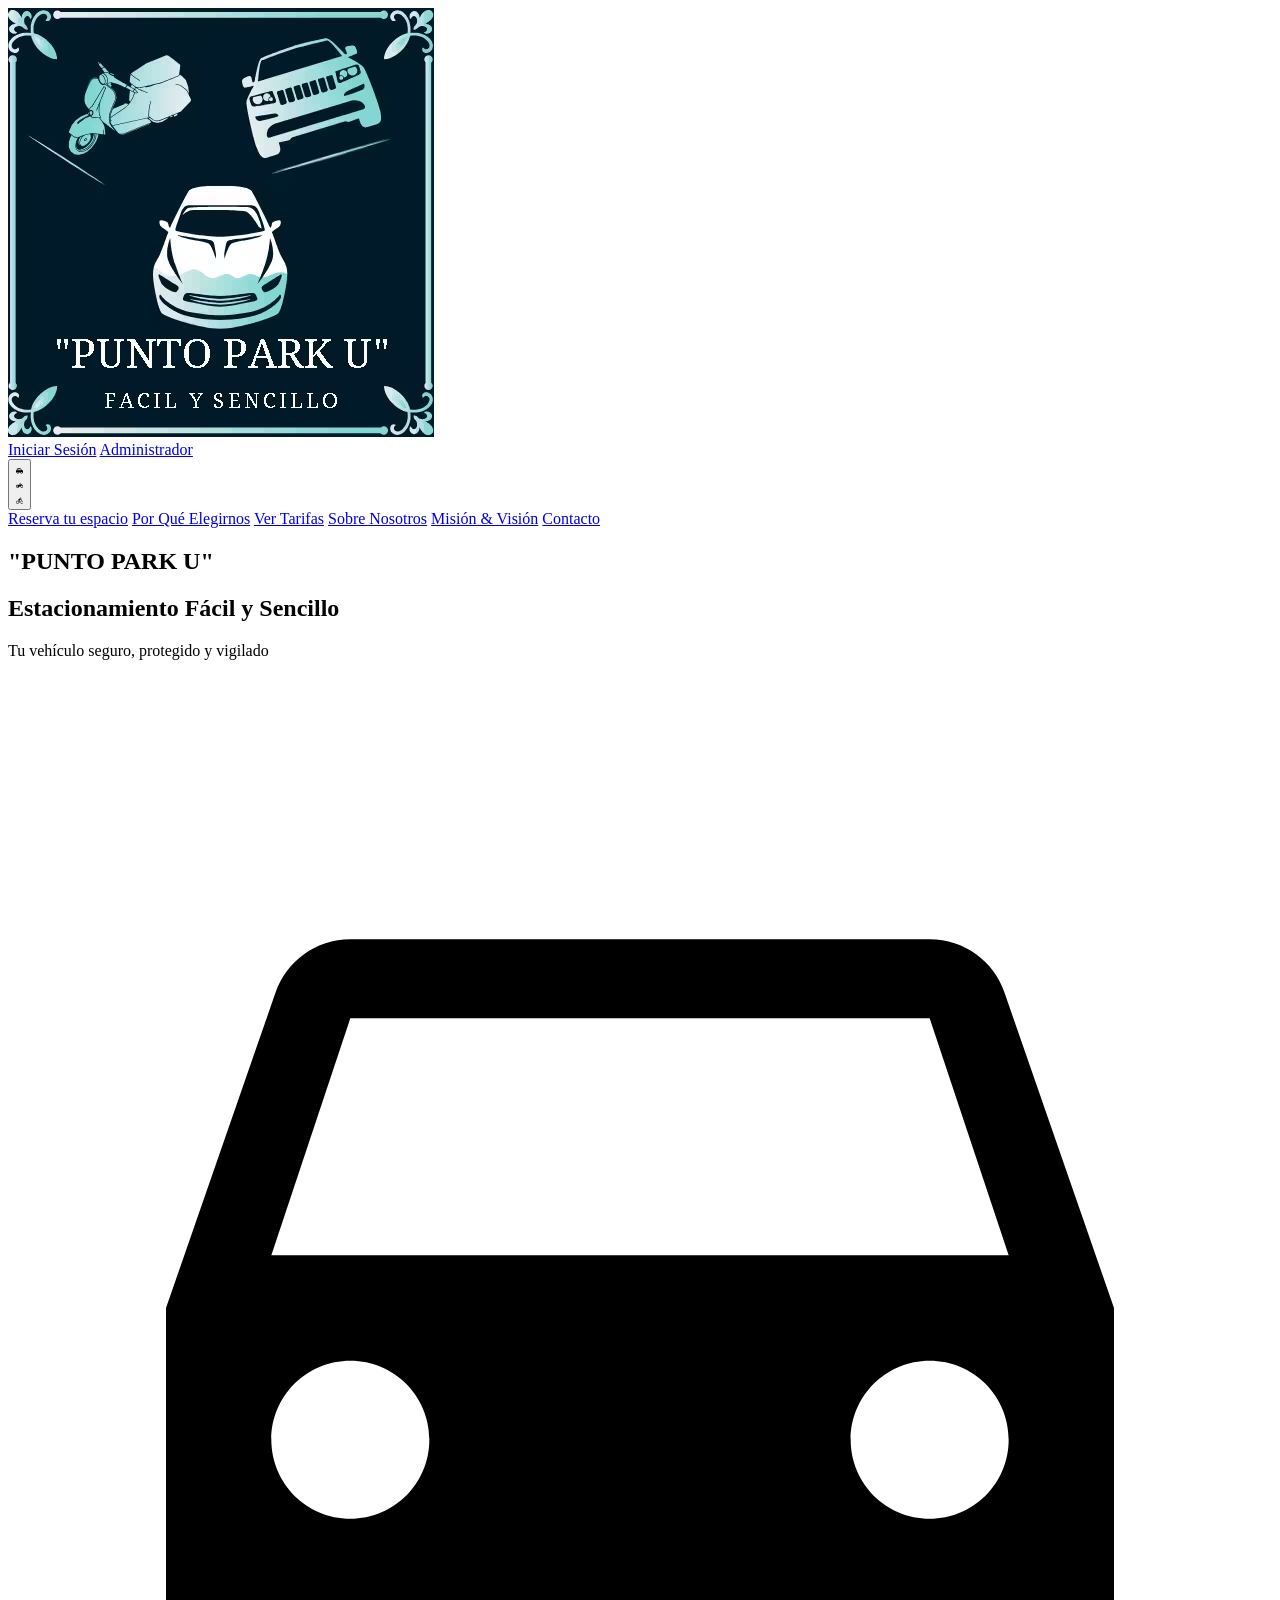
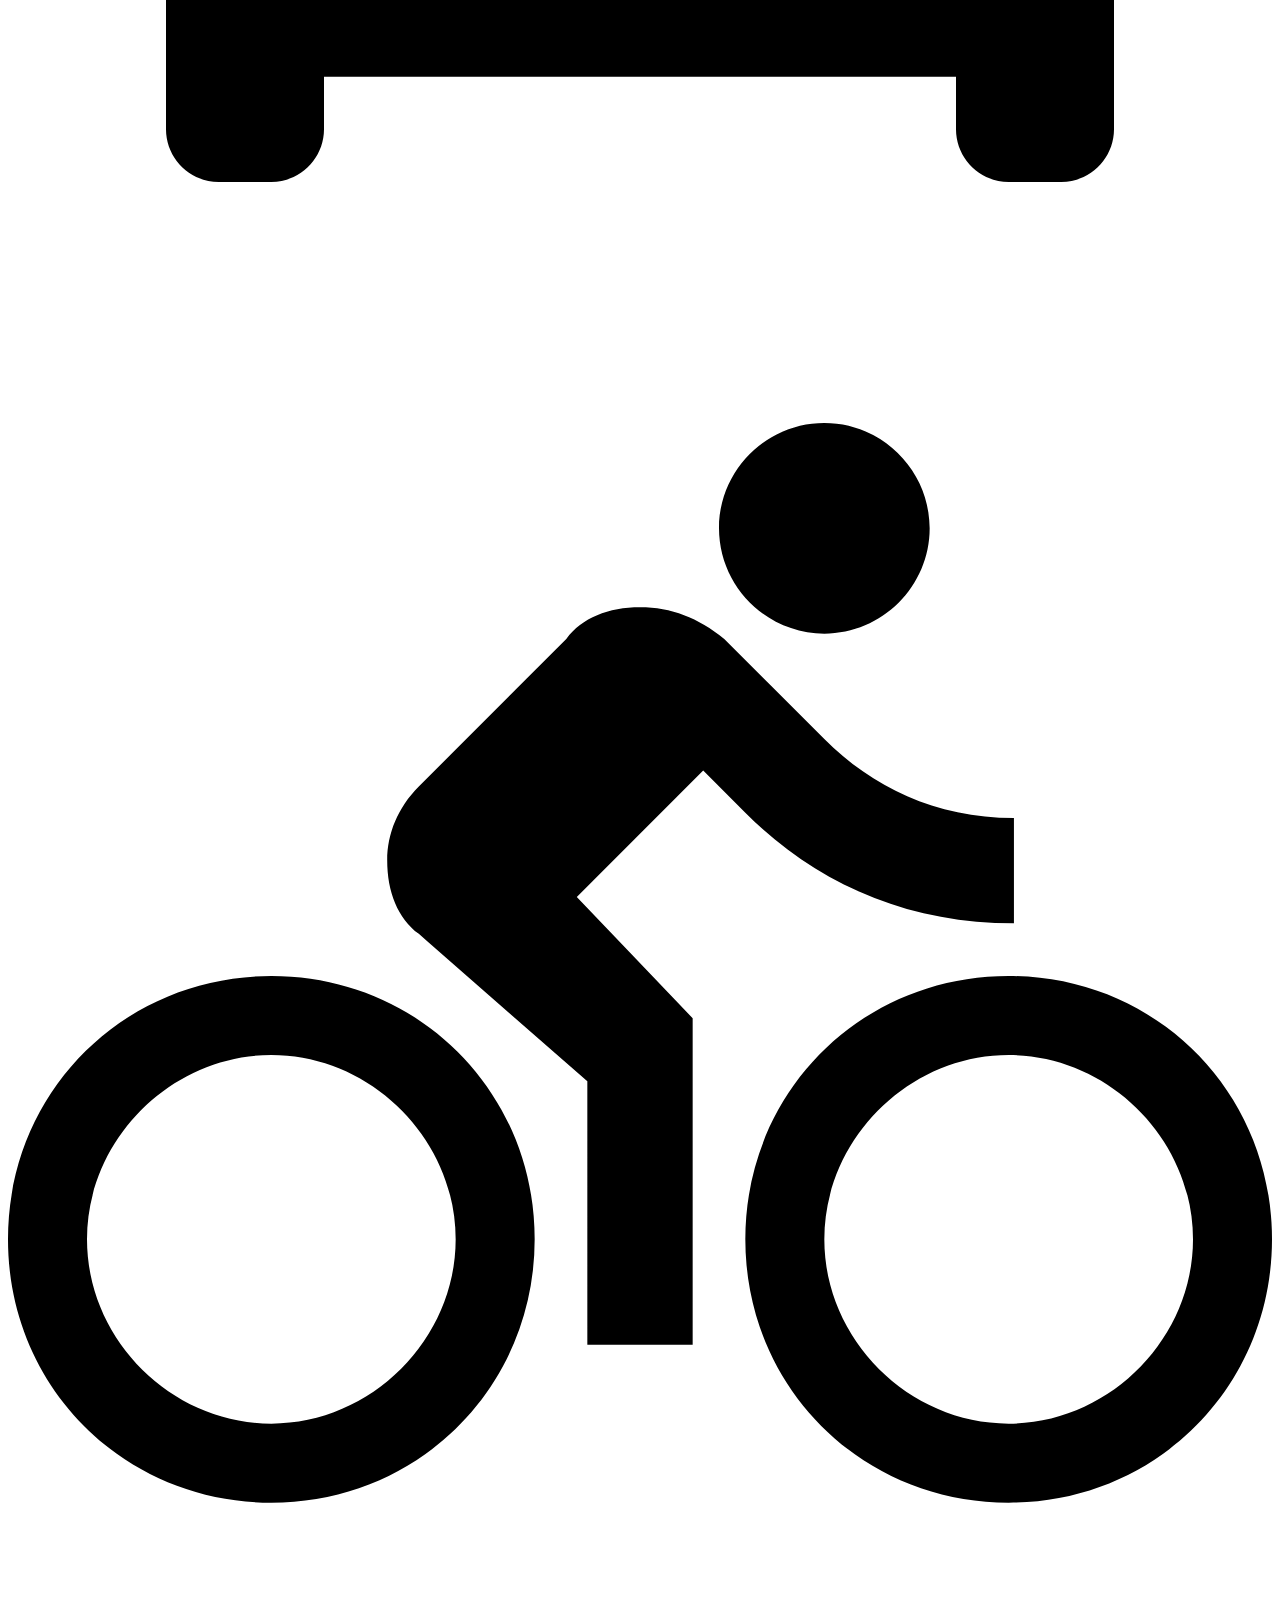
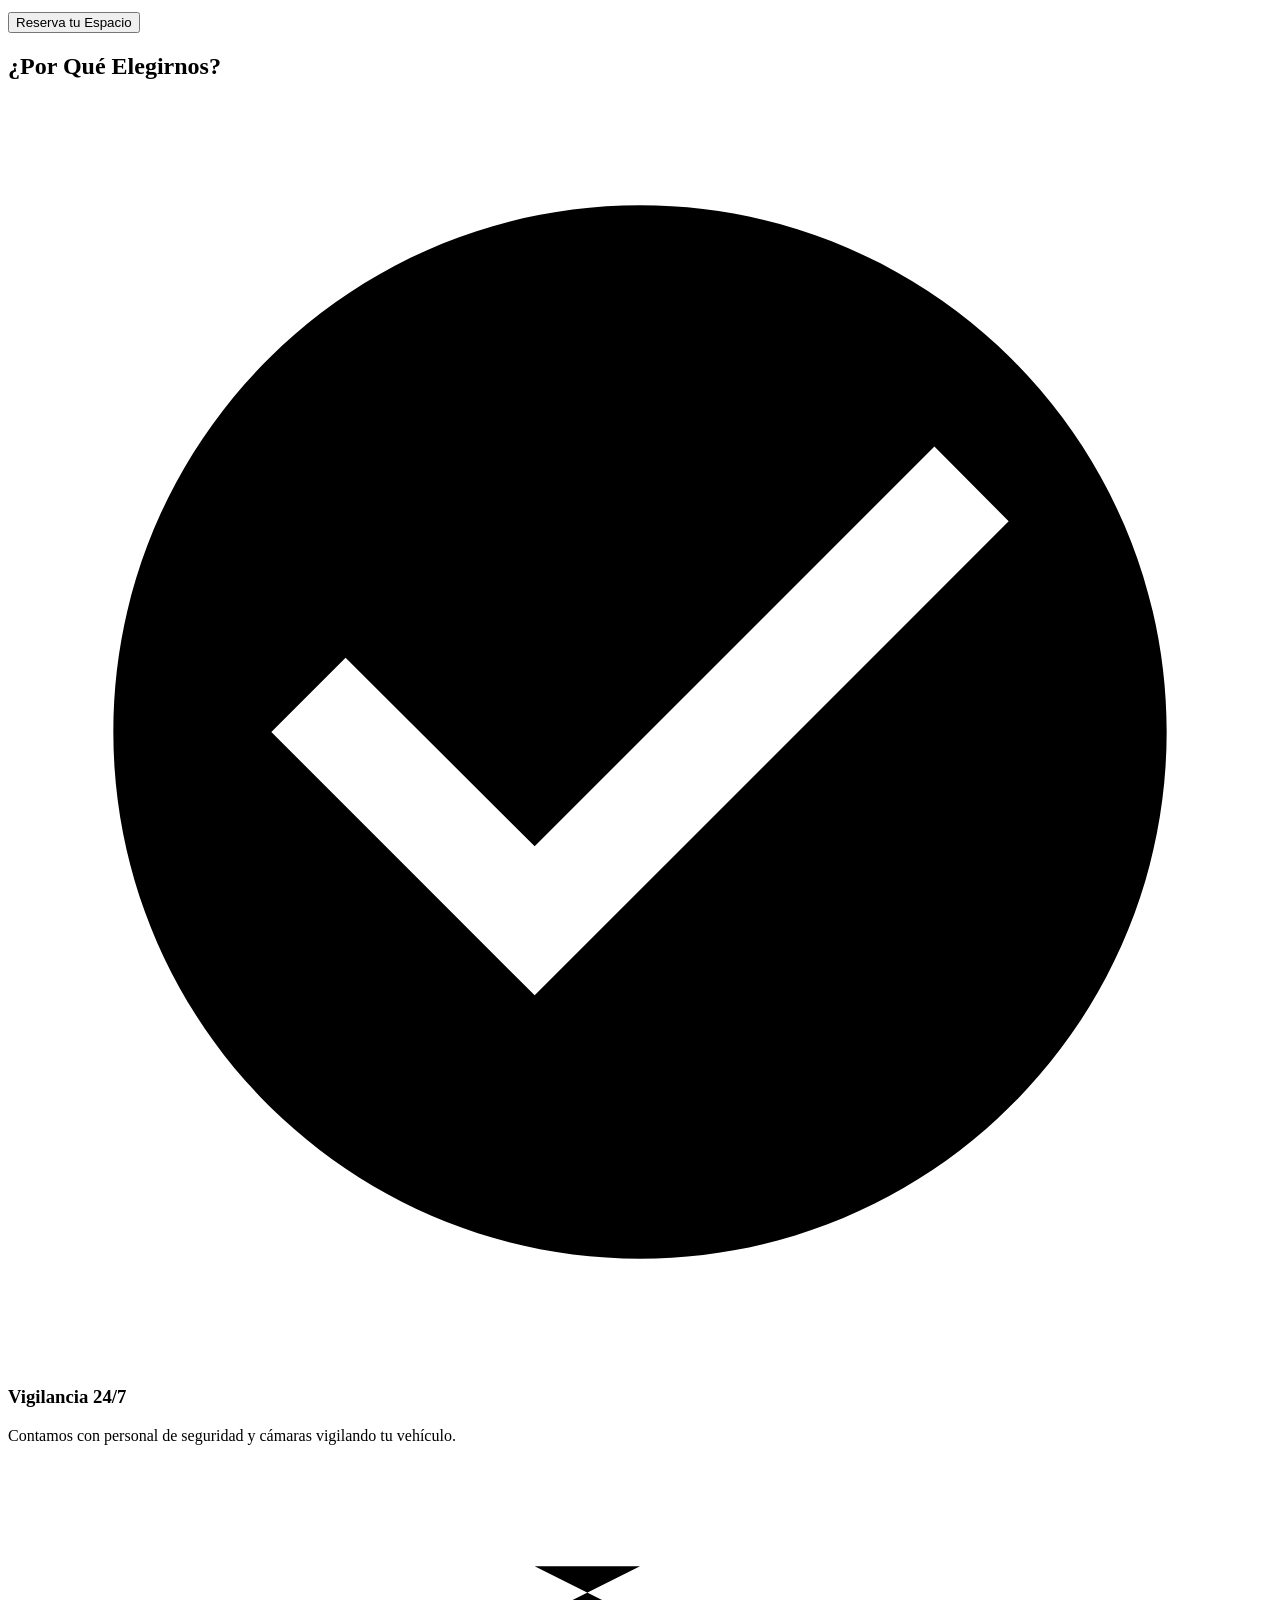
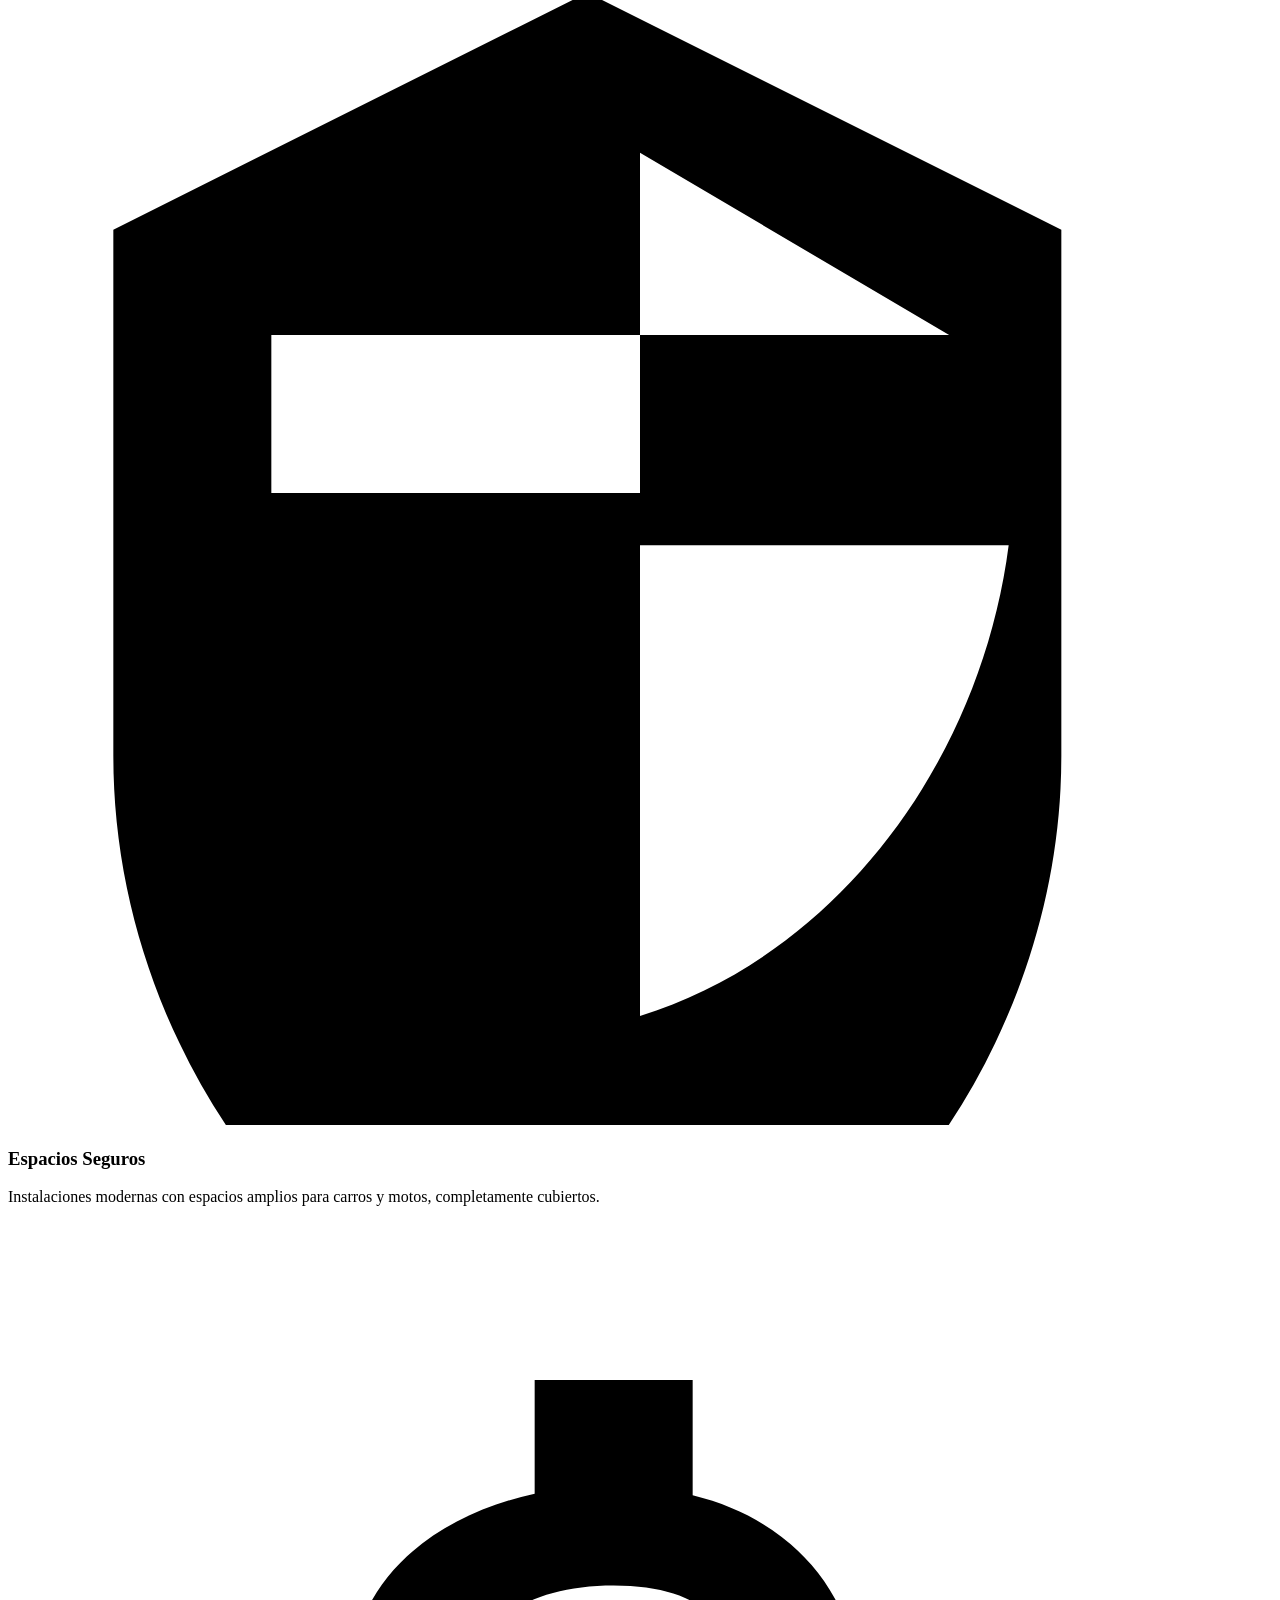
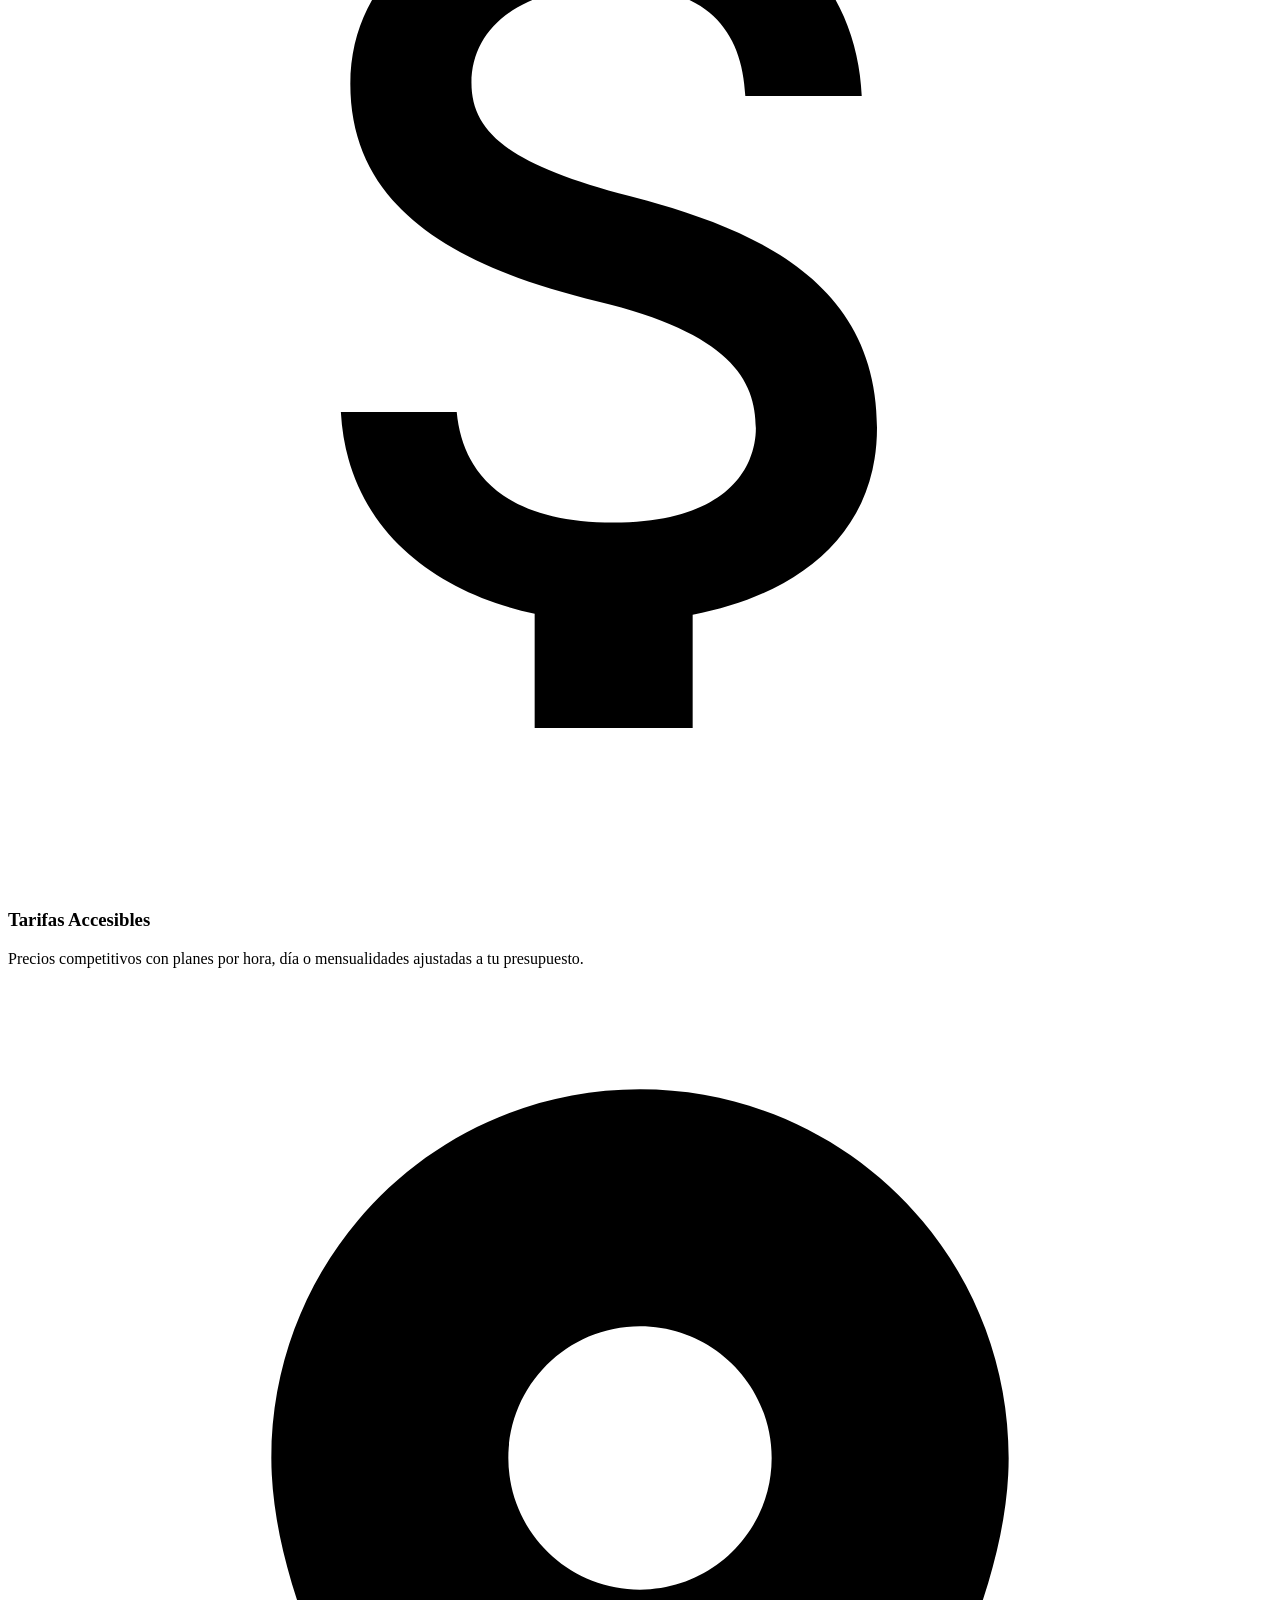
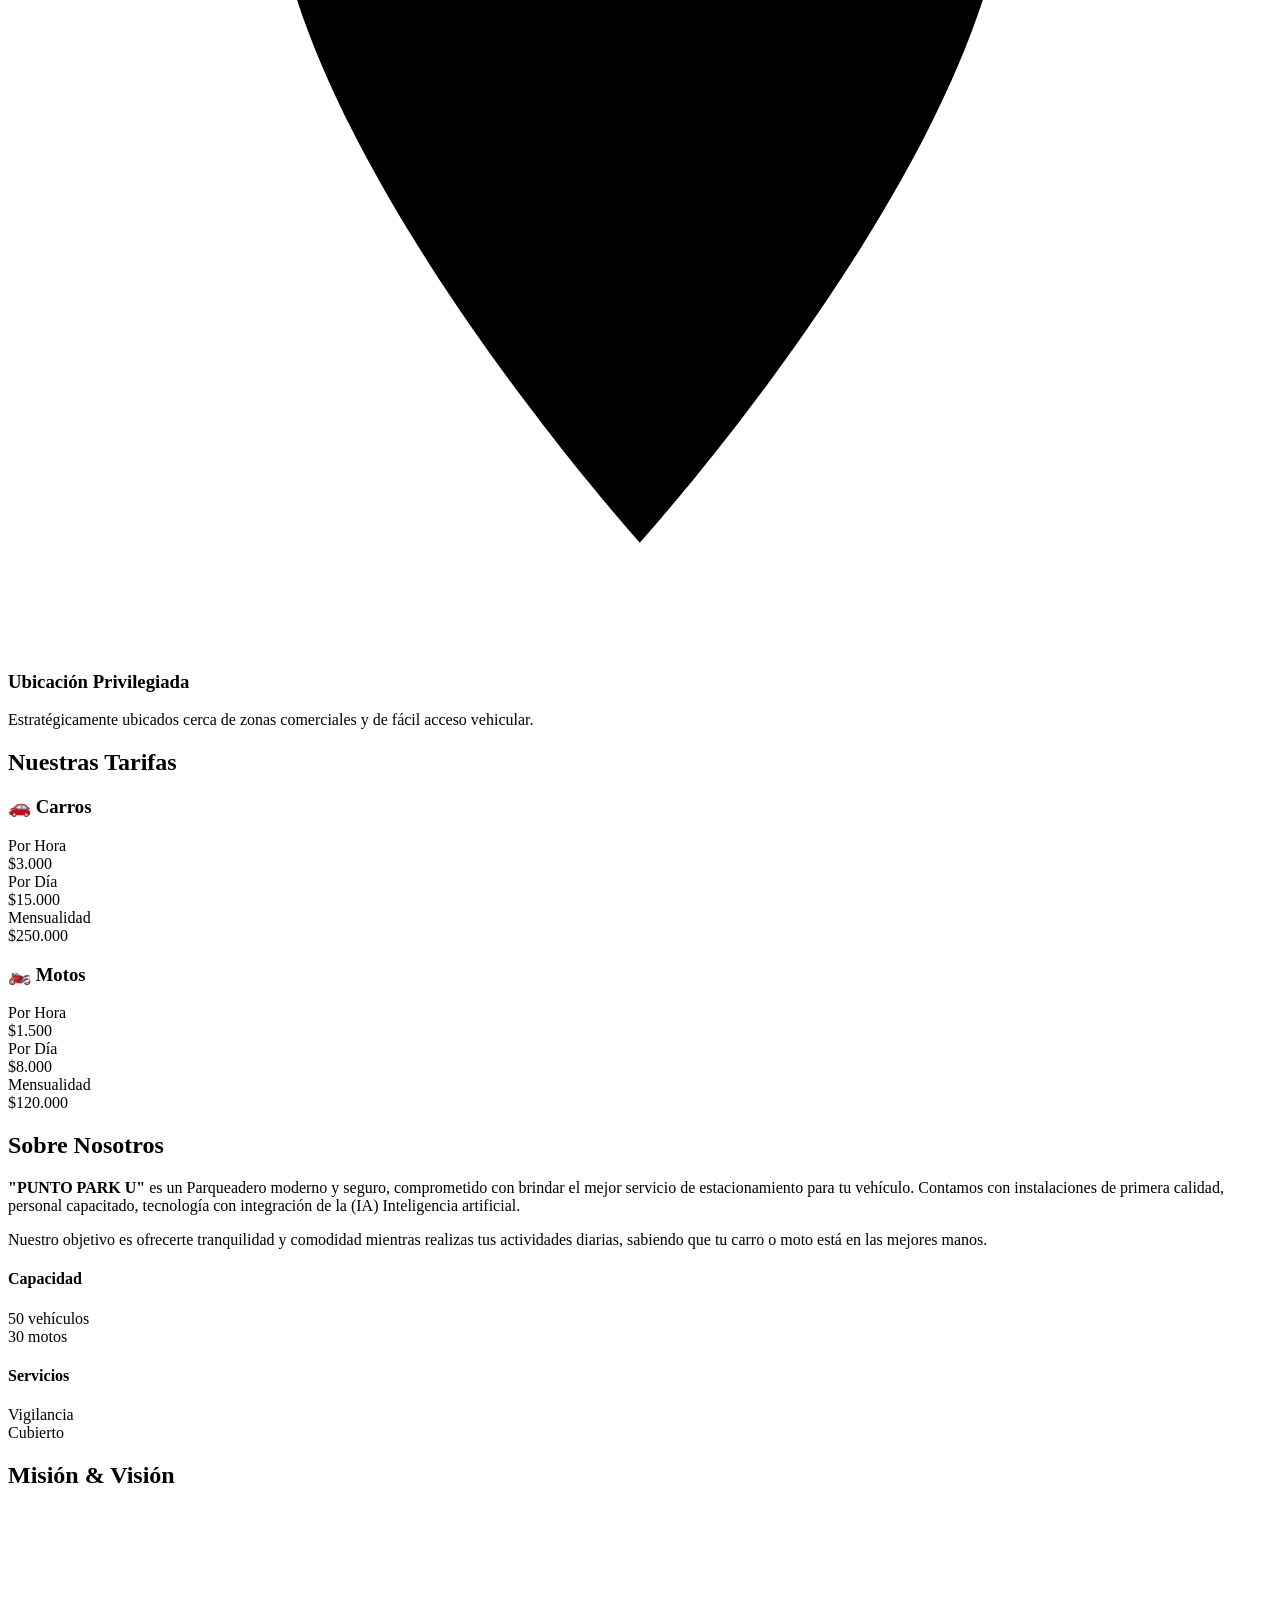
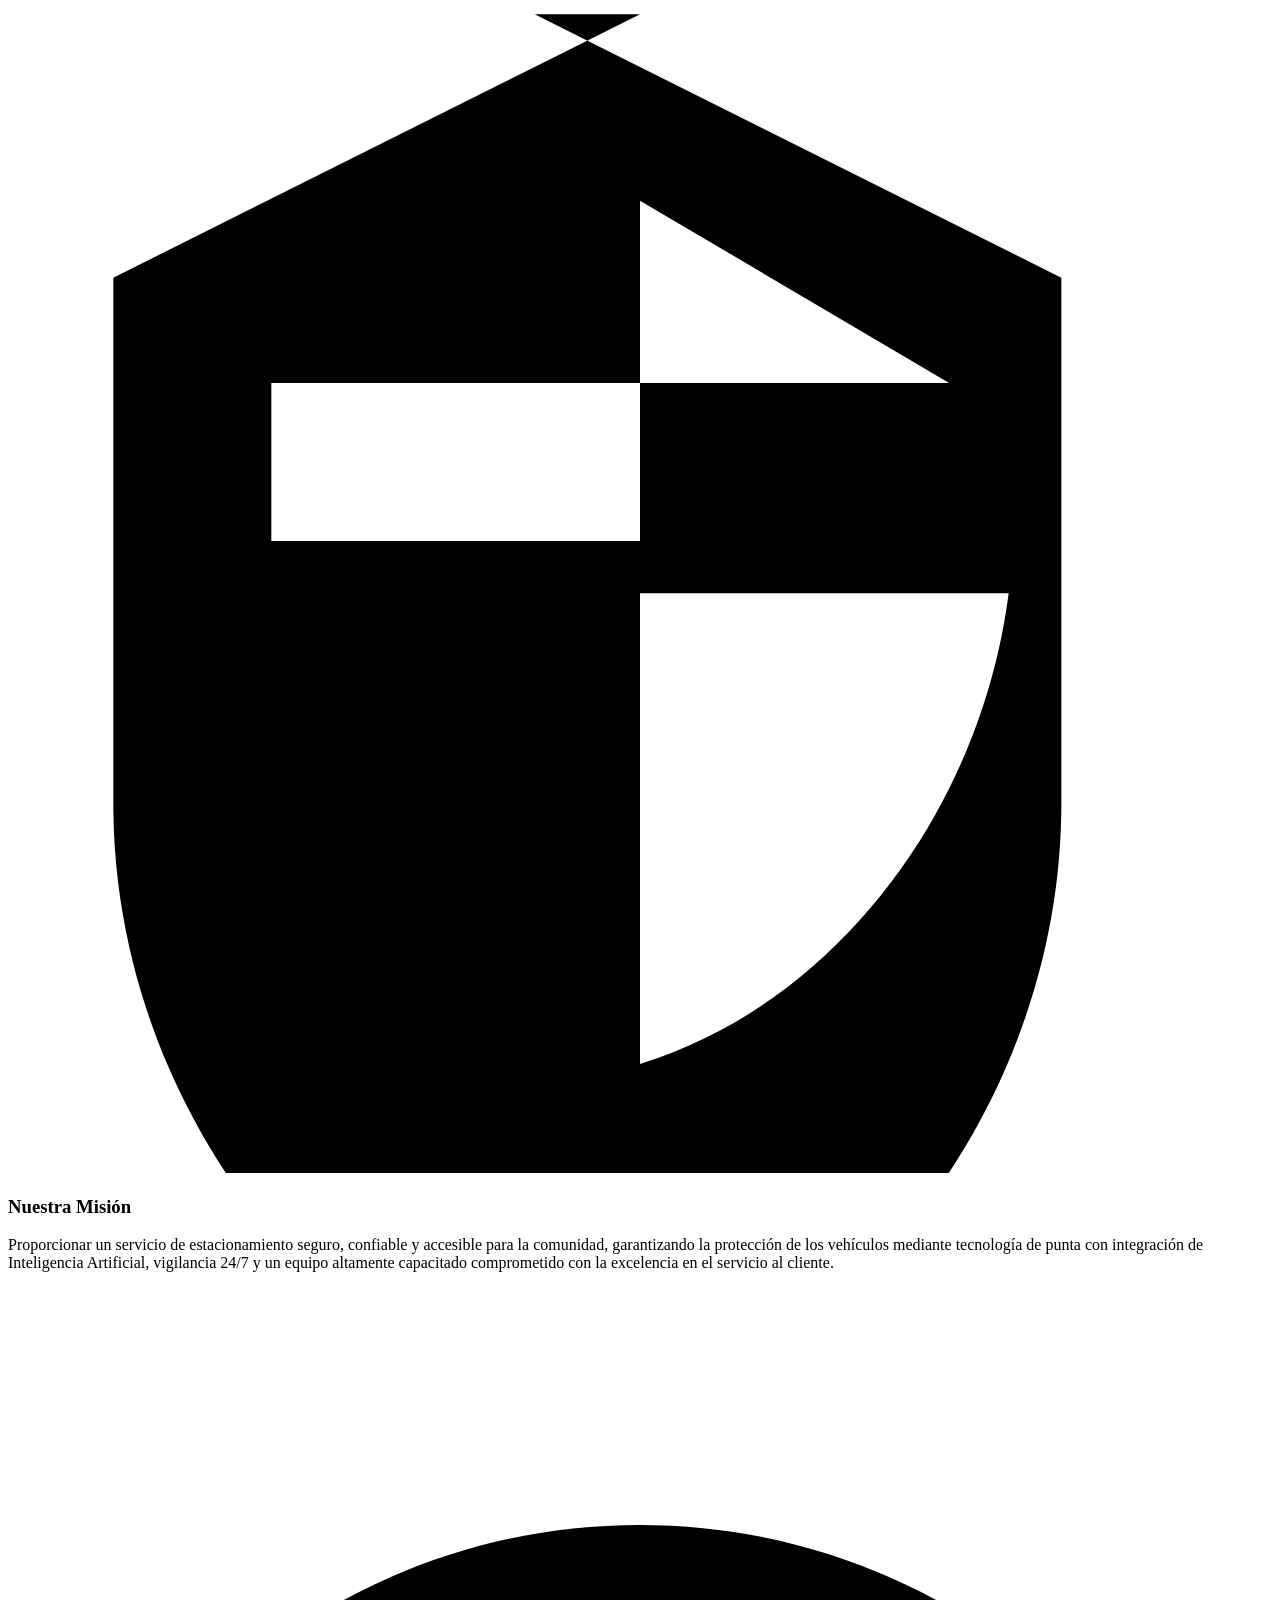
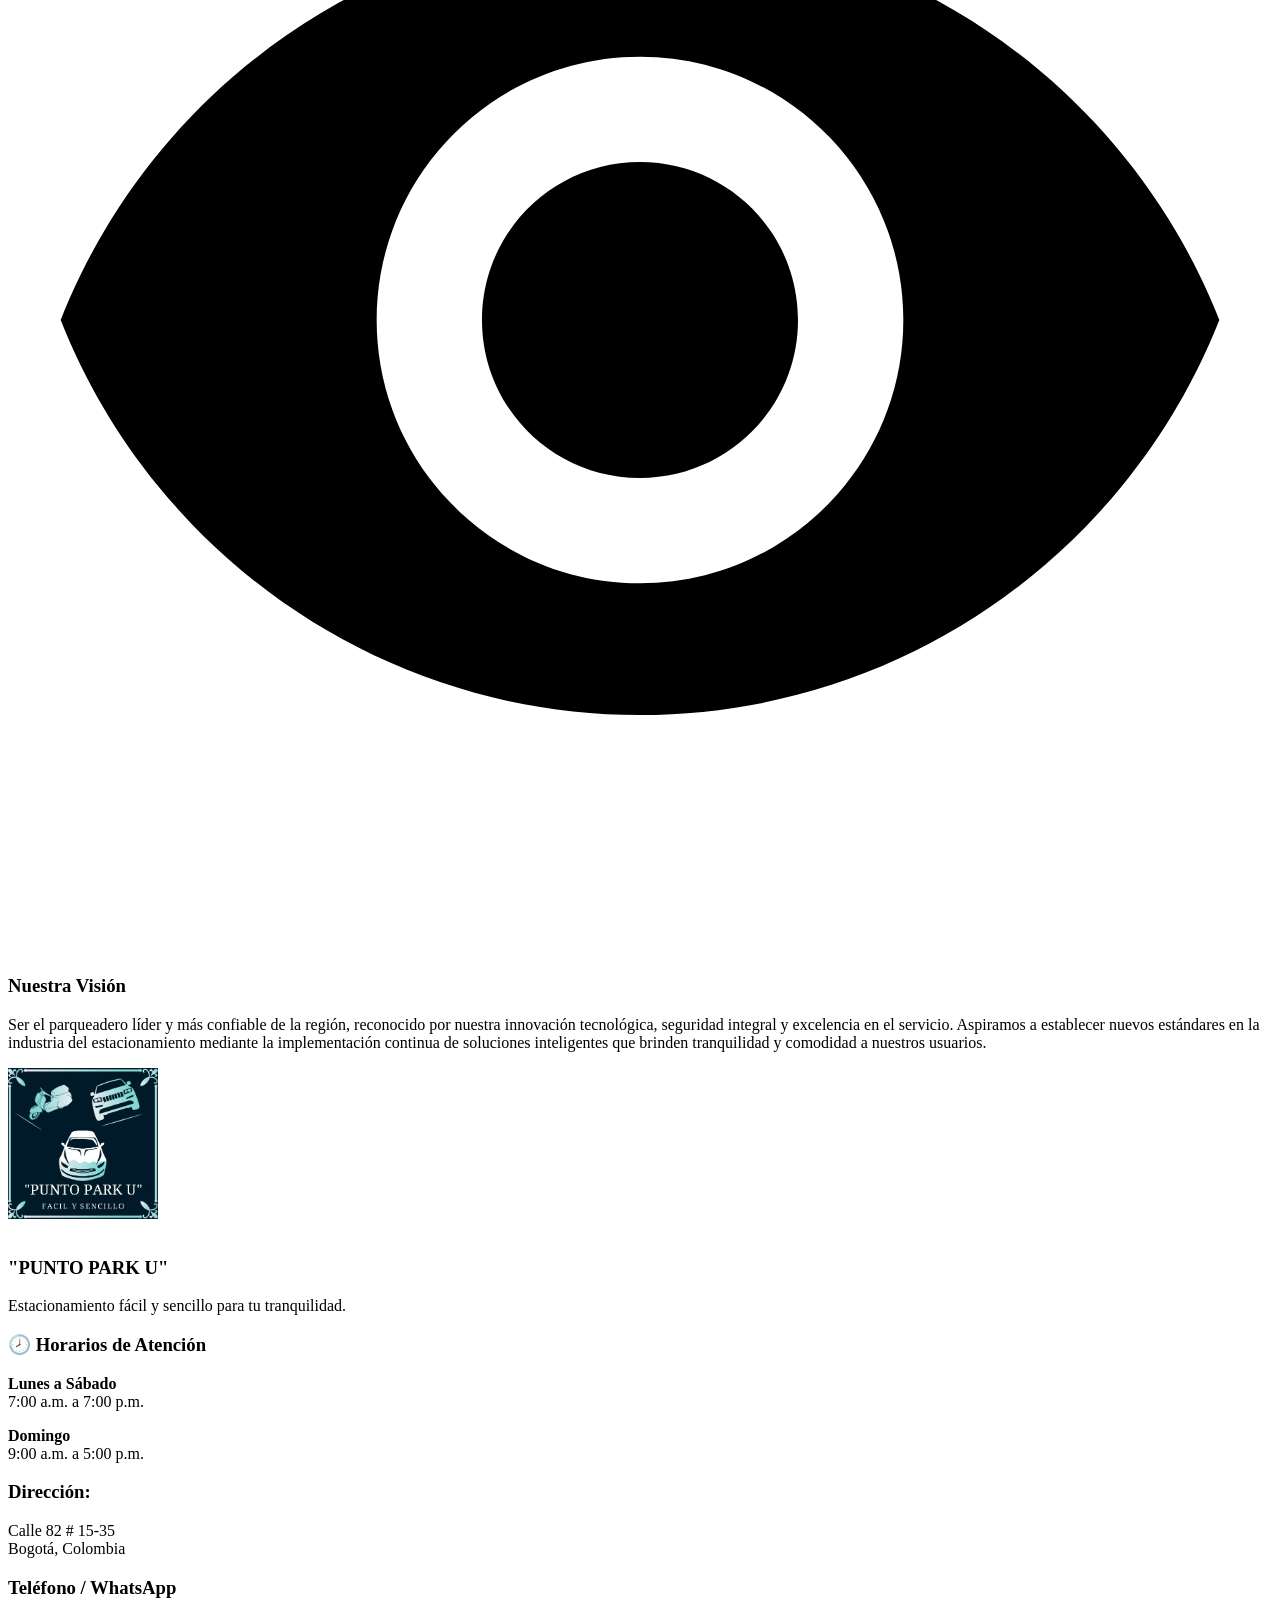
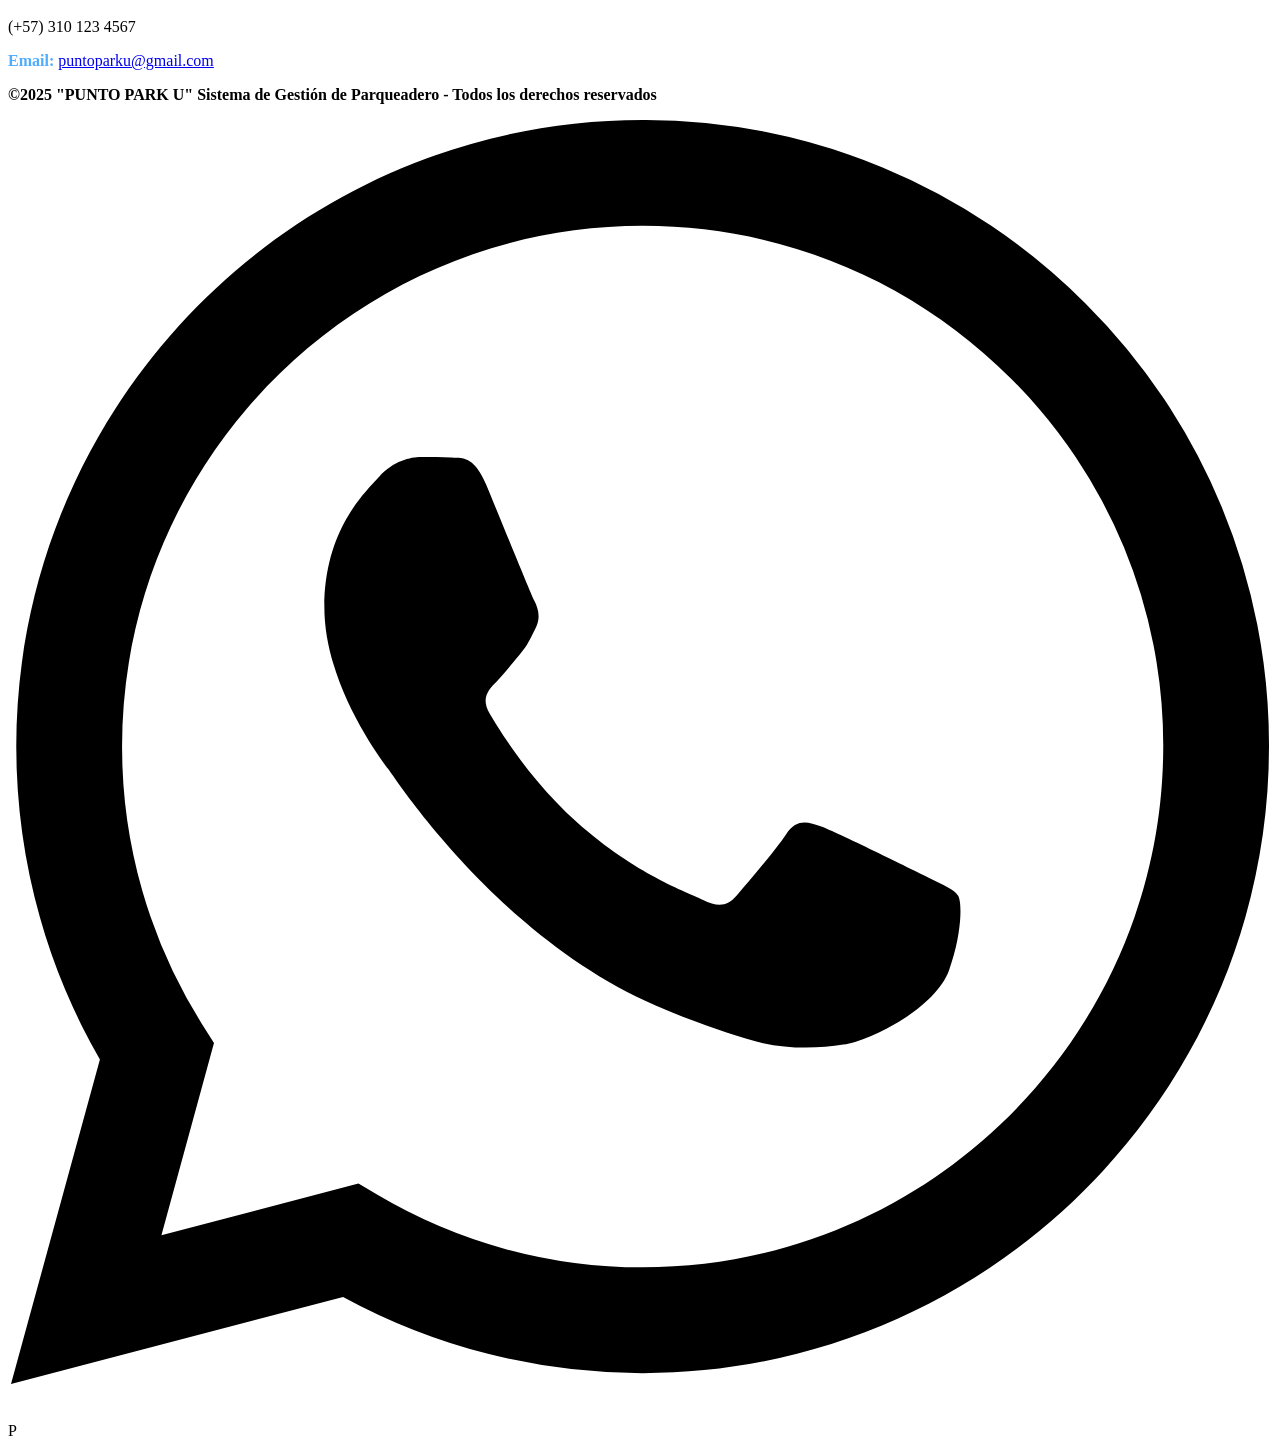
==== index.html @ 43e0ed11 "Commit inicial: Estructura del proyecto Punto Park U" ====
<!doctype html>
<html lang="es">
<head>
  <!--Meta Información General-->
  <meta charset="UTF-8" />
  <meta name="viewport" content="width=device-width, initial-scale=1.0" />

  <!--Titulo de pagina-->
  <title>"Punto Park U" - Parqueadero Fácil y Sencillo </title>

  <!--Descripción de la pagina-->
  <meta name="author" content="Alexander Medina & Miguel Palacio" />
  <meta name="description" content="Aplicativo Web creado para la visualización de Información
   de los usuarios de Punto Park U" />
  <meta name="keywords" content="">
      
  <!-- Meta para SEO -->
  <meta name="robots" content="follow, index" />
  <link rel="canonical" href="https://.vercel.app/" />

  <!-- Seguridad -->
  <meta http-equiv="X-Content-Type-Options" content="nosniff" />

  <!-- Favicon -->
  <link rel="apple-touch-icon" sizes="180x180" href="images/apple-touch-icon.png" />
  <link rel="icon" type="image/png" sizes="32x32" href="images/favicon-32x32.png" />
  <link rel="icon" type="image/png" sizes="16x16" href="images/favicon-16x16.png" />
  <link rel="shortcut icon" href="images/favicon.ico" />

  <!-- Open Graph -->
  <meta property="og:locale" content="es_CO" />
  <meta property="og:type" content="website" />
  <meta property="og:title" content="Punto Park U - Parqueadero Fácil y Sencillo" />
  <meta property="og:description"
   content="Aplicativo Web creado para la visualización de Información de los usuarios
    de Punto Park U"/>
  <meta property="og:image" content="" />
  <meta property="og:url" content="https://.vercel.app/" />

  <!-- Twitter Card -->
  <meta name="twitter:url" content="https://.vercel.app/" />
  <meta name="twitter:card" content="summary_large_image" />
  <meta name="twitter:title" content=" "Punto Park U" - Parqueadero Fácil y Sencillo" />
  <meta name="twitter:description"
    content="Aplicativo Web creado para la visualización de Información
   de los usuarios de Punto Park U" />
  <meta name="twitter:image" content="" />
 
  <!--Enlaces y estilos-->
  <link rel="stylesheet" href="styles.css" />
  <link rel="stylesheet" href="Responsive.css">
  <script src="Java.js" defer></script>
</head>

<body>
  <header>
    <div class="header-container">
      <div class="logo-header">
        <picture>
          <source srcset="Images/Logo.avif" type="image/avif" />
          <source srcset="Images/Logo.webp" type="image/webp" />
          <img src="Images/Logo.png" alt="Logo Punto Park U" onerror="this.style.display = 'none'" />
        </picture>
      </div>
      <nav class="nav-buttons">
        <a href="/Login/Login.html" class="btn-nav btn-login">Iniciar Sesión</a>
        <a href="/Administrador/Admi.html" class="btn-nav btn-register">Administrador</a>
      </nav>
    </div>
  </header>

  <nav class="main-nav">
    <button class="menu-toggle" id="menuToggle" aria-label="Abrir menú">
      <!-- CARRO -->
      <svg class="vehicle-animation vehicle-car" viewBox="0 0 640 512" xmlns="http://www.w3.org/2000/svg">
        <path
          d="M544 192h-16L419.21 56.02A63.99 63.99 0 0 0 369.24 32H155.33c-26.17 0-49.7 15.93-59.42 40.23L48 194.26C20.44 201.4 0 226.21 0 256v112c0 8.84 7.16 16 16 16h48c0 53.02 42.98 96 96 96s96-42.98 96-96h128c0 53.02 42.98 96 96 96s96-42.98 96-96h48c8.84 0 16-7.16 16-16v-80c0-53.02-42.98-96-96-96zM160 432c-26.47 0-48-21.53-48-48s21.53-48 48-48 48 21.53 48 48-21.53 48-48 48zm72-240H116.93l38.4-96H232v96zm48 0V96h89.24l76.8 96H280zm200 240c-26.47 0-48-21.53-48-48s21.53-48 48-48 48 21.53 48 48-21.53 48-48 48z" />
      </svg>
      <!-- MOTO -->
      <svg class="vehicle-animation vehicle-moto" viewBox="0 0 24 24" xmlns="http://www.w3.org/2000/svg">
        <path
          d="M19.44 9.03L15.41 5H11v2h3.59l2 2H5c-2.8 0-5 2.2-5 5s2.2 5 5 5c2.46 0 4.45-1.69 4.9-4h1.65l2.77-2.77c-.21.54-.32 1.14-.32 1.77 0 2.8 2.2 5 5 5s5-2.2 5-5c0-2.65-1.97-4.77-4.56-4.97zM7.82 15C7.4 16.15 6.28 17 5 17c-1.63 0-3-1.37-3-3s1.37-3 3-3c1.28 0 2.4.85 2.82 2H5v2h2.82zM19 17c-1.66 0-3-1.34-3-3s1.34-3 3-3 3 1.34 3 3-1.34 3-3 3z" />
      </svg>

      <!-- BICICLETA -->
      <svg class="vehicle-animation vehicle-bike" viewBox="0 0 24 24" xmlns="http://www.w3.org/2000/svg">
        <path
          d="M15.5 5.5c1.1 0 2-.9 2-2s-.9-2-2-2-2 .9-2 2 .9 2 2 2zM5 12c-2.8 0-5 2.2-5 5s2.2 5 5 5 5-2.2 5-5-2.2-5-5-5zm0 8.5c-1.9 0-3.5-1.6-3.5-3.5s1.6-3.5 3.5-3.5 3.5 1.6 3.5 3.5-1.6 3.5-3.5 3.5zm5.8-10l2.4-2.4.8.8c1.3 1.3 3 2.1 5.1 2.1V9c-1.5 0-2.7-.6-3.6-1.5l-1.9-1.9c-.5-.4-1-.6-1.6-.6s-1.1.2-1.4.6L7.8 8.4c-.4.4-.6.9-.6 1.4 0 .6.2 1.1.6 1.4L11 14v5h2v-6.2l-2.2-2.3zM19 12c-2.8 0-5 2.2-5 5s2.2 5 5 5 5-2.2 5-5-2.2-5-5-5zm0 8.5c-1.9 0-3.5-1.6-3.5-3.5s1.6-3.5 3.5-3.5 3.5 1.6 3.5 3.5-1.6 3.5-3.5 3.5z" />
      </svg>
    </button>
    <div class="nav-container" id="navContainer">
      <a href="#hero" class="nav-link">Reserva tu espacio</a>
      <a href="#features" class="nav-link">Por Qué Elegirnos</a>
      <a href="#pricing" class="nav-link">Ver Tarifas</a>
      <a href="#about" class="nav-link">Sobre Nosotros</a>
      <a href="#mission-vision" class="nav-link">Misión & Visión</a>
      <a href="#contact" class="nav-link">Contacto</a>
    </div>
  </nav>

  <section class="hero" id="hero">
    <div class="hero-content">
      <h1>"PUNTO PARK U"</h1>
      <h2>Estacionamiento Fácil y Sencillo</h2>
      <p>Tu vehículo seguro, protegido y vigilado</p>

      <div class="hero-icons">
        <div class="vehicle-icon">
          <svg viewBox="0 0 24 24" xmlns="http://www.w3.org/2000/svg">
            <path
              d="M18.92 6.01C18.72 5.42 18.16 5 17.5 5h-11c-.66 0-1.21.42-1.42 1.01L3 12v8c0 .55.45 1 1 1h1c.55 0 1-.45 1-1v-1h12v1c0 .55.45 1 1 1h1c.55 0 1-.45 1-1v-8l-2.08-5.99zM6.5 16c-.83 0-1.5-.67-1.5-1.5S5.67 13 6.5 13s1.5.67 1.5 1.5S7.33 16 6.5 16zm11 0c-.83 0-1.5-.67-1.5-1.5s.67-1.5 1.5-1.5 1.5.67 1.5 1.5-.67 1.5-1.5 1.5zM5 11l1.5-4.5h11L19 11H5z" />
          </svg>
        </div>
        <div class="vehicle-icon">
          <svg viewBox="0 0 24 24" xmlns="http://www.w3.org/2000/svg">
            <path
              d="M15.5 5.5c1.1 0 2-.9 2-2s-.9-2-2-2-2 .9-2 2 .9 2 2 2zM5 12c-2.8 0-5 2.2-5 5s2.2 5 5 5 5-2.2 5-5-2.2-5-5-5zm0 8.5c-1.9 0-3.5-1.6-3.5-3.5s1.6-3.5 3.5-3.5 3.5 1.6 3.5 3.5-1.6 3.5-3.5 3.5zm5.8-10l2.4-2.4.8.8c1.3 1.3 3 2.1 5.1 2.1V9c-1.5 0-2.7-.6-3.6-1.5l-1.9-1.9c-.5-.4-1-.6-1.6-.6s-1.1.2-1.4.6L7.8 8.4c-.4.4-.6.9-.6 1.4 0 .6.2 1.1.6 1.4L11 14v5h2v-6.2l-2.2-2.3zM19 12c-2.8 0-5 2.2-5 5s2.2 5 5 5 5-2.2 5-5-2.2-5-5-5zm0 8.5c-1.9 0-3.5-1.6-3.5-3.5s1.6-3.5 3.5-3.5 3.5 1.6 3.5 3.5-1.6 3.5-3.5 3.5z" />
          </svg>
        </div>
      </div>
      <button class="btn-cta" onclick="window.location.href = 'registro.html'">
        Reserva tu Espacio
      </button>
    </div>
  </section>

  <section class="features" id="features">
    <div class="container">
      <h2 class="section-title">¿Por Qué Elegirnos?</h2>
      <div class="features-grid">
        <div class="feature-card">
          <div class="feature-icon">
            <svg viewBox="0 0 24 24" xmlns="http://www.w3.org/2000/svg">
              <path
                d="M12 2C6.48 2 2 6.48 2 12s4.48 10 10 10 10-4.48 10-10S17.52 2 12 2zm-2 15l-5-5 1.41-1.41L10 14.17l7.59-7.59L19 8l-9 9z" />
            </svg>
          </div>
          <h3>Vigilancia 24/7</h3>
          <p>
            Contamos con personal de seguridad y cámaras vigilando tu
            vehículo.
          </p>
        </div>

        <div class="feature-card">
          <div class="feature-icon">
            <svg viewBox="0 0 24 24" xmlns="http://www.w3.org/2000/svg">
              <path
                d="M12 2L2 7v10c0 5.55 3.84 10.74 9 12 5.16-1.26 9-6.45 9-12V7l-10-5zm0 10.99h7c-.53 4.12-3.28 7.79-7 8.94V12H5V9h7V5.54L17.87 9H12v3.99z" />
            </svg>
          </div>
          <h3>Espacios Seguros</h3>
          <p>
            Instalaciones modernas con espacios amplios para carros y motos,
            completamente cubiertos.
          </p>
        </div>

        <div class="feature-card">
          <div class="feature-icon">
            <svg viewBox="0 0 24 24" xmlns="http://www.w3.org/2000/svg">
              <path
                d="M11.8 10.9c-2.27-.59-3-1.2-3-2.15 0-1.09 1.01-1.85 2.7-1.85 1.78 0 2.44.85 2.5 2.1h2.21c-.07-1.72-1.12-3.3-3.21-3.81V3h-3v2.16c-1.94.42-3.5 1.68-3.5 3.61 0 2.31 1.91 3.46 4.7 4.13 2.5.6 3 1.48 3 2.41 0 .69-.49 1.79-2.7 1.79-2.06 0-2.87-.92-2.98-2.1h-2.2c.12 2.19 1.76 3.42 3.68 3.83V21h3v-2.15c1.95-.37 3.5-1.5 3.5-3.55 0-2.84-2.43-3.81-4.7-4.4z" />
            </svg>
          </div>
          <h3>Tarifas Accesibles</h3>
          <p>
            Precios competitivos con planes por hora, día o mensualidades
            ajustadas a tu presupuesto.
          </p>
        </div>

        <div class="feature-card">
          <div class="feature-icon">
            <svg viewBox="0 0 24 24" xmlns="http://www.w3.org/2000/svg">
              <path
                d="M12 2C8.13 2 5 5.13 5 9c0 5.25 7 13 7 13s7-7.75 7-13c0-3.87-3.13-7-7-7zm0 9.5c-1.38 0-2.5-1.12-2.5-2.5s1.12-2.5 2.5-2.5 2.5 1.12 2.5 2.5-1.12 2.5-2.5 2.5z" />
            </svg>
          </div>
          <h3>Ubicación Privilegiada</h3>
          <p>
            Estratégicamente ubicados cerca de zonas comerciales y de fácil
            acceso vehicular.
          </p>
        </div>
      </div>
    </div>
  </section>

  <section class="pricing" id="pricing">
    <div class="container">
      <h2 class="section-title">Nuestras Tarifas</h2>
      <div class="pricing-grid">
        <div class="pricing-card">
          <h3>🚗 Carros</h3>
          <div class="price-item">
            <div class="price-label">Por Hora</div>
            <div class="price-value">$3.000</div>
          </div>
          <div class="price-item">
            <div class="price-label">Por Día</div>
            <div class="price-value">$15.000</div>
          </div>
          <div class="price-item">
            <div class="price-label">Mensualidad</div>
            <div class="price-value">$250.000</div>
          </div>
        </div>

        <div class="pricing-card">
          <h3>🏍️ Motos</h3>
          <div class="price-item">
            <div class="price-label">Por Hora</div>
            <div class="price-value">$1.500</div>
          </div>
          <div class="price-item">
            <div class="price-label">Por Día</div>
            <div class="price-value">$8.000</div>
          </div>
          <div class="price-item">
            <div class="price-label">Mensualidad</div>
            <div class="price-value">$120.000</div>
          </div>
        </div>
      </div>
    </div>
  </section>

  <section class="about" id="about">
    <div class="container">
      <h2 class="section-title">Sobre Nosotros</h2>
      <div class="about-content">
        <p>
          <strong>"PUNTO PARK U"</strong> es un Parqueadero moderno y seguro,
          comprometido con brindar el mejor servicio de estacionamiento para
          tu vehículo. Contamos con instalaciones de primera calidad, personal
          capacitado, tecnología con integración de la (IA) Inteligencia
          artificial.
        </p>
        <p>
          Nuestro objetivo es ofrecerte tranquilidad y comodidad mientras
          realizas tus actividades diarias, sabiendo que tu carro o moto está
          en las mejores manos.
        </p>

        <div class="info-boxes">
          <div class="info-box">
            <h4>Capacidad</h4>
            <p>50 vehículos<br />30 motos</p>
          </div>

          <div class="info-box">
            <h4>Servicios</h4>
            <p>Vigilancia<br />Cubierto</p>
          </div>
        </div>
      </div>
    </div>
  </section>

  <section class="mission-vision" id="mission-vision">
    <div class="container">
      <h2 class="section-title">Misión & Visión</h2>
      <div class="mission-vision-grid">
        <div class="mission-card">
          <div class="mv-icon">
            <svg viewBox="0 0 24 24" xmlns="http://www.w3.org/2000/svg">
              <path
                d="M12 2L2 7v10c0 5.55 3.84 10.74 9 12 5.16-1.26 9-6.45 9-12V7l-10-5zm0 10.99h7c-.53 4.12-3.28 7.79-7 8.94V12H5V9h7V5.54L17.87 9H12v3.99z" />
            </svg>
          </div>
          <h3>Nuestra Misión</h3>
          <p>
            Proporcionar un servicio de estacionamiento seguro, confiable y
            accesible para la comunidad, garantizando la protección de los
            vehículos mediante tecnología de punta con integración de
            Inteligencia Artificial, vigilancia 24/7 y un equipo altamente
            capacitado comprometido con la excelencia en el servicio al
            cliente.
          </p>
        </div>

        <div class="vision-card">
          <div class="mv-icon">
            <svg viewBox="0 0 24 24" xmlns="http://www.w3.org/2000/svg">
              <path
                d="M12 4.5C7 4.5 2.73 7.61 1 12c1.73 4.39 6 7.5 11 7.5s9.27-3.11 11-7.5c-1.73-4.39-6-7.5-11-7.5zM12 17c-2.76 0-5-2.24-5-5s2.24-5 5-5 5 2.24 5 5-2.24 5-5 5zm0-8c-1.66 0-3 1.34-3 3s1.34 3 3 3 3-1.34 3-3-1.34-3-3-3z" />
            </svg>
          </div>
          <h3>Nuestra Visión</h3>
          <p>
            Ser el parqueadero líder y más confiable de la región, reconocido
            por nuestra innovación tecnológica, seguridad integral y
            excelencia en el servicio. Aspiramos a establecer nuevos
            estándares en la industria del estacionamiento mediante la
            implementación continua de soluciones inteligentes que brinden
            tranquilidad y comodidad a nuestros usuarios.
          </p>
        </div>
      </div>
    </div>
  </section>

  <footer id="contact">
    <div class="footer-content">
      <div class="footer-section">
        <picture>
          <source srcset="Images/Logo.avif" type="image/avif" />
          <source srcset="Images/Logo.webp" type="image/webp" />
          <img src="Images/Logo.png" alt="Logo Punto Park U" style="width: 150px; margin-bottom: 15px" loading="lazy"
            decoding="async" onerror="this.style.display = 'none'" />
        </picture>
        <h3>"PUNTO PARK U"</h3>
        <p>Estacionamiento fácil y sencillo para tu tranquilidad.</p>
      </div>

      <div class="footer-section">
        <h3>🕗 Horarios de Atención</h3>
        <p><strong>Lunes a Sábado</strong><br />7:00 a.m. a 7:00 p.m.</p>
        <p style="margin-top: 15px">
          <strong>Domingo</strong><br />9:00 a.m. a 5:00 p.m.
        </p>
      </div>

      <div class="footer-section">
        <div class="footer-contact-item">
          <div>
            <h3>Dirección:</h3>
            <p>Calle 82 # 15-35<br />Bogotá, Colombia</p>
          </div>
        </div>

        <div class="footer-contact-item">
          <div>
            <h3>Teléfono / WhatsApp</h3>
            <p>(+57) 310 123 4567</p>
          </div>
        </div>

        <div class="footer-contact-item">
          <div>
            <strong style="color: #4facfe"> Email:</strong>
            <a href="puntoparku@gmail.com">puntoparku@gmail.com</a>
          </div>
        </div>
      </div>
    </div>

    <div class="copyright">
      <p>
        <strong>©2025 "PUNTO PARK U" Sistema de Gestión de Parqueadero - Todos los
          derechos reservados</strong>
      </p>
    </div>
  </footer>

  <a href="https://wa.me/573101234567?text=Hola,%20necesito%20información%20sobre%20el%20parqueadero"
    class="whatsapp-float" target="_blank" title="Contáctenos por WhatsApp">
    <svg viewBox="0 0 24 24" xmlns="http://www.w3.org/2000/svg">
      <path
        d="M17.472 14.382c-.297-.149-1.758-.867-2.03-.967-.273-.099-.471-.148-.67.15-.197.297-.767.966-.94 1.164-.173.199-.347.223-.644.075-.297-.15-1.255-.463-2.39-1.475-.883-.788-1.48-1.761-1.653-2.059-.173-.297-.018-.458.13-.606.134-.133.298-.347.446-.52.149-.174.198-.298.298-.497.099-.198.05-.371-.025-.52-.075-.149-.669-1.612-.916-2.207-.242-.579-.487-.5-.669-.51-.173-.008-.371-.01-.57-.01-.198 0-.52.074-.792.372-.272.297-1.04 1.016-1.04 2.479 0 1.462 1.065 2.875 1.213 3.074.149.198 2.096 3.2 5.077 4.487.709.306 1.262.489 1.694.625.712.227 1.36.195 1.871.118.571-.085 1.758-.719 2.006-1.413.248-.694.248-1.289.173-1.413-.074-.124-.272-.198-.57-.347m-5.421 7.403h-.004a9.87 9.87 0 01-5.031-1.378l-.361-.214-3.741.982.998-3.648-.235-.374a9.86 9.86 0 01-1.51-5.26c.001-5.45 4.436-9.884 9.888-9.884 2.64 0 5.122 1.03 6.988 2.898a9.825 9.825 0 012.893 6.994c-.003 5.45-4.437 9.884-9.885 9.884m8.413-18.297A11.815 11.815 0 0012.05 0C5.495 0 .16 5.335.157 11.892c0 2.096.547 4.142 1.588 5.945L.057 24l6.305-1.654a11.882 11.882 0 005.683 1.448h.005c6.554 0 11.89-5.335 11.893-11.893a11.821 11.821 0 00-3.48-8.413Z" />
    </svg>
  </a>

  <div class="scroll-top" id="scrollTop" title="Volver arriba">
    <div class="parking-arrow-icon">
      <svg class="arrow-up" xmlns="http://www.w3.org/2000/svg" viewBox="0 0 24 24" width="30px" height="30px">
        <path d="M7.41 15.41L12 10.83l4.59 4.58L18 14l-6-6-6 6 1.41 1.41z" fill="white" />
      </svg>
      <div class="parking-sign">P</div>
    </div>
  </div>
</body>
</html>
---- Responsive.css ----
/* ============================================
   RESPONSIVE - ADAPTACIÓN DEL MENÚ ANIMADO
   ============================================ */

@media (max-width: 768px) {
    .logo-header img {
        width: 86px;
        height: 80px;
    }
    
    .logo-header {
        gap: 25px;
    }
    
    .btn-nav {
        font-size: 10px;
    }
    
    .nav-buttons {
        gap: 10px;
    }

    /* MENÚ ANIMADO MÓVIL */
    .menu-toggle {
        display: block;
        position: relative;
        width: 90%;
        height: 70px;
        background: white;
        border: 2px solid #4facfe;
        border-radius: 15px;
        cursor: pointer;
        overflow: hidden;
        transition: all 0.3s ease;
    }
    
    .menu-toggle:hover {
        box-shadow: 0 5px 15px rgba(30, 60, 114, 0.3);
    }

    .nav-link.active {
        background: linear-gradient(135deg, #4facfe 0%, #00f2fe 100%);
        color: white;
    }
    
    /* Icono del garaje */
    .menu-toggle::before {
        content: '';
        position: absolute;
        left: 10px;
        top: 50%;
        transform: translateY(-50%);
        width: 14%;
        height: 55px;
        background-image: url("Garaje.png");
        background-size: contain;
        background-repeat: no-repeat;
        background-position: center;
        transition: all 0.3s ease;
    }
    
    /* Animación de los vehículos entrando al garaje */
    .vehicle-car {
        top: 25px;
    }
    
    .vehicle-bike {
        bottom: 5px;
    }
    
    .vehicle-animation {
        width: 35px;
        height: 35px;
    }
    
    @keyframes driveToLeft {
        0% {
            right: -50px;
            opacity: 0;
        }
        5% {
            opacity: 1;
        }
        45% {
            right: calc(100% - 140px);
            opacity: 1;
        }
        50% {
            right: calc(100% - 135px);
            opacity: 0;
        }
        100% {
            right: -50px;
            opacity: 0;
        }
    }
    
    /* Cuando el menú está activo */
    .menu-toggle.active {
        height: auto;
        min-height: 70px;
        outline: none;
    }
    
    .menu-toggle.active::before {
        display: none;
    }
    
    .menu-toggle.active .vehicle-animation {
        animation: none;
        opacity: 0;
    }
    
    .menu-toggle.active::after {
        content: '✕ CERRAR';
        position: absolute;
        left: 50%;
        transform: translateX(-50%);
        top: 15px;
        font-size: 16px;
        font-weight: 700;
        color: #e74c3c;
        text-transform: uppercase;
        display: flex;
        align-items: center;
        justify-content: center;
        gap: 10px;
        padding: 12px 0;
        width: calc(100% - 40px);
        border-radius: 10px;
        background: white;
    }

    .nav-container {
        display: none;
        flex-direction: column;
        width: 100%;
        gap: 0;
        padding: 0;
    }

    .nav-container.active {
        display: flex;
    }

    .nav-link {
        width: 100%;
        text-align: center;
        padding: 15px;
        border-radius: 0;
        border-bottom: 1px solid #e0e0e0;
    }

    .nav-link:hover {
        transform: none;
    }

    .hero h1, h2 {
        font-size: 32px;
    }

    .hero p {
        font-size: 18px;
    }

    .hero-icons {
        gap: 20px;
    }

    .vehicle-icon {
        width: 90px;
        height: 90px;
    }

    .vehicle-icon svg {
        width: 50px;
        height: 50px;
    }

    .section-title {
        font-size: 28px;
    }

    .mission-vision {
        padding: 60px 20px;
    }

    .mission-vision-grid {
        gap: 30px;
    }

    .mission-card,
    .vision-card {
        padding: 35px 30px;
    }

    .mv-icon {
        width: 80px;
        height: 80px;
    }

    .mv-icon svg {
        width: 45px;
        height: 45px;
    }

    .mission-card h3,
    .vision-card h3 {
        font-size: 26px;
    }

    .mission-card p,
    .vision-card p {
        font-size: 15px;
    }
    
    .whatsapp-float {
        bottom: 170px;
    }

    .scroll-top {
        bottom: 100px;
    }
}

@media (max-width: 480px) {
    .logo-header {
        gap: 8px;
    }
    
    .btn-nav {
        font-size: 9px;
    }
    
    .nav-buttons {
        flex-direction: column;
        gap: 5px;
    }

    .menu-toggle {
        height: 60px;
    }

    .vehicle-animation {
        width: 28px;
        height: 28px;
    }
    
    .menu-toggle::before {
        width: 90px;
        height: 80px;
        left: 8px;
    }

    .hero {
        padding: 50px 20px;
    }

    .hero h1, h2 {
        font-size: 34px;
    }

    .btn-cta {
        padding: 15px 30px;
        font-size: 16px;
    }

    .features, .pricing, .about {
        padding: 50px 20px;
    }

    .mission-vision {
        padding: 50px 20px;
    }

    .mission-vision-grid {
        grid-template-columns: 1fr;
        gap: 25px;
    }

    .mission-card,
    .vision-card {
        padding: 30px 25px;
    }

    .mv-icon {
        width: 70px;
        height: 70px;
    }

    .mv-icon svg {
        width: 40px;
        height: 40px;
    }

    .mission-card h3,
    .vision-card h3 {
        font-size: 24px;
        margin-bottom: 15px;
    }

    .mission-card p,
    .vision-card p {
        font-size: 15px;
        line-height: 1.7;
    }

    .whatsapp-float {
        width: 50px;
        height: 50px;
        bottom: 160px;
        right: 20px;
    }

    .whatsapp-float svg {
        width: 28px;
        height: 28px;
    }

    .scroll-top {
        width: 50px;
        height: 50px;
        bottom: 100px;
        right: 20px;
    }
}
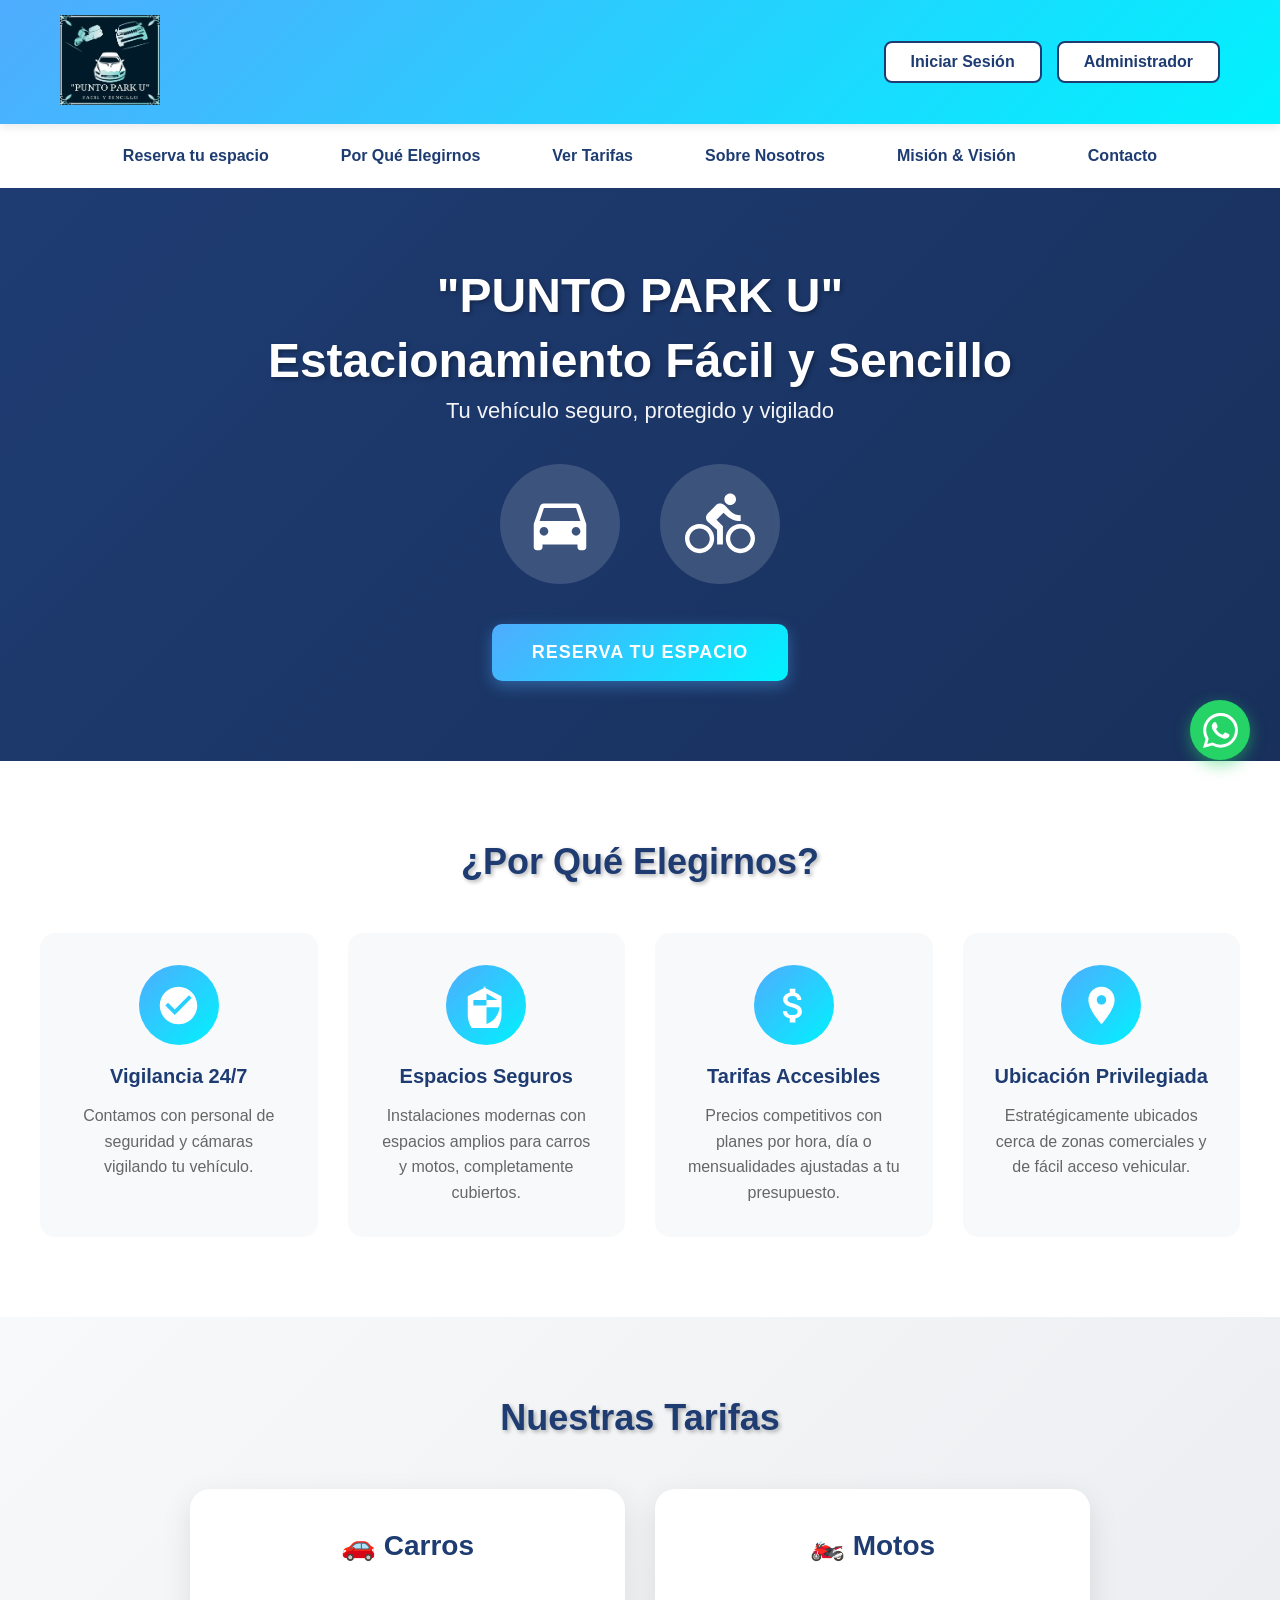
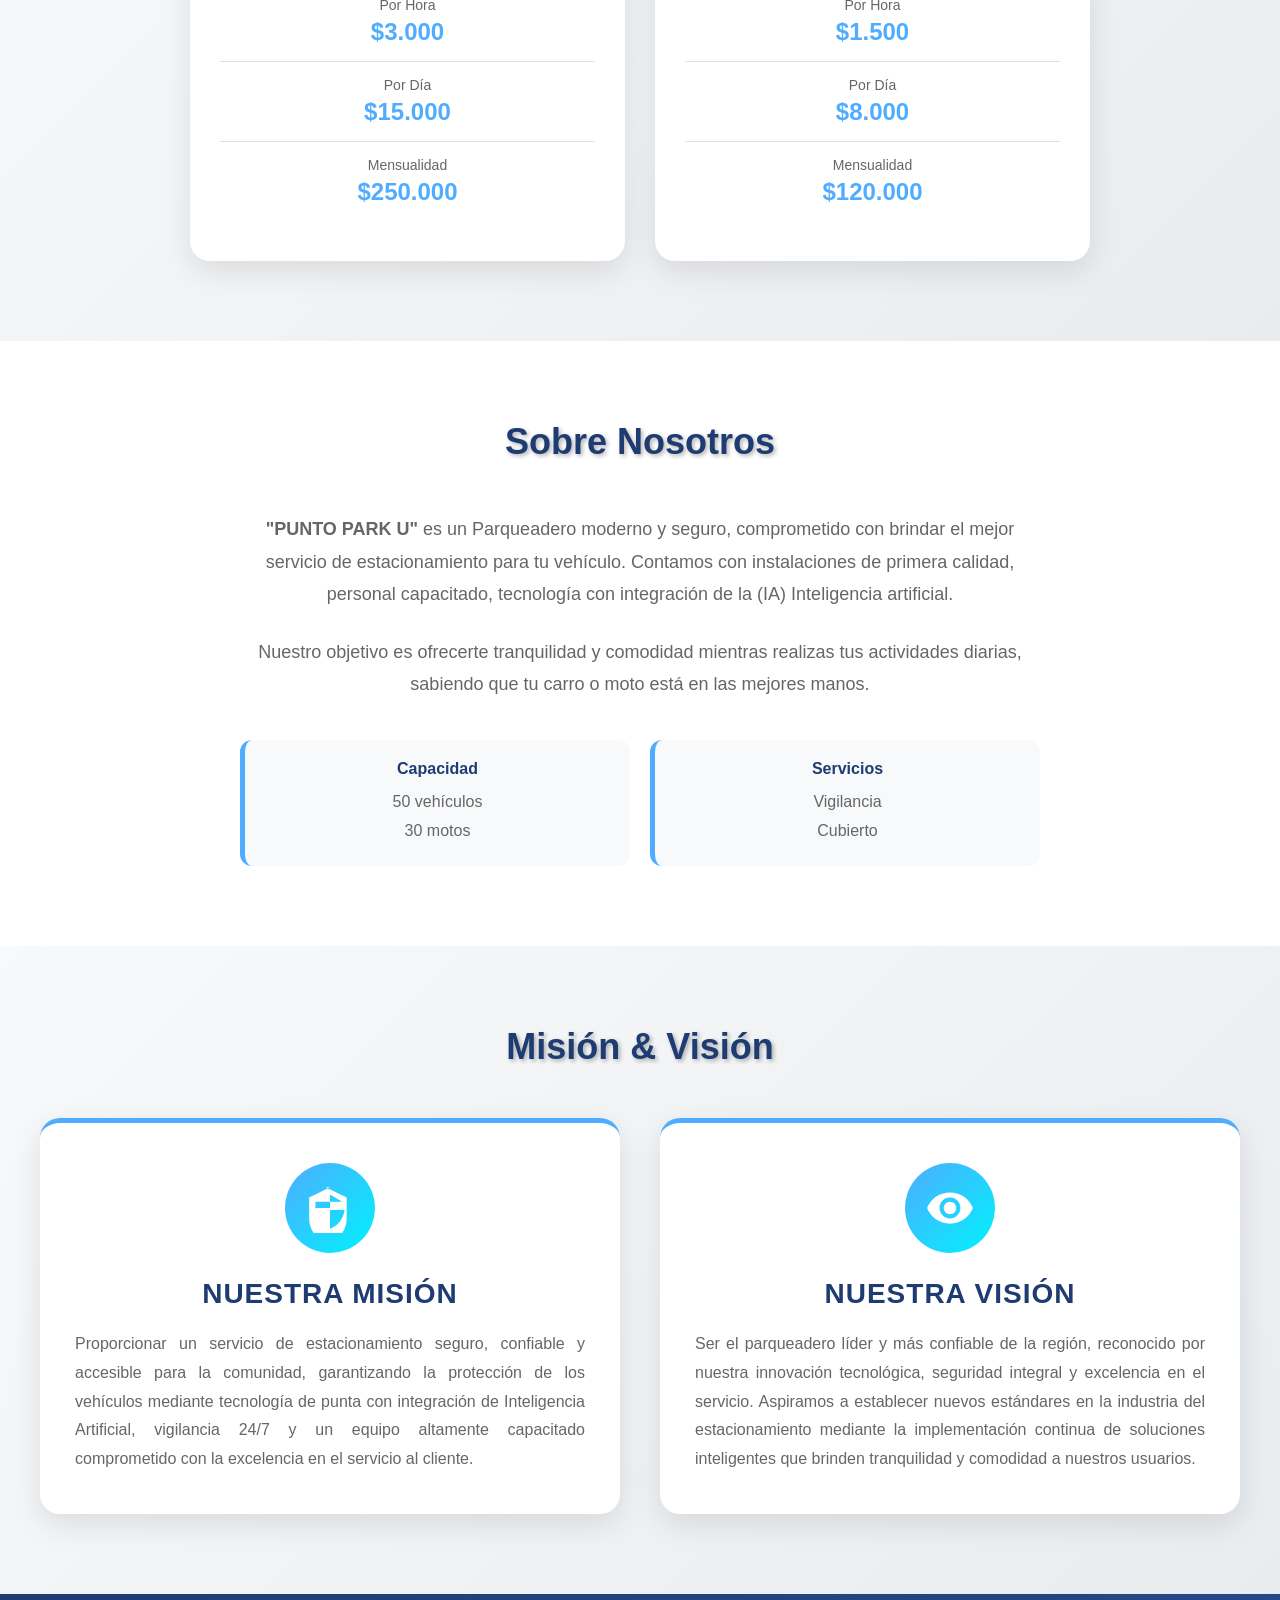
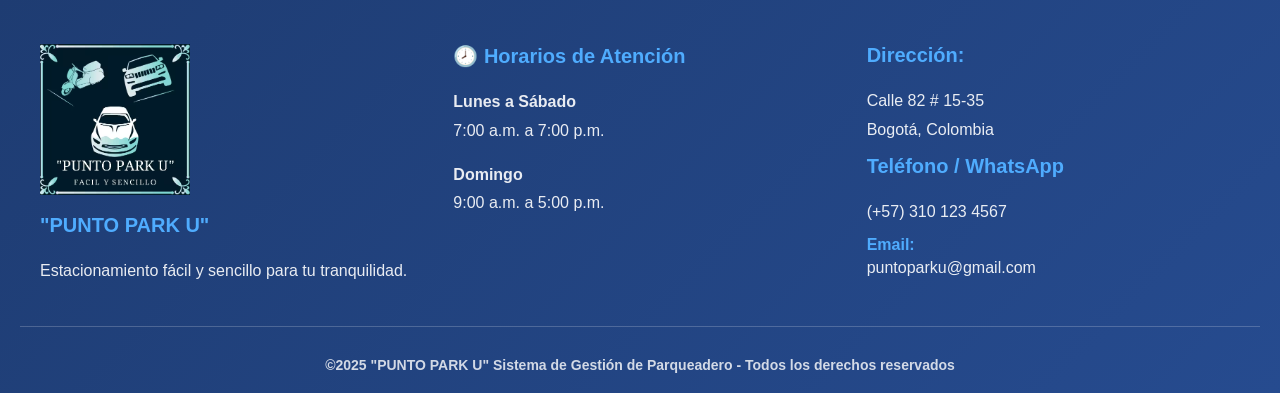
==== commit 4ae2fe54: "pequeños ajustes" ====
--- a/index.html
+++ b/index.html
@@ -22,10 +22,10 @@
   <meta http-equiv="X-Content-Type-Options" content="nosniff" />
 
   <!-- Favicon -->
-  <link rel="apple-touch-icon" sizes="180x180" href="images/apple-touch-icon.png" />
-  <link rel="icon" type="image/png" sizes="32x32" href="images/favicon-32x32.png" />
-  <link rel="icon" type="image/png" sizes="16x16" href="images/favicon-16x16.png" />
-  <link rel="shortcut icon" href="images/favicon.ico" />
+  <link rel="apple-touch-icon" sizes="180x180" href="Images/apple-touch-icon.png" />
+  <link rel="icon" type="image/png" sizes="32x32" href="Images/favicon-32x32.png" />
+  <link rel="icon" type="image/png" sizes="16x16" href="Images/favicon-16x16.png" />
+  <link rel="shortcut icon" href="Images/favicon.ico" />
 
   <!-- Open Graph -->
   <meta property="og:locale" content="es_CO" />
@@ -47,9 +47,9 @@
   <meta name="twitter:image" content="" />
  
   <!--Enlaces y estilos-->
-  <link rel="stylesheet" href="styles.css" />
+  <link rel="stylesheet" href="Styles.css" />
   <link rel="stylesheet" href="Responsive.css">
-  <script src="Java.js" defer></script>
+  <script src="main.js" defer></script>
 </head>
 
 <body>
--- a/Styles.css
+++ b/Styles.css
@@ -0,0 +1,714 @@
+* {
+    margin: 0;
+    padding: 0;
+    box-sizing: border-box;
+}
+
+body {
+    font-family: 'Segoe UI', Tahoma, Geneva, Verdana, sans-serif;
+    background-color: #f8f9fa;
+    overflow-x: hidden;
+}
+
+header {
+    background: linear-gradient(135deg, #4facfe 0%, #00f2fe 100%);
+    box-shadow: 0 2px 10px rgba(0, 0, 0, 0.1);
+    position: sticky;
+    top: 0;
+    z-index: 1000;
+    padding: 15px 0;
+}
+
+.header-container {
+    max-width: 1200px;
+    margin: 0 auto;
+    padding: 0 20px;
+    display: flex;
+    justify-content: space-between;
+    align-items: center;
+}
+
+.logo-header {
+    display: flex;
+    align-items: center;
+    gap: 60px;
+}
+
+.logo-header img {
+    width: 100px;
+    height: 90px;
+}
+
+.nav-buttons {
+    display: flex;
+    gap: 15px;
+}
+
+.btn-nav {
+    padding: 10px 25px;
+    border: none;
+    border-radius: 8px;
+    font-size: 16px;
+    font-weight: 600;
+    cursor: pointer;
+    transition: all 0.3s ease;
+    text-decoration: none;
+    display: inline-block;
+}
+
+.btn-login, .btn-register {
+    background: white;
+    color: #1e3c72;
+    border: 2px solid #1e3c72;
+}
+
+.btn-login:hover, .btn-register:hover {
+    background: #1e3c72;
+    color: white;
+}
+
+/* Menu de Navegacion Principal */
+.main-nav {
+    background: white;
+    box-shadow: 0 2px 5px rgba(0, 0, 0, 0.1);
+    text-align: center;
+    z-index: 999;
+}
+
+.menu-toggle {
+    display: none;
+    position: relative;
+    width: 200px;
+    height: 60px;
+    background: white;
+    border: 2px solid #1e3c72;
+    border-radius: 12px;
+    cursor: pointer;
+    margin: 10px auto;
+    overflow: hidden;
+}
+
+.menu-lines {
+    position: absolute;
+    left: 15px;
+    top: 50%;
+    transform: translateY(-50%);
+    display: flex;
+    flex-direction: column;
+    gap: 6px;
+    transition: all 0.3s ease;
+}
+
+.menu-lines span {
+    width: 25px;
+    height: 3px;
+    display: block;
+    background-color: transparent;
+    background-image: linear-gradient(to right, #1e3c72 70%, transparent 30%);
+    background-size: 8px 3px;
+    background-repeat: repeat-x;
+}
+
+.vehicle-animation {
+    position: absolute;
+    width: 35px;
+    height: 35px;
+    fill: #4facfe;
+    opacity: 0;
+    right: -50px;
+    transform: scaleX(-1);
+}
+
+.vehicle-car {
+    top: 8px;
+    animation: driveToLeft 6s infinite ease-in-out;
+}
+
+.vehicle-moto {
+    top: 70%;
+    transform: translateY(-50%) scaleX(-1);
+    animation: driveToLeft 6s infinite ease-in-out;
+    animation-delay: 2s;
+}
+
+.vehicle-bike {
+    bottom: 8px;
+    animation: driveToLeft 6s infinite ease-in-out;
+    animation-delay: 4s;
+}
+
+@keyframes driveToLeft {
+    0% {
+        right: -50px;
+        opacity: 0;
+    }
+    5% {
+        opacity: 1;
+    }
+    45% {
+        right: calc(100% - 135px);
+        opacity: 1;
+    }
+    50% {
+        right: calc(100% - 130px);
+        opacity: 0;
+    }
+    100% {
+        right: -50px;
+        opacity: 0;
+}
+}
+
+.menu-toggle.active .menu-lines {
+    transform: translateY(-50%) rotate(90deg);
+}
+
+.menu-toggle.active .vehicle-animation {
+    animation: none;
+    opacity: 0;
+}
+
+.nav-container {
+    max-width: 1200px;
+    margin: 0 auto;
+    display: flex;
+    justify-content: center;
+    align-items: center;
+    gap: 40px;
+    padding: 15px 20px;
+}
+
+.nav-link {
+    color: #1e3c72;
+    text-decoration: none;
+    font-size: 16px;
+    font-weight: 600;
+    padding: 8px 16px;
+    border-radius: 6px;
+    transition: all 0.3s ease;
+}
+
+.nav-link:hover {
+    background: linear-gradient(135deg, #4facfe 0%, #00f2fe 100%);
+    color: white;
+    transform: translateY(-2px);
+}
+
+/* Hero Section */
+.hero {
+    background: linear-gradient(135deg, #264b8f 0%, #1e3c72 100%);
+    color: white;
+    padding: 80px 20px;
+    text-align: center;
+    position: relative;
+    overflow: hidden;
+}
+
+.hero::before {
+    content: '';
+    position: absolute;
+    top: 0;
+    left: 0;
+    width: 100%;
+    height: 100%;
+    background: rgba(0, 0, 0, 0.2);
+    z-index: 0;
+}
+
+.hero-content {
+    max-width: 1200px;
+    margin: 0 auto;
+    position: relative;
+    z-index: 1;
+}
+
+.hero h1, h2 {
+    font-size: 48px;
+    margin-bottom: 10px;
+    font-weight: 900;
+    text-shadow: 2px 2px 4px rgba(0, 0, 0, 0.3);
+}
+
+.hero p {
+    font-size: 22px;
+    margin-bottom: 30px;
+    opacity: 0.95;
+}
+
+.hero-icons {
+    display: flex;
+    justify-content: center;
+    gap: 40px;
+    margin: 40px 0;
+}
+
+.vehicle-icon {
+    width: 120px;
+    height: 120px;
+    background: rgba(255, 255, 255, 0.15);
+    border-radius: 50%;
+    display: flex;
+    align-items: center;
+    justify-content: center;
+    backdrop-filter: blur(10px);
+}
+
+.vehicle-icon svg {
+    width: 70px;
+    height: 70px;
+    fill: white;
+}
+
+.btn-cta {
+    background: linear-gradient(135deg, #4facfe 0%, #00f2fe 100%);
+    color: white;
+    padding: 18px 40px;
+    border: none;
+    border-radius: 10px;
+    font-size: 18px;
+    font-weight: 700;
+    cursor: pointer;
+    transition: all 0.3s ease;
+    box-shadow: 0 5px 15px rgba(79, 172, 254, 0.4);
+    text-transform: uppercase;
+    letter-spacing: 1px;
+}
+
+.btn-cta:hover {
+    transform: translateY(-3px);
+    box-shadow: 0 8px 25px rgba(79, 172, 254, 0.6);
+}
+
+/* Seccion de Caracteristicas */
+.features {
+    padding: 80px 20px;
+    background: white;
+}
+
+.container {
+    max-width: 1200px;
+    margin: 0 auto;
+}
+
+.section-title {
+    text-align: center;
+    font-size: 36px;
+    color: #1e3c72;
+    margin-bottom: 50px;
+    font-weight: 700;
+}
+
+.features-grid {
+    display: grid;
+    grid-template-columns: repeat(auto-fit, minmax(250px, 1fr));
+    gap: 30px;
+}
+
+.feature-card {
+    background: #f8f9fa;
+    padding: 30px;
+    border-radius: 15px;
+    text-align: center;
+    transition: all 0.3s ease;
+    border: 2px solid transparent;
+}
+
+.feature-card:hover {
+    transform: translateY(-5px);
+    border-color: #4facfe;
+    box-shadow: 0 10px 25px rgba(79, 172, 254, 0.2);
+}
+
+.feature-icon {
+    width: 80px;
+    height: 80px;
+    background: linear-gradient(135deg, #4facfe 0%, #00f2fe 100%);
+    border-radius: 50%;
+    margin: 0 auto 20px;
+    display: flex;
+    align-items: center;
+    justify-content: center;
+}
+
+.feature-icon svg {
+    width: 45px;
+    height: 45px;
+    fill: white;
+}
+
+.feature-card h3 {
+    color: #1e3c72;
+    font-size: 20px;
+    margin-bottom: 15px;
+}
+
+.feature-card p {
+    color: #666;
+    line-height: 1.6;
+}
+
+/* Seccion de Tarifas */
+.pricing {
+    padding: 80px 20px;
+    background: linear-gradient(135deg, #f8f9fa 0%, #e9ecef 100%);
+}
+
+.pricing-grid {
+    display: grid;
+    grid-template-columns: repeat(auto-fit, minmax(280px, 1fr));
+    gap: 30px;
+    max-width: 900px;
+    margin: 0 auto;
+}
+
+.pricing-card {
+    background: white;
+    padding: 40px 30px;
+    border-radius: 20px;
+    box-shadow: 0 10px 30px rgba(0, 0, 0, 0.1);
+    text-align: center;
+    transition: all 0.3s ease;
+}
+
+.pricing-card:hover {
+    transform: translateY(-5px);
+    box-shadow: 0 15px 40px rgba(79, 172, 254, 0.3);
+}
+
+.pricing-card h3 {
+    color: #1e3c72;
+    font-size: 28px;
+    margin-bottom: 20px;
+    font-weight: 700;
+}
+
+.price-item {
+    padding: 15px 0;
+    border-bottom: 1px solid #e0e0e0;
+}
+
+.price-item:last-child {
+    border-bottom: none;
+}
+
+.price-label {
+    color: #666;
+    font-size: 14px;
+    margin-bottom: 5px;
+}
+
+.price-value {
+    color: #4facfe;
+    font-size: 24px;
+    font-weight: 700;
+}
+
+/* Seccion Sobre Nosotros */
+.about {
+    padding: 80px 20px;
+    background: white;
+}
+
+.about-content {
+    max-width: 800px;
+    margin: 0 auto;
+    text-align: center;
+}
+
+.about-content p {
+    color: #666;
+    font-size: 18px;
+    line-height: 1.8;
+    margin-bottom: 25px;
+}
+
+.info-boxes {
+    display: grid;
+    grid-template-columns: repeat(auto-fit, minmax(200px, 1fr));
+    gap: 20px;
+    margin-top: 40px;
+}
+
+.info-box {
+    background: #f8f9fa;
+    padding: 20px;
+    border-radius: 12px;
+    border-left: 5px solid #4facfe;
+}
+
+.info-box h4 {
+    color: #1e3c72;
+    margin-bottom: 10px;
+    font-size: 16px;
+}
+
+.info-box p {
+    color: #666;
+    font-size: 16px;
+    margin: 0;
+}
+
+/* Sección Misión y Visión */
+.mission-vision {
+    padding: 80px 20px;
+    background: linear-gradient(135deg, #f8f9fa 0%, #e9ecef 100%);
+}
+
+.mission-vision-grid {
+    display: grid;
+    grid-template-columns: repeat(auto-fit, minmax(320px, 1fr));
+    gap: 40px;
+    max-width: 1200px;
+    margin: 0 auto;
+}
+
+.mission-card,
+.vision-card {
+    background: white;
+    padding: 40px 35px;
+    border-radius: 20px;
+    box-shadow: 0 10px 30px rgba(0, 0, 0, 0.1);
+    text-align: center;
+    transition: all 0.4s ease;
+    border-top: 5px solid #4facfe;
+}
+
+.mission-card:hover,
+.vision-card:hover {
+    transform: translateY(-10px);
+    box-shadow: 0 15px 40px rgba(79, 172, 254, 0.3);
+    border-top-color: #00f2fe;
+}
+
+.mv-icon {
+    width: 90px;
+    height: 90px;
+    background: linear-gradient(135deg, #4facfe 0%, #00f2fe 100%);
+    border-radius: 50%;
+    margin: 0 auto 25px;
+    display: flex;
+    align-items: center;
+    justify-content: center;
+    transition: all 0.4s ease;
+}
+
+.mission-card:hover .mv-icon,
+.vision-card:hover .mv-icon {
+    transform: scale(1.1) rotate(10deg);
+}
+
+.mv-icon svg {
+    width: 50px;
+    height: 50px;
+    fill: white;
+}
+
+.mission-card h3,
+.vision-card h3 {
+    color: #1e3c72;
+    font-size: 28px;
+    margin-bottom: 20px;
+    font-weight: 700;
+    text-transform: uppercase;
+    letter-spacing: 1px;
+}
+
+.mission-card p,
+.vision-card p {
+    color: #666;
+    font-size: 16px;
+    line-height: 1.8;
+    text-align: justify;
+}
+
+/* Seccion de Contacto */
+.contact {
+    padding: 80px 20px;
+    background: linear-gradient(135deg, #f8f9fa 0%, #e9ecef 100%);
+}
+
+.contact-grid {
+    display: grid;
+    grid-template-columns: repeat(auto-fit, minmax(250px, 1fr));
+    gap: 30px;
+    max-width: 1200px;
+    margin: 0 auto;
+}
+
+.contact-card {
+    background: white;
+    padding: 40px 30px;
+    border-radius: 15px;
+    text-align: center;
+    transition: all 0.3s ease;
+    box-shadow: 0 5px 15px rgba(0, 0, 0, 0.1);
+}
+
+.contact-card:hover {
+    transform: translateY(-5px);
+    box-shadow: 0 10px 25px rgba(79, 172, 254, 0.3);
+}
+
+.contact-icon-large {
+    width: 60px;
+    height: 60px;
+    fill: #4facfe;
+    margin: 0 auto 20px;
+    display: block;
+}
+
+.contact-card h3 {
+    color: #1e3c72;
+    font-size: 22px;
+    margin-bottom: 15px;
+    font-weight: 700;
+}
+
+.contact-card p {
+    color: #666;
+    font-size: 16px;
+    line-height: 1.6;
+}
+
+/* Footer */
+footer {
+    background: linear-gradient(135deg, #1e3c72 0%, #264b8f 100%);
+    color: white;
+    padding: 50px 20px 20px;
+}
+
+.footer-content {
+    max-width: 1200px;
+    margin: 0 auto;
+    display: grid;
+    grid-template-columns: repeat(auto-fit, minmax(300px, 1fr));
+    gap: 40px;
+    margin-bottom: 30px;
+}
+
+.footer-section h3 {
+    font-size: 20px;
+    margin-bottom: 20px;
+    color: #4facfe;
+}
+
+.footer-section p,
+.footer-section a {
+    color: rgba(255, 255, 255, 0.9);
+    line-height: 1.8;
+    text-decoration: none;
+    display: block;
+    margin-bottom: 10px;
+}
+
+.footer-section a:hover {
+    color: #4facfe;
+}
+
+.contact-item {
+    display: flex;
+    align-items: center;
+    gap: 10px;
+    margin-bottom: 15px;
+}
+
+.contact-icon {
+    width: 24px;
+    height: 24px;
+    fill: #4facfe;
+}
+
+.copyright {
+    text-align: center;
+    padding-top: 30px;
+    border-top: 1px solid rgba(255, 255, 255, 0.2);
+    color: rgba(255, 255, 255, 0.8);
+    font-size: 14px;
+}
+
+/* Boton flotante de WhatsApp */
+.whatsapp-float {
+    position: fixed;
+    bottom: 140px;
+    right: 30px;
+    width: 60px;
+    height: 60px;
+    background: #25D366;
+    border-radius: 50%;
+    display: flex;
+    align-items: center;
+    justify-content: center;
+    box-shadow: 0 5px 15px rgba(37, 211, 102, 0.5);
+    cursor: pointer;
+    transition: all 0.3s ease;
+    z-index: 998;
+    text-decoration: none;
+}
+
+.whatsapp-float:hover {
+    transform: scale(1.1);
+    box-shadow: 0 8px 20px rgba(37, 211, 102, 0.6);
+}
+
+.whatsapp-float svg {
+    width: 35px;
+    height: 35px;
+    fill: white;
+}
+
+/* Boton "Volver Arriba" */
+.scroll-top {
+    position: fixed;
+    bottom: 75px;
+    right: 30px;
+    width: 60px;
+    height: 60px;
+    background: linear-gradient(135deg, #4facfe 0%, #00f2fe 100%);
+    border-radius: 12px;
+    display: flex;
+    align-items: center;
+    justify-content: center;
+    box-shadow: 0 5px 15px rgba(79, 172, 254, 0.5);
+    cursor: pointer;
+    transition: all 0.3s ease;
+    z-index: 998;
+    opacity: 0;
+    visibility: hidden;
+    pointer-events: none;
+}
+
+.scroll-top.show {
+    opacity: 1;
+    visibility: visible;
+    pointer-events: all;
+}
+
+.scroll-top:hover {
+    transform: translateY(-5px);
+    box-shadow: 0 8px 20px rgba(79, 172, 254, 0.6);
+}
+
+.parking-arrow-icon {
+    display: flex;
+    flex-direction: column;
+    align-items: center;
+    justify-content: center;
+    color: white;
+}
+
+.parking-arrow-icon .arrow-up {
+    width: 30px;
+    height: 30px;
+    fill: white;
+    transition: transform 0.3s ease;
+}
+
+.parking-sign {
+    font-size: 18px;
+    font-weight: 700;
+    line-height: 1;
+}
+
+.scroll-top:hover .arrow-up {
+    transform: translateY(-3px);
+}
--- a/Responsive.css
+++ b/Responsive.css
@@ -52,7 +52,7 @@
         transform: translateY(-50%);
         width: 14%;
         height: 55px;
-        background-image: url("Garaje.png");
+        background-image: url("Images/Garaje.png");
         background-size: contain;
         background-repeat: no-repeat;
         background-position: center;
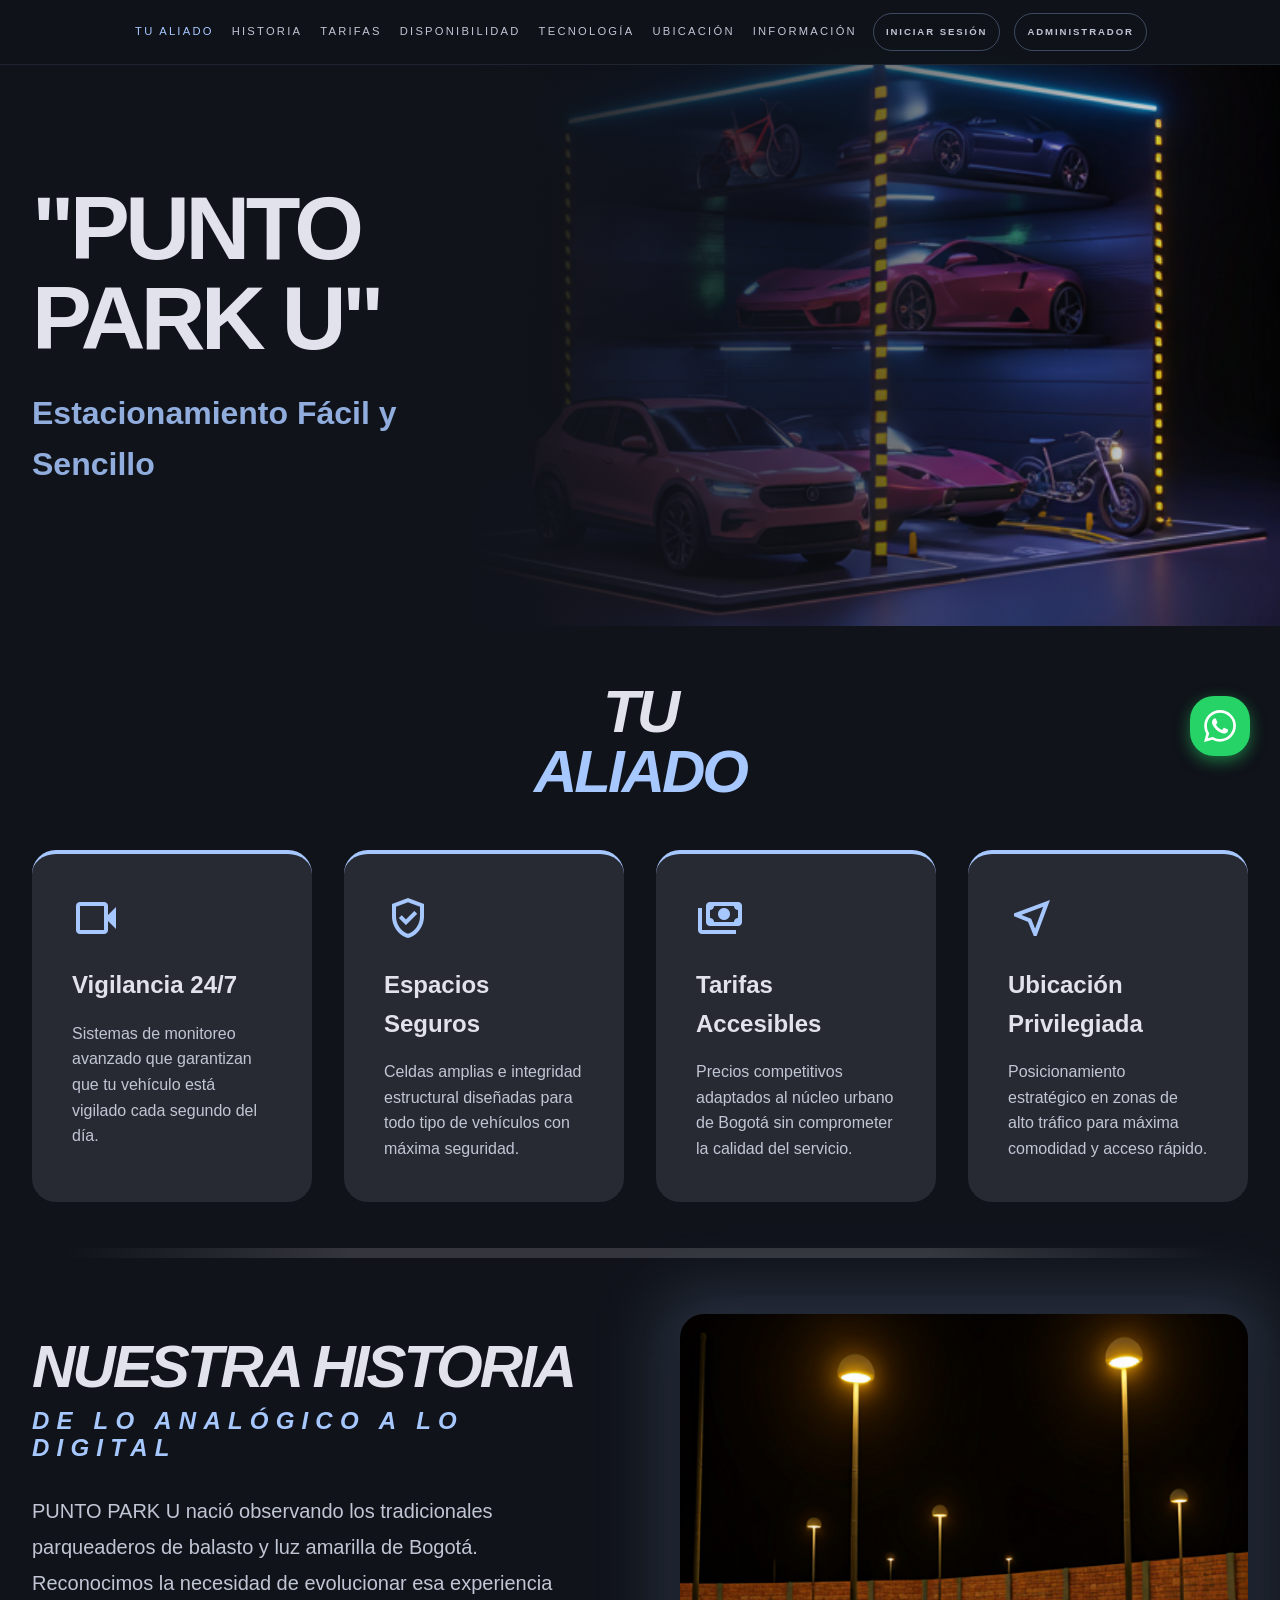
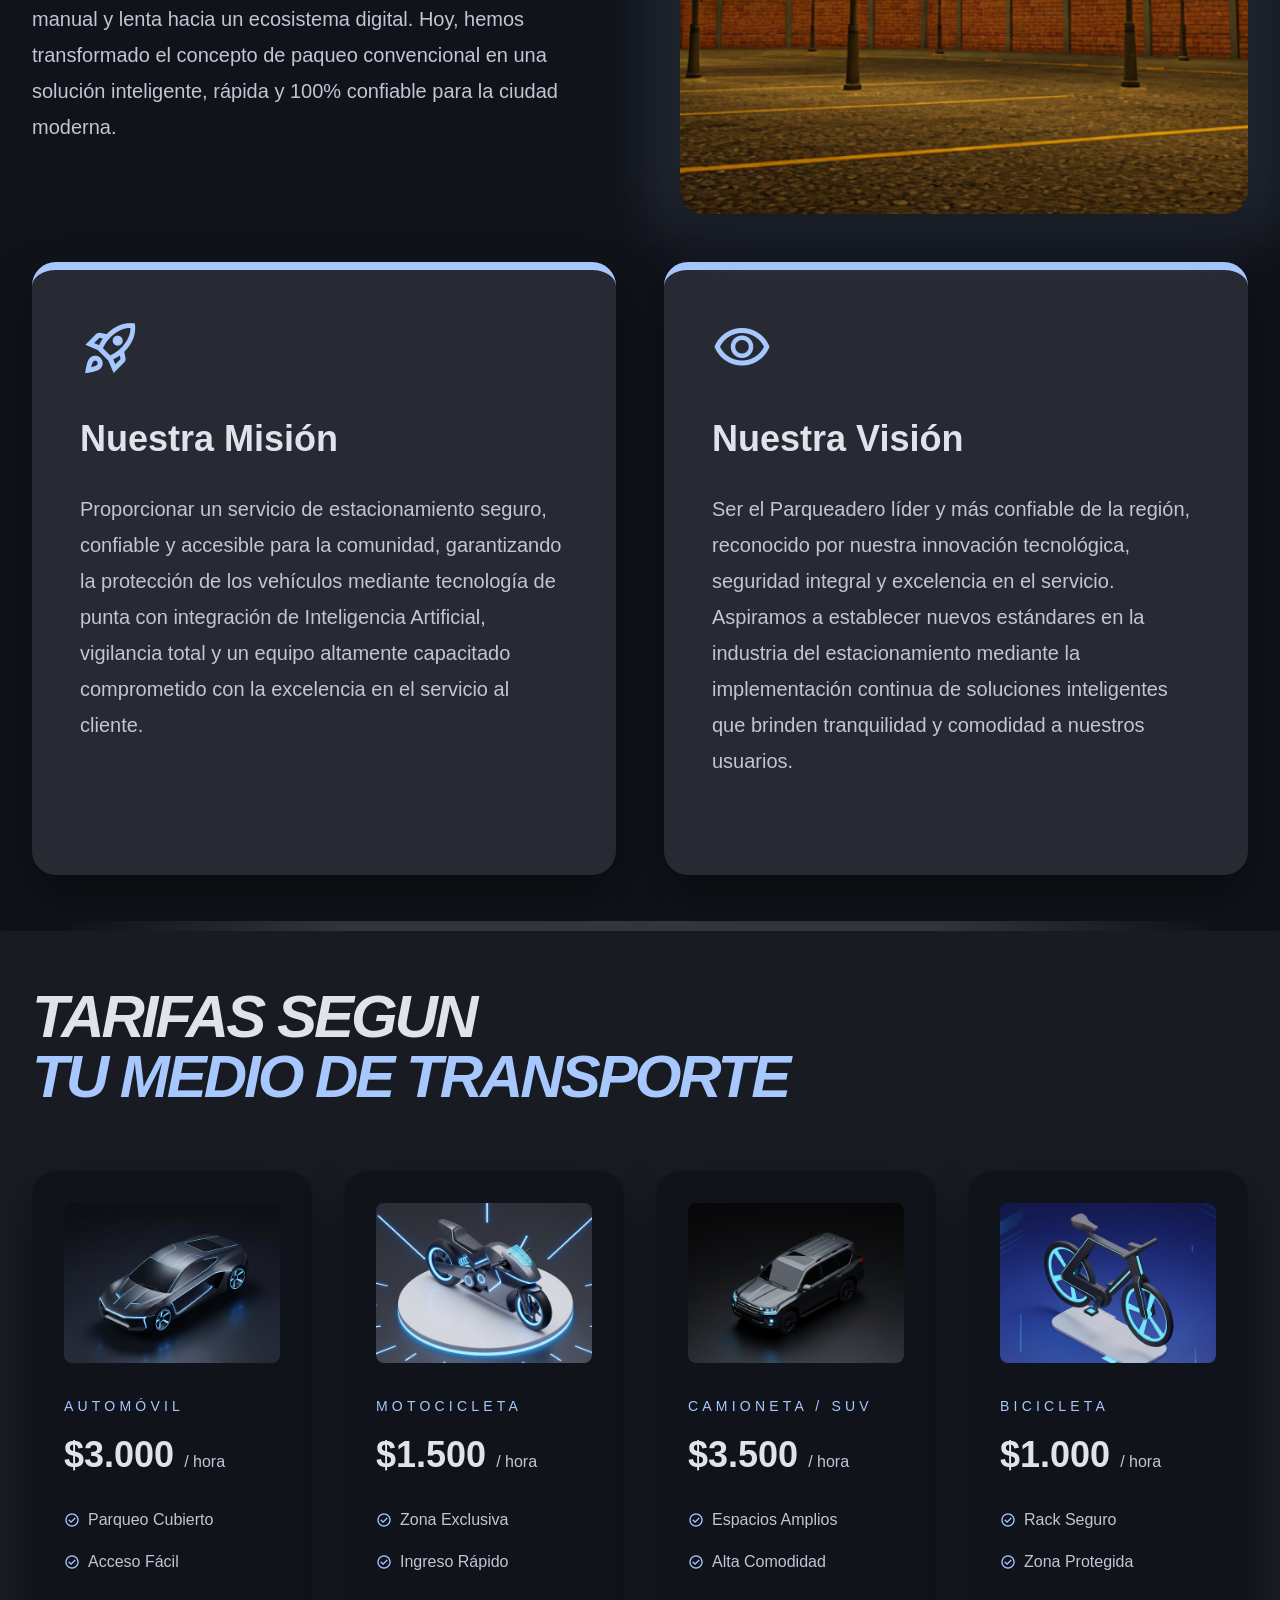
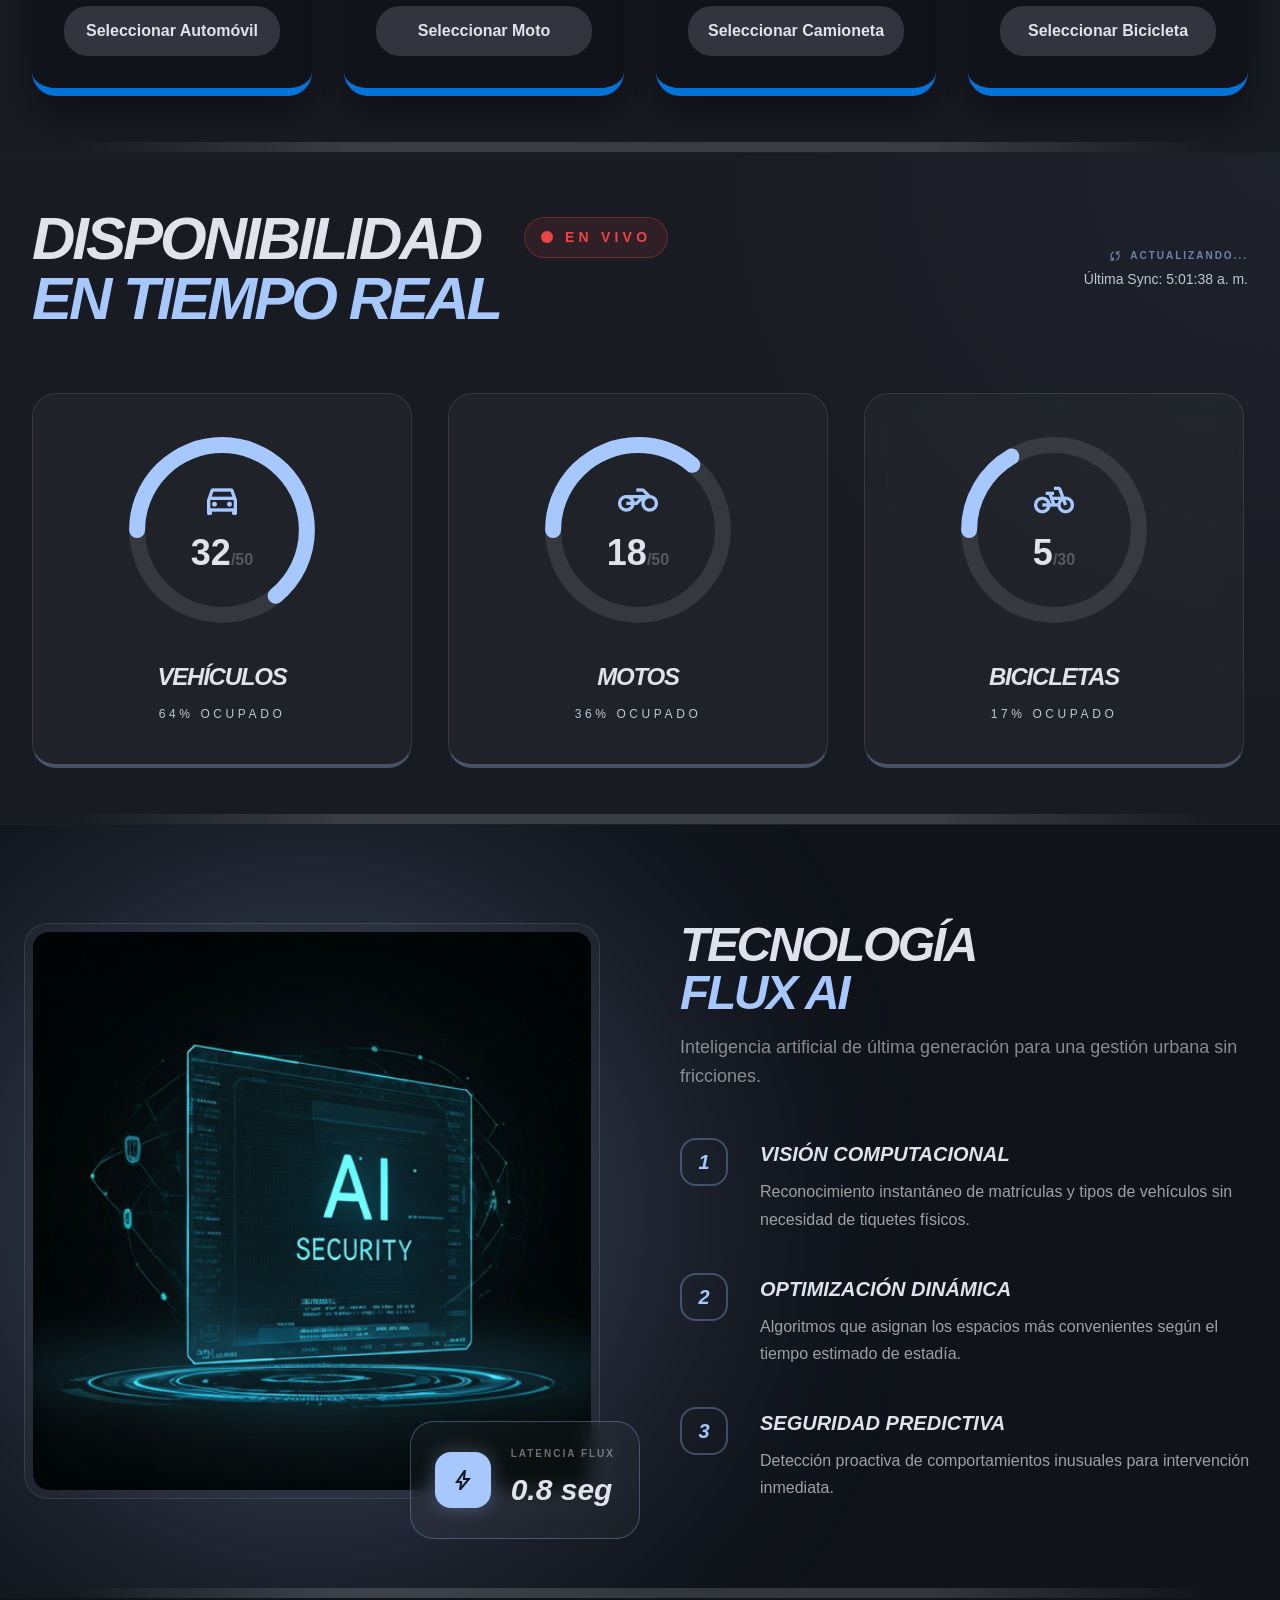
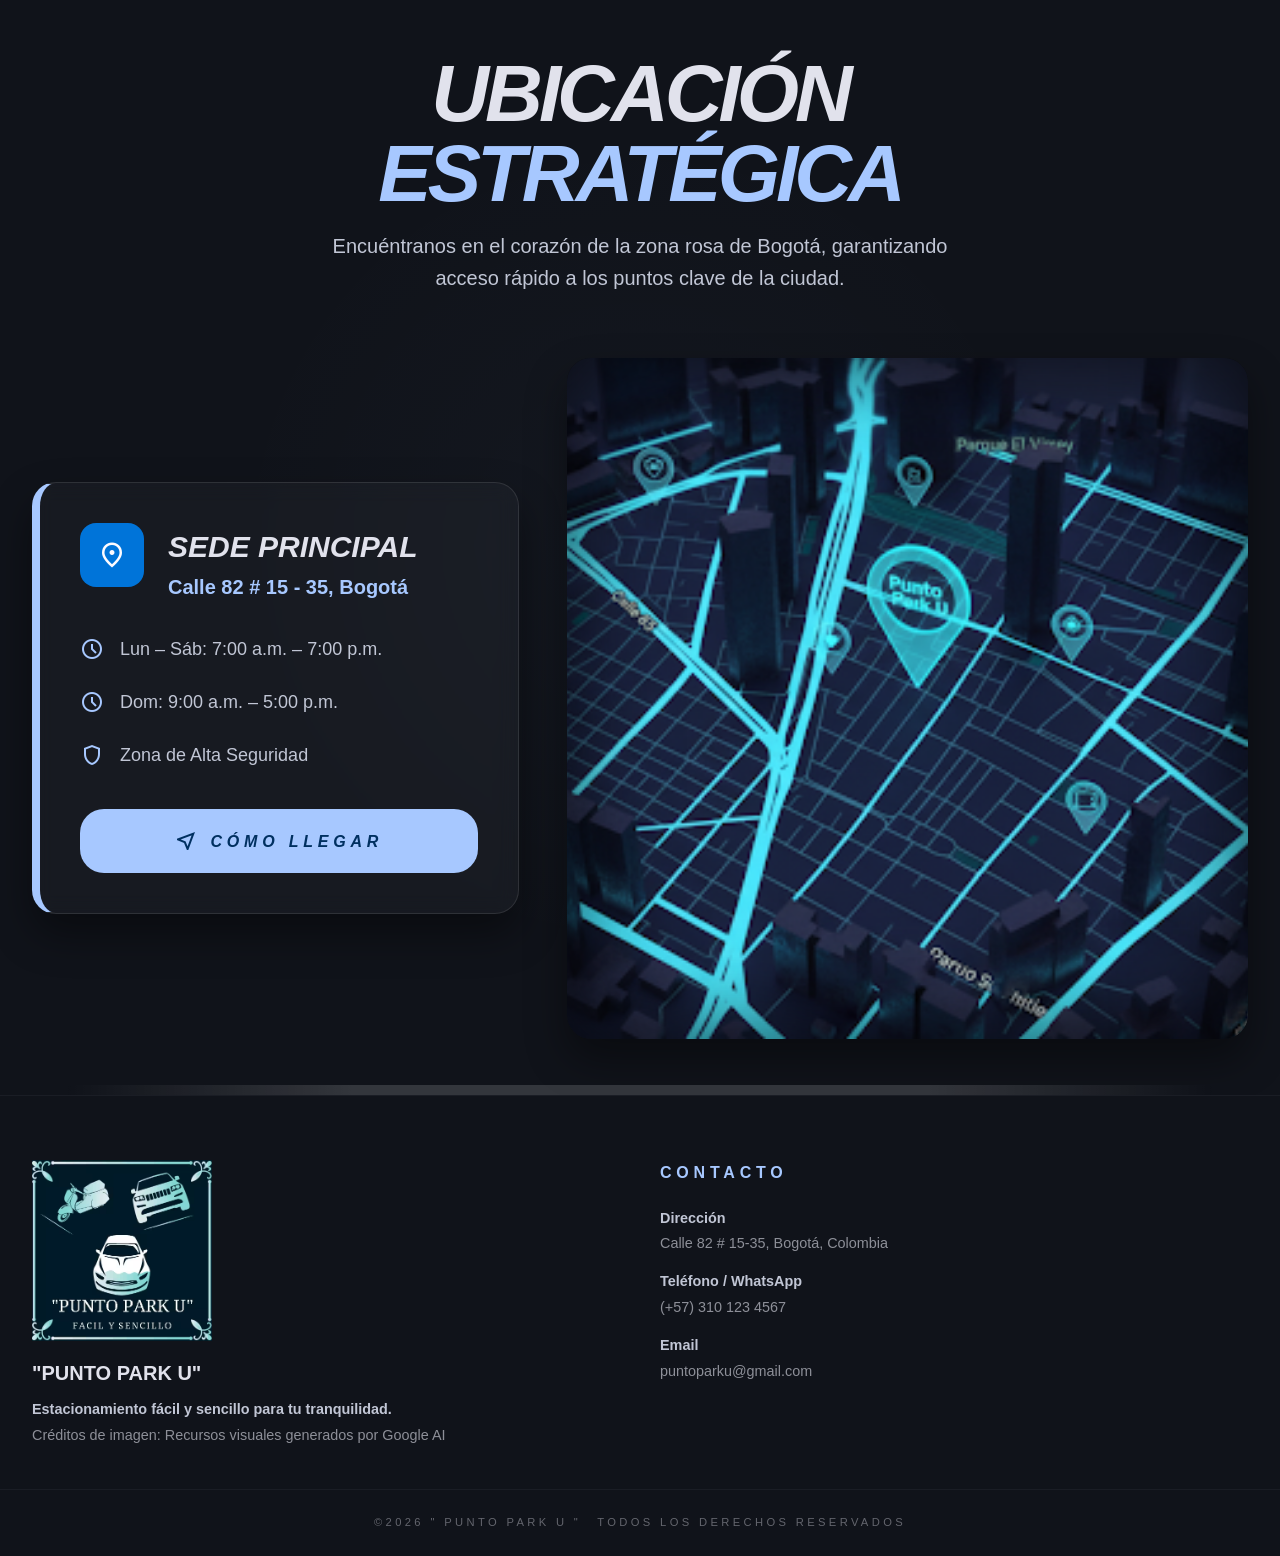
==== commit bb7a6b22: "Subiendo archivos al repositorio Web" ====
--- a/index.html
+++ b/index.html
@@ -1,374 +1,702 @@
-<!doctype html>
-<html lang="es">
+<!Doctype html>
+<html lang="es" class="dark">
+
 <head>
-  <!--Meta Información General-->
-  <meta charset="UTF-8" />
-  <meta name="viewport" content="width=device-width, initial-scale=1.0" />
-
-  <!--Titulo de pagina-->
-  <title>"Punto Park U" - Parqueadero Fácil y Sencillo </title>
-
-  <!--Descripción de la pagina-->
-  <meta name="author" content="Alexander Medina & Miguel Palacio" />
-  <meta name="description" content="Aplicativo Web creado para la visualización de Información
+    <!--Meta Información General-->
+    <meta charset="UTF-8" />
+    <meta name="viewport" content="width=device-width, initial-scale=1.0" />
+
+    <!--Titulo de pagina-->
+    <title>"Punto Park U" - Parqueadero Fácil y Sencillo </title>
+
+    <!--Descripción de la pagina-->
+    <meta name="author" content="Alexander Medina & Miguel Palacio" />
+    <meta name="description" content="Aplicativo Web creado para la visualización de Información
    de los usuarios de Punto Park U" />
-  <meta name="keywords" content="">
-      
-  <!-- Meta para SEO -->
-  <meta name="robots" content="follow, index" />
-  <link rel="canonical" href="https://.vercel.app/" />
-
-  <!-- Seguridad -->
-  <meta http-equiv="X-Content-Type-Options" content="nosniff" />
-
-  <!-- Favicon -->
-  <link rel="apple-touch-icon" sizes="180x180" href="Images/apple-touch-icon.png" />
-  <link rel="icon" type="image/png" sizes="32x32" href="Images/favicon-32x32.png" />
-  <link rel="icon" type="image/png" sizes="16x16" href="Images/favicon-16x16.png" />
-  <link rel="shortcut icon" href="Images/favicon.ico" />
-
-  <!-- Open Graph -->
-  <meta property="og:locale" content="es_CO" />
-  <meta property="og:type" content="website" />
-  <meta property="og:title" content="Punto Park U - Parqueadero Fácil y Sencillo" />
-  <meta property="og:description"
-   content="Aplicativo Web creado para la visualización de Información de los usuarios
-    de Punto Park U"/>
-  <meta property="og:image" content="" />
-  <meta property="og:url" content="https://.vercel.app/" />
-
-  <!-- Twitter Card -->
-  <meta name="twitter:url" content="https://.vercel.app/" />
-  <meta name="twitter:card" content="summary_large_image" />
-  <meta name="twitter:title" content=" "Punto Park U" - Parqueadero Fácil y Sencillo" />
-  <meta name="twitter:description"
-    content="Aplicativo Web creado para la visualización de Información
+    <meta name="keywords" content="">
+
+    <!-- Meta para SEO -->
+    <meta name="robots" content="follow, index" />
+    <link rel="canonical" href="https://.vercel.app/" />
+
+    <!-- Seguridad -->
+    <meta http-equiv="X-Content-Type-Options" content="nosniff" />
+
+    <!-- Favicon -->
+    <link rel="apple-touch-icon" sizes="180x180" href="Images/apple-touch-icon.png" />
+    <link rel="icon" type="image/png" sizes="32x32" href="Images/favicon-32x32.png" />
+    <link rel="icon" type="image/png" sizes="16x16" href="Images/favicon-16x16.png" />
+    <link rel="shortcut icon" href="Images/favicon.ico" />
+
+    <!-- Open Graph -->
+    <meta property="og:locale" content="es_CO" />
+    <meta property="og:type" content="website" />
+    <meta name="color-scheme" content="dark">
+    <meta property="og:title" content="Punto Park U - Parqueadero Fácil y Sencillo" />
+    <meta property="og:description" content="Aplicativo Web creado para la visualización de Información de los usuarios
+    de Punto Park U" />
+    <meta property="og:image" content="" />
+    <meta property="og:url" content="https://.vercel.app/" />
+
+    <!-- Twitter Card -->
+    <meta name="twitter:url" content="https://.vercel.app/" />
+    <meta name="twitter:card" content="summary_large_image" />
+    <meta name="twitter:title" content="Punto Park U - Parqueadero Fácil y Sencillo" />
+    <meta name="twitter:description" content="Aplicativo Web creado para la visualización de Información
    de los usuarios de Punto Park U" />
-  <meta name="twitter:image" content="" />
- 
-  <!--Enlaces y estilos-->
-  <link rel="stylesheet" href="Styles.css" />
-  <link rel="stylesheet" href="Responsive.css">
-  <script src="main.js" defer></script>
+    <meta name="twitter:image" content="" />
+
+    <!--Enlaces y estilos-->
+    <link rel="preconnect" href="https://fonts.googleapis.com">
+    <link rel="preconnect" href="https://fonts.gstatic.com" crossorigin>
+    <link href="https://fonts.googleapis.com/icon?family=Material+Symbols+Outlined&display=swap" rel="stylesheet">
+    <link rel="stylesheet" href="Styles.css" />
+    <!--<script src="" defer></script> --> 
 </head>
 
 <body>
-  <header>
-    <div class="header-container">
-      <div class="logo-header">
-        <picture>
-          <source srcset="Images/Logo.avif" type="image/avif" />
-          <source srcset="Images/Logo.webp" type="image/webp" />
-          <img src="Images/Logo.png" alt="Logo Punto Park U" onerror="this.style.display = 'none'" />
-        </picture>
-      </div>
-      <nav class="nav-buttons">
-        <a href="/Login/Login.html" class="btn-nav btn-login">Iniciar Sesión</a>
-        <a href="/Administrador/Admi.html" class="btn-nav btn-register">Administrador</a>
-      </nav>
+    <!-- HEADER -->
+    <header>
+        <nav class="main-nav-bar">
+            <div class="nav-inner">
+                <div class="desktop-nav">
+                    <a href="#why">Tu Aliado</a>
+                    <a href="#about">Historia</a>
+                    <a href="#pricing">Tarifas</a>
+                    <a href="#availability">Disponibilidad</a>
+                    <a href="#flux-AI">Tecnología</a>
+                    <a href="#locations">Ubicación</a>
+                    <a href="#footer">Información</a>
+                    <a href="Login/Login.html" class="btn-nav-extra">Iniciar Sesión</a>
+                    <a href="Administrador/Admi.html" class="btn-nav-extra">Administrador</a>
+                </div>
+                    <!-- Hamburguesa animada -->
+                    <button class="menu-toggle" id="menuToggle" aria-label="Abrir menú">
+                        <svg class="vehicle-animation vehicle-car" viewBox="0 0 640 512"
+                            xmlns="http://www.w3.org/2000/svg">
+                            <path
+                                d="M544 192h-16L419.21 56.02A63.99 63.99 0 0 0 369.24 32H155.33c-26.17 0-49.7 15.93-59.42 40.23L48 194.26C20.44 201.4 0 226.21 0 256v112c0 8.84 7.16 16 16 16h48c0 53.02 42.98 96 96 96s96-42.98 96-96h128c0 53.02 42.98 96 96 96s96-42.98 96-96h48c8.84 0 16-7.16 16-16v-80c0-53.02-42.98-96-96-96zM160 432c-26.47 0-48-21.53-48-48s21.53-48 48-48 48 21.53 48 48-21.53 48-48 48zm72-240H116.93l38.4-96H232v96zm48 0V96h89.24l76.8 96H280zm200 240c-26.47 0-48-21.53-48-48s21.53-48 48-48 48 21.53 48 48-21.53 48-48 48z" />
+                        </svg>
+                        <svg class="vehicle-animation vehicle-moto" viewBox="0 0 24 24"
+                            xmlns="http://www.w3.org/2000/svg">
+                            <path
+                                d="M19.44 9.03L15.41 5H11v2h3.59l2 2H5c-2.8 0-5 2.2-5 5s2.2 5 5 5c2.46 0 4.45-1.69 4.9-4h1.65l2.77-2.77c-.21.54-.32 1.14-.32 1.77 0 2.8 2.2 5 5 5s5-2.2 5-5c0-2.65-1.97-4.77-4.56-4.97zM7.82 15C7.4 16.15 6.28 17 5 17c-1.63 0-3-1.37-3-3s1.37-3 3-3c1.28 0 2.4.85 2.82 2H5v2h2.82zM19 17c-1.66 0-3-1.34-3-3s1.34-3 3-3 3 1.34 3 3-1.34 3-3 3z" />
+                        </svg>
+                        <svg class="vehicle-animation vehicle-bike" viewBox="0 0 24 24"
+                            xmlns="http://www.w3.org/2000/svg">
+                            <path
+                                d="M15.5 5.5c1.1 0 2-.9 2-2s-.9-2-2-2-2 .9-2 2 .9 2 2 2zM5 12c-2.8 0-5 2.2-5 5s2.2 5 5 5 5-2.2 5-5-2.2-5-5-5zm0 8.5c-1.9 0-3.5-1.6-3.5-3.5s1.6-3.5 3.5-3.5 3.5 1.6 3.5 3.5-1.6 3.5-3.5 3.5zm5.8-10l2.4-2.4.8.8c1.3 1.3 3 2.1 5.1 2.1V9c-1.5 0-2.7-.6-3.6-1.5l-1.9-1.9c-.5-.4-1-.6-1.6-.6s-1.1.2-1.4.6L7.8 8.4c-.4.4-.6.9-.6 1.4 0 .6.2 1.1.6 1.4L11 14v5h2v-6.2l-2.2-2.3zM19 12c-2.8 0-5 2.2-5 5s2.2 5 5 5 5-2.2 5-5-2.2-5-5-5zm0 8.5c-1.9 0-3.5-1.6-3.5-3.5s1.6-3.5 3.5-3.5 3.5 1.6 3.5 3.5-1.6 3.5-3.5 3.5z" />
+                        </svg>
+                    </button>
+            </div>
+        </nav>
+    </header>
+
+    <!-- MOBILE OVERLAY -->
+    <div id="mobile-overlay" role="dialog" aria-modal="true" aria-label="Menú de navegación">
+        <nav class="mobile-nav-links">
+            <a class="mobile-link" href="#why">Tu Aliado</a>
+            <a class="mobile-link" href="#about">Historia</a>
+            <a class="mobile-link" href="#pricing">Tarifas</a>
+            <a class="mobile-link" href="#availability">Disponibilidad</a>
+            <a class="mobile-link" href="#flux-AI">Tecnología</a>
+            <a class="mobile-link" href="#locations">Ubicación</a>
+            <a class="mobile-link" href="#footer">Información</a>
+            <a class="mobile-link accent" href="Login/Login.html">Iniciar Sesión</a>
+            <a class="mobile-link accent" href="Administrador/Admi.html">Administrador</a>
+        </nav>
     </div>
-  </header>
-
-  <nav class="main-nav">
-    <button class="menu-toggle" id="menuToggle" aria-label="Abrir menú">
-      <!-- CARRO -->
-      <svg class="vehicle-animation vehicle-car" viewBox="0 0 640 512" xmlns="http://www.w3.org/2000/svg">
-        <path
-          d="M544 192h-16L419.21 56.02A63.99 63.99 0 0 0 369.24 32H155.33c-26.17 0-49.7 15.93-59.42 40.23L48 194.26C20.44 201.4 0 226.21 0 256v112c0 8.84 7.16 16 16 16h48c0 53.02 42.98 96 96 96s96-42.98 96-96h128c0 53.02 42.98 96 96 96s96-42.98 96-96h48c8.84 0 16-7.16 16-16v-80c0-53.02-42.98-96-96-96zM160 432c-26.47 0-48-21.53-48-48s21.53-48 48-48 48 21.53 48 48-21.53 48-48 48zm72-240H116.93l38.4-96H232v96zm48 0V96h89.24l76.8 96H280zm200 240c-26.47 0-48-21.53-48-48s21.53-48 48-48 48 21.53 48 48-21.53 48-48 48z" />
-      </svg>
-      <!-- MOTO -->
-      <svg class="vehicle-animation vehicle-moto" viewBox="0 0 24 24" xmlns="http://www.w3.org/2000/svg">
-        <path
-          d="M19.44 9.03L15.41 5H11v2h3.59l2 2H5c-2.8 0-5 2.2-5 5s2.2 5 5 5c2.46 0 4.45-1.69 4.9-4h1.65l2.77-2.77c-.21.54-.32 1.14-.32 1.77 0 2.8 2.2 5 5 5s5-2.2 5-5c0-2.65-1.97-4.77-4.56-4.97zM7.82 15C7.4 16.15 6.28 17 5 17c-1.63 0-3-1.37-3-3s1.37-3 3-3c1.28 0 2.4.85 2.82 2H5v2h2.82zM19 17c-1.66 0-3-1.34-3-3s1.34-3 3-3 3 1.34 3 3-1.34 3-3 3z" />
-      </svg>
-
-      <!-- BICICLETA -->
-      <svg class="vehicle-animation vehicle-bike" viewBox="0 0 24 24" xmlns="http://www.w3.org/2000/svg">
-        <path
-          d="M15.5 5.5c1.1 0 2-.9 2-2s-.9-2-2-2-2 .9-2 2 .9 2 2 2zM5 12c-2.8 0-5 2.2-5 5s2.2 5 5 5 5-2.2 5-5-2.2-5-5-5zm0 8.5c-1.9 0-3.5-1.6-3.5-3.5s1.6-3.5 3.5-3.5 3.5 1.6 3.5 3.5-1.6 3.5-3.5 3.5zm5.8-10l2.4-2.4.8.8c1.3 1.3 3 2.1 5.1 2.1V9c-1.5 0-2.7-.6-3.6-1.5l-1.9-1.9c-.5-.4-1-.6-1.6-.6s-1.1.2-1.4.6L7.8 8.4c-.4.4-.6.9-.6 1.4 0 .6.2 1.1.6 1.4L11 14v5h2v-6.2l-2.2-2.3zM19 12c-2.8 0-5 2.2-5 5s2.2 5 5 5 5-2.2 5-5-2.2-5-5-5zm0 8.5c-1.9 0-3.5-1.6-3.5-3.5s1.6-3.5 3.5-3.5 3.5 1.6 3.5 3.5-1.6 3.5-3.5 3.5z" />
-      </svg>
+
+    <!-- MAIN -->
+    <main>
+        <section class="hero" id="hero">
+            <div class="hero-bg">
+                <img src="Images/Google AI/hero-background.png"
+                    alt="Parqueadero moderno en Bogotá con autos, motos y bicicletas en iluminación neón" />
+                <div class="hero-overlay"></div>
+            </div>
+            <div class="container">
+                <div class="hero-content">
+                    <h1>"PUNTO PARK U"</h1>
+                    <p class="hero-subtitle">Estacionamiento Fácil y Sencillo</p>
+                </div>
+            </div>
+        </section>
+
+        <!-- Tu Aliado -->
+        <section class="why" id="why">
+            <h2 class="avail-title" style="text-align: center; margin-bottom: 3rem;">
+                Tu<br /><span class="accent">Aliado</span>
+            </h2>
+            <div class="container">
+                <div class="why-grid">
+                    <div class="why-card">
+                        <span class="material-symbols-outlined icon">videocam</span>
+                        <h3>Vigilancia 24/7</h3>
+                        <p>
+                            Sistemas de monitoreo avanzado que garantizan que tu vehículo
+                            está vigilado cada segundo del día.
+                        </p>
+                    </div>
+                    <div class="why-card">
+                        <span class="material-symbols-outlined icon">verified_user</span>
+                        <h3>Espacios Seguros</h3>
+                        <p>
+                            Celdas amplias e integridad estructural diseñadas para todo tipo
+                            de vehículos con máxima seguridad.
+                        </p>
+                    </div>
+                    <div class="why-card">
+                        <span class="material-symbols-outlined icon">payments</span>
+                        <h3>Tarifas Accesibles</h3>
+                        <p>
+                            Precios competitivos adaptados al núcleo urbano de Bogotá sin
+                            comprometer la calidad del servicio.
+                        </p>
+                    </div>
+                    <div class="why-card">
+                        <span class="material-symbols-outlined icon">near_me</span>
+                        <h3>Ubicación Privilegiada</h3>
+                        <p>
+                            Posicionamiento estratégico en zonas de alto tráfico para máxima
+                            comodidad y acceso rápido.
+                        </p>
+                    </div>
+                </div>
+            </div>
+        </section>
+
+        <!-- ABOUT, MISSION & VISION COMBINED -->
+        <section class="about" id="about">
+            <div class="container">
+
+                <!-- HISTORIA -->
+                <div class="about-grid">
+                    <div>
+                        <h2 class="avail-title">
+                            Nuestra Historia<span class="sub">De lo Analógico a lo Digital</span>
+                        </h2>
+                        <p>
+                            PUNTO PARK U nació observando los tradicionales parqueaderos de
+                            balasto y luz amarilla de Bogotá. Reconocimos la necesidad de
+                            evolucionar esa experiencia manual y lenta hacia un ecosistema
+                            digital. Hoy, hemos transformado el concepto de paqueo
+                            convencional en una solución inteligente, rápida y 100%
+                            confiable para la ciudad moderna.
+                        </p>
+                    </div>
+                    <div class="about-img-wrap">
+                        <div class="about-img-glow"></div>
+                        <img src="Images/Google AI/historia.png"
+                            alt="Parqueadero tradicional de Bogotá con gravilla y lámparas amarillas" />
+                    </div>
+                </div>
+
+                <!-- MISIÓN Y VISIÓN -->
+                <div class="mission-grid" style="margin-top: 3rem;">
+                    <div class="mission-card">
+                        <span class="material-symbols-outlined">rocket_launch</span>
+                        <h3>Nuestra Misión</h3>
+                        <p>
+                            Proporcionar un servicio de estacionamiento seguro, confiable y
+                            accesible para la comunidad, garantizando la protección de los
+                            vehículos mediante tecnología de punta con integración de
+                            Inteligencia Artificial, vigilancia total y un equipo altamente
+                            capacitado comprometido con la excelencia en el servicio al
+                            cliente.
+                        </p>
+                    </div>
+                    <div class="mission-card">
+                        <span class="material-symbols-outlined">visibility</span>
+                        <h3>Nuestra Visión</h3>
+                        <p>
+                            Ser el Parqueadero líder y más confiable de la región, reconocido
+                            por nuestra innovación tecnológica, seguridad integral y
+                            excelencia en el servicio. Aspiramos a establecer nuevos
+                            estándares en la industria del estacionamiento mediante la
+                            implementación continua de soluciones inteligentes que brinden
+                            tranquilidad y comodidad a nuestros usuarios.
+                        </p>
+                    </div>
+                </div>
+
+            </div>
+        </section>
+
+        <!-- Tarifas -->
+        <section class="rates" id="pricing">
+            <div class="container">
+                <div class="rates-header">
+                    <div>
+                        <h2 class="avail-title">
+                            Tarifas Segun <br /><span class="accent">tu medio de transporte</span>
+                        </h2>
+                    </div>
+                </div>
+                <div class="rates-grid">
+                    <div class="rate-card">
+                        <div class="rate-card-img">
+                            <img src="Images/Google AI/automovil.png" alt="Automóvil en parqueadero cubierto" />
+                        </div>
+                        <div class="rate-type">Automóvil</div>
+                        <div class="rate-price" id="price-car">
+                            $3.000 <span>/ hora</span>
+                        </div>
+                        <ul class="rate-features">
+                            <li>
+                                <span class="material-symbols-outlined">check_circle</span>
+                                Parqueo Cubierto
+                            </li>
+                            <li>
+                                <span class="material-symbols-outlined">check_circle</span>
+                                Acceso Fácil
+                            </li>
+                        </ul>
+                        <button class="btn-rate">Seleccionar Automóvil</button>
+                    </div>
+                    <div class="rate-card">
+                        <div class="rate-card-img">
+                            <img src="Images/Google AI/motocicleta.png" alt="Motocicleta en zona exclusiva" />
+                        </div>
+                        <div class="rate-type">Motocicleta</div>
+                        <div class="rate-price" id="price-moto">
+                            $1.500 <span>/ hora</span>
+                        </div>
+                        <ul class="rate-features">
+                            <li>
+                                <span class="material-symbols-outlined">check_circle</span>
+                                Zona Exclusiva
+                            </li>
+                            <li>
+                                <span class="material-symbols-outlined">check_circle</span>
+                                Ingreso Rápido
+                            </li>
+                        </ul>
+                        <button class="btn-rate">Seleccionar Moto</button>
+                    </div>
+                    <div class="rate-card">
+                        <div class="rate-card-img">
+                            <img src="Images/Google AI/camioneta.png" alt="Camioneta en espacio amplio" />
+                        </div>
+                        <div class="rate-type">Camioneta / SUV</div>
+                        <div class="rate-price" id="price-camioneta">
+                            $3.500 <span>/ hora</span>
+                        </div>
+                        <ul class="rate-features">
+                            <li>
+                                <span class="material-symbols-outlined">check_circle</span>
+                                Espacios Amplios
+                            </li>
+                            <li>
+                                <span class="material-symbols-outlined">check_circle</span>
+                                Alta Comodidad
+                            </li>
+                        </ul>
+                        <button class="btn-rate">Seleccionar Camioneta</button>
+                    </div>
+                    <div class="rate-card">
+                        <div class="rate-card-img">
+                            <img src="Images/Google AI/bicicleta.png" alt="Bicicleta en rack seguro" />
+                        </div>
+                        <div class="rate-type">Bicicleta</div>
+                        <div class="rate-price" id="price-bike">
+                            $1.000 <span>/ hora</span>
+                        </div>
+                        <ul class="rate-features">
+                            <li>
+                                <span class="material-symbols-outlined">check_circle</span>
+                                Rack Seguro
+                            </li>
+                            <li>
+                                <span class="material-symbols-outlined">check_circle</span>
+                                Zona Protegida
+                            </li>
+                        </ul>
+                        <button class="btn-rate">Seleccionar Bicicleta</button>
+                    </div>
+                </div>
+            </div>
+        </section>
+
+        <!-- AVAILABILITY -->
+        <section class="availability" id="availability">
+            <div class="container">
+                <div class="avail-header">
+                    <div class="avail-title-row">
+                        <h2 class="avail-title">
+                            Disponibilidad<br /><span class="accent">en Tiempo Real</span>
+                        </h2>
+                        <div class="live-badge">
+                            <div class="live-dot live-pulse"></div>
+                            <span>En Vivo</span>
+                        </div>
+                    </div>
+                    <div class="avail-sync">
+                        <div class="sync-row">
+                            <span class="material-symbols-outlined spin">sync</span><span
+                                class="sync-label">Actualizando...</span>
+                        </div>
+                        <p class="sync-time">
+                            Última Sync: <span id="current-time">--:--:-- AM</span>
+                        </p>
+                    </div>
+                </div>
+                <div class="avail-grid">
+                    <div class="avail-card glass">
+                        <div class="gauge-wrap">
+                            <svg viewBox="0 0 36 36">
+                                <path class="circle-bg"
+                                    d="M18 2.0845 a 15.9155 15.9155 0 0 1 0 31.831 a 15.9155 15.9155 0 0 1 0 -31.831" />
+                                <path class="circle-progress"
+                                    d="M18 2.0845 a 15.9155 15.9155 0 0 1 0 31.831 a 15.9155 15.9155 0 0 1 0 -31.831"
+                                    stroke-dasharray="64, 100" />
+                            </svg>
+                            <div class="gauge-inner">
+                                <span class="material-symbols-outlined">directions_car</span><span
+                                    class="gauge-count">32<span class="gauge-total">/50</span></span>
+                            </div>
+                        </div>
+                        <h3>Vehículos</h3>
+                        <p>64% Ocupado</p>
+                    </div>
+                    <div class="avail-card glass">
+                        <div class="gauge-wrap">
+                            <svg viewBox="0 0 36 36">
+                                <path class="circle-bg"
+                                    d="M18 2.0845 a 15.9155 15.9155 0 0 1 0 31.831 a 15.9155 15.9155 0 0 1 0 -31.831" />
+                                <path class="circle-progress"
+                                    d="M18 2.0845 a 15.9155 15.9155 0 0 1 0 31.831 a 15.9155 15.9155 0 0 1 0 -31.831"
+                                    stroke-dasharray="36, 100" />
+                            </svg>
+                            <div class="gauge-inner">
+                                <span class="material-symbols-outlined">motorcycle</span><span
+                                    class="gauge-count">18<span class="gauge-total">/50</span></span>
+                            </div>
+                        </div>
+                        <h3>Motos</h3>
+                        <p>36% Ocupado</p>
+                    </div>
+                    <div class="avail-card glass">
+                        <div class="gauge-wrap">
+                            <svg viewBox="0 0 36 36">
+                                <path class="circle-bg"
+                                    d="M18 2.0845 a 15.9155 15.9155 0 0 1 0 31.831 a 15.9155 15.9155 0 0 1 0 -31.831" />
+                                <path class="circle-progress"
+                                    d="M18 2.0845 a 15.9155 15.9155 0 0 1 0 31.831 a 15.9155 15.9155 0 0 1 0 -31.831"
+                                    stroke-dasharray="16.6, 100" />
+                            </svg>
+                            <div class="gauge-inner">
+                                <span class="material-symbols-outlined">pedal_bike</span><span
+                                    class="gauge-count">5<span class="gauge-total">/30</span></span>
+                            </div>
+                        </div>
+                        <h3>Bicicletas</h3>
+                        <p>17% Ocupado</p>
+                    </div>
+                </div>
+            </div>
+        </section>
+
+        <!-- FLUX AI -->
+        <section class="flux" id="flux-AI">
+            <div class="flux-grid">
+                <div class="flux-img-wrap">
+                    <div class="flux-img-glow"></div>
+                    <div class="flux-img-inner glass">
+                        <img src="Images/Google AI/ai-security.png"
+                            alt="Interfaz de seguridad con inteligencia artificial" />
+                    </div>
+                    <div class="flux-badge glass">
+                        <div class="flux-badge-inner">
+                            <div class="flux-badge-icon neon-glow">
+                                <span class="material-symbols-outlined">bolt</span>
+                            </div>
+                            <div>
+                                <div class="flux-badge-label">Latencia Flux</div>
+                                <div class="flux-badge-value">0.8 seg</div>
+                            </div>
+                        </div>
+                    </div>
+                </div>
+                <div class="flux-content">
+                    <h2>Tecnología<br /><span class="accent">Flux AI</span></h2>
+                    <p class="sub">
+                        Inteligencia artificial de última generación para una gestión
+                        urbana sin fricciones.
+                    </p>
+                    <div class="flux-steps">
+                        <div class="flux-step">
+                            <div class="flux-step-num">1</div>
+                            <div>
+                                <h4>Visión Computacional</h4>
+                                <p>
+                                    Reconocimiento instantáneo de matrículas y tipos de
+                                    vehículos sin necesidad de tiquetes físicos.
+                                </p>
+                            </div>
+                        </div>
+                        <div class="flux-step">
+                            <div class="flux-step-num">2</div>
+                            <div>
+                                <h4>Optimización Dinámica</h4>
+                                <p>
+                                    Algoritmos que asignan los espacios más convenientes según
+                                    el tiempo estimado de estadía.
+                                </p>
+                            </div>
+                        </div>
+                        <div class="flux-step">
+                            <div class="flux-step-num">3</div>
+                            <div>
+                                <h4>Seguridad Predictiva</h4>
+                                <p>
+                                    Detección proactiva de comportamientos inusuales para
+                                    intervención inmediata.
+                                </p>
+                            </div>
+                        </div>
+                    </div>
+                </div>
+            </div>
+        </section>
+
+        <!-- LOCATION -->
+        <section class="location" id="locations">
+            <div class="container">
+                <div class="location-title">
+                    <h2>Ubicación<br /><span class="accent">Estratégica</span></h2>
+                    <p>
+                        Encuéntranos en el corazón de la zona rosa de Bogotá, garantizando
+                        acceso rápido a los puntos clave de la ciudad.
+                    </p>
+                </div>
+                <div class="location-grid">
+                    <div class="location-info">
+                        <div class="location-card glass">
+                            <div class="location-card-header">
+                                <div class="location-icon">
+                                    <span class="material-symbols-outlined">location_on</span>
+                                </div>
+                                <div>
+                                    <h3>Sede Principal</h3>
+                                    <p class="address">Calle 82 # 15 - 35, Bogotá</p>
+                                </div>
+                            </div>
+                            <div class="location-details">
+                                <div class="location-detail">
+                                    <span class="material-symbols-outlined">schedule</span><span
+                                        id="schedule-weekday">Lun – Sáb: 7:00 a.m. – 7:00 p.m.</span>
+                                </div>
+                                <div class="location-detail">
+                                    <span class="material-symbols-outlined">schedule</span><span
+                                        id="schedule-sunday">Dom: 9:00 a.m. – 5:00 p.m.</span>
+                                </div>
+                                <div class="location-detail">
+                                    <span class="material-symbols-outlined">shield</span><span>Zona de Alta
+                                        Seguridad</span>
+                                </div>
+                            </div>
+                            <a href="https://maps.app.goo.gl/gMQosEQEMPEKAqg57" target="_blank"
+                                rel="noopener noreferrer" class="btn-directions">
+                                <span class="material-symbols-outlined">near_me</span>Cómo
+                                Llegar
+                            </a>
+                        </div>
+                    </div>
+                    <div class="map-wrap">
+                        <img src="Images/Google AI/mapa.png" alt="Mapa de ubicación de Punto Park U en Bogotá" />
+                    </div>
+                </div>
+            </div>
+        </section>
+    </main>
+
+    <!-- FOOTER — 3 columnas del original en dark mode -->
+    <footer id="footer">
+        <div class="footer-content">
+            <div class="footer-section">
+                <picture>
+                    <source srcset="Images/Logo.avif" type="image/avif" />
+                    <source srcset="Images/Logo.webp" type="image/webp" />
+                    <img class="footer-logo-img" src="Images/Logo.png" alt="Logo Punto Park U" loading="lazy"
+                        decoding="async" onerror="this.style.display = 'none'" />
+                </picture>
+                <div class="footer-brand-name">"PUNTO PARK U"</div>
+                <p><strong style="color: var(--on-surface-var)">Estacionamiento fácil y sencillo para tu tranquilidad.</strong></p>
+                <p>Créditos de imagen: Recursos visuales generados por Google AI</p>
+            </div>
+            <div class="footer-section">
+                <h3>Contacto</h3>
+                <p>
+                    <strong style="color: var(--on-surface-var)">Dirección</strong><br />Calle 82 # 15-35, Bogotá,
+                    Colombia
+                </p>
+                <p style="margin-top: 0.75rem">
+                    <strong style="color: var(--on-surface-var)">Teléfono / WhatsApp</strong><br />(+57) 310 123 4567
+                </p>
+                <p style="margin-top: 0.75rem">
+                    <strong style="color: var(--on-surface-var)">Email</strong><br /><a
+                        href="mailto:puntoparku@gmail.com">puntoparku@gmail.com</a>
+                </p>
+            </div>
+        </div>
+        <div class="footer-copyright">
+    <p>©<span id="footer-year"></span> " PUNTO PARK U "</p> 
+    <p>Todos los derechos reservados</p>
+</div>
+    </footer>
+
+    <!-- WhatsApp flotante -->
+    <a href="https://wa.me/573101234567?text=Hola,%20necesito%20información%20sobre%20el%20parqueadero"
+        class="whatsapp-float" target="_blank" rel="noopener noreferrer" title="Contáctenos por WhatsApp"
+        aria-label="WhatsApp">
+        <svg viewBox="0 0 24 24" xmlns="http://www.w3.org/2000/svg">
+            <path
+                d="M17.472 14.382c-.297-.149-1.758-.867-2.03-.967-.273-.099-.471-.148-.67.15-.197.297-.767.966-.94 1.164-.173.199-.347.223-.644.075-.297-.15-1.255-.463-2.39-1.475-.883-.788-1.48-1.761-1.653-2.059-.173-.297-.018-.458.13-.606.134-.133.298-.347.446-.52.149-.174.198-.298.298-.497.099-.198.05-.371-.025-.52-.075-.149-.669-1.612-.916-2.207-.242-.579-.487-.5-.669-.51-.173-.008-.371-.01-.57-.01-.198 0-.52.074-.792.372-.272.297-1.04 1.016-1.04 2.479 0 1.462 1.065 2.875 1.213 3.074.149.198 2.096 3.2 5.077 4.487.709.306 1.262.489 1.694.625.712.227 1.36.195 1.871.118.571-.085 1.758-.719 2.006-1.413.248-.694.248-1.289.173-1.413-.074-.124-.272-.198-.57-.347m-5.421 7.403h-.004a9.87 9.87 0 01-5.031-1.378l-.361-.214-3.741.982.998-3.648-.235-.374a9.86 9.86 0 01-1.51-5.26c.001-5.45 4.436-9.884 9.888-9.884 2.64 0 5.122 1.03 6.988 2.898a9.825 9.825 0 012.893 6.994c-.003 5.45-4.437 9.884-9.885 9.884m8.413-18.297A11.815 11.815 0 0012.05 0C5.495 0 .16 5.335.157 11.892c0 2.096.547 4.142 1.588 5.945L.057 24l6.305-1.654a11.882 11.882 0 005.683 1.448h.005c6.554 0 11.89-5.335 11.893-11.893a11.821 11.821 0 00-3.48-8.413Z" />
+        </svg>
+    </a>
+
+    <!-- Scroll Top -->
+    <button class="scroll-top" id="scrollTop" title="Volver arriba" aria-label="Volver arriba">
+        <div class="scroll-top-icon">
+            <svg xmlns="http://www.w3.org/2000/svg" viewBox="0 0 24 24">
+                <path d="M7.41 15.41L12 10.83l4.59 4.58L18 14l-6-6-6 6 1.41 1.41z" fill="white" />
+            </svg>
+            <span>P</span>
+        </div>
     </button>
-    <div class="nav-container" id="navContainer">
-      <a href="#hero" class="nav-link">Reserva tu espacio</a>
-      <a href="#features" class="nav-link">Por Qué Elegirnos</a>
-      <a href="#pricing" class="nav-link">Ver Tarifas</a>
-      <a href="#about" class="nav-link">Sobre Nosotros</a>
-      <a href="#mission-vision" class="nav-link">Misión & Visión</a>
-      <a href="#contact" class="nav-link">Contacto</a>
-    </div>
-  </nav>
-
-  <section class="hero" id="hero">
-    <div class="hero-content">
-      <h1>"PUNTO PARK U"</h1>
-      <h2>Estacionamiento Fácil y Sencillo</h2>
-      <p>Tu vehículo seguro, protegido y vigilado</p>
-
-      <div class="hero-icons">
-        <div class="vehicle-icon">
-          <svg viewBox="0 0 24 24" xmlns="http://www.w3.org/2000/svg">
-            <path
-              d="M18.92 6.01C18.72 5.42 18.16 5 17.5 5h-11c-.66 0-1.21.42-1.42 1.01L3 12v8c0 .55.45 1 1 1h1c.55 0 1-.45 1-1v-1h12v1c0 .55.45 1 1 1h1c.55 0 1-.45 1-1v-8l-2.08-5.99zM6.5 16c-.83 0-1.5-.67-1.5-1.5S5.67 13 6.5 13s1.5.67 1.5 1.5S7.33 16 6.5 16zm11 0c-.83 0-1.5-.67-1.5-1.5s.67-1.5 1.5-1.5 1.5.67 1.5 1.5-.67 1.5-1.5 1.5zM5 11l1.5-4.5h11L19 11H5z" />
-          </svg>
-        </div>
-        <div class="vehicle-icon">
-          <svg viewBox="0 0 24 24" xmlns="http://www.w3.org/2000/svg">
-            <path
-              d="M15.5 5.5c1.1 0 2-.9 2-2s-.9-2-2-2-2 .9-2 2 .9 2 2 2zM5 12c-2.8 0-5 2.2-5 5s2.2 5 5 5 5-2.2 5-5-2.2-5-5-5zm0 8.5c-1.9 0-3.5-1.6-3.5-3.5s1.6-3.5 3.5-3.5 3.5 1.6 3.5 3.5-1.6 3.5-3.5 3.5zm5.8-10l2.4-2.4.8.8c1.3 1.3 3 2.1 5.1 2.1V9c-1.5 0-2.7-.6-3.6-1.5l-1.9-1.9c-.5-.4-1-.6-1.6-.6s-1.1.2-1.4.6L7.8 8.4c-.4.4-.6.9-.6 1.4 0 .6.2 1.1.6 1.4L11 14v5h2v-6.2l-2.2-2.3zM19 12c-2.8 0-5 2.2-5 5s2.2 5 5 5 5-2.2 5-5-2.2-5-5-5zm0 8.5c-1.9 0-3.5-1.6-3.5-3.5s1.6-3.5 3.5-3.5 3.5 1.6 3.5 3.5-1.6 3.5-3.5 3.5z" />
-          </svg>
-        </div>
-      </div>
-      <button class="btn-cta" onclick="window.location.href = 'registro.html'">
-        Reserva tu Espacio
-      </button>
-    </div>
-  </section>
-
-  <section class="features" id="features">
-    <div class="container">
-      <h2 class="section-title">¿Por Qué Elegirnos?</h2>
-      <div class="features-grid">
-        <div class="feature-card">
-          <div class="feature-icon">
-            <svg viewBox="0 0 24 24" xmlns="http://www.w3.org/2000/svg">
-              <path
-                d="M12 2C6.48 2 2 6.48 2 12s4.48 10 10 10 10-4.48 10-10S17.52 2 12 2zm-2 15l-5-5 1.41-1.41L10 14.17l7.59-7.59L19 8l-9 9z" />
-            </svg>
-          </div>
-          <h3>Vigilancia 24/7</h3>
-          <p>
-            Contamos con personal de seguridad y cámaras vigilando tu
-            vehículo.
-          </p>
-        </div>
-
-        <div class="feature-card">
-          <div class="feature-icon">
-            <svg viewBox="0 0 24 24" xmlns="http://www.w3.org/2000/svg">
-              <path
-                d="M12 2L2 7v10c0 5.55 3.84 10.74 9 12 5.16-1.26 9-6.45 9-12V7l-10-5zm0 10.99h7c-.53 4.12-3.28 7.79-7 8.94V12H5V9h7V5.54L17.87 9H12v3.99z" />
-            </svg>
-          </div>
-          <h3>Espacios Seguros</h3>
-          <p>
-            Instalaciones modernas con espacios amplios para carros y motos,
-            completamente cubiertos.
-          </p>
-        </div>
-
-        <div class="feature-card">
-          <div class="feature-icon">
-            <svg viewBox="0 0 24 24" xmlns="http://www.w3.org/2000/svg">
-              <path
-                d="M11.8 10.9c-2.27-.59-3-1.2-3-2.15 0-1.09 1.01-1.85 2.7-1.85 1.78 0 2.44.85 2.5 2.1h2.21c-.07-1.72-1.12-3.3-3.21-3.81V3h-3v2.16c-1.94.42-3.5 1.68-3.5 3.61 0 2.31 1.91 3.46 4.7 4.13 2.5.6 3 1.48 3 2.41 0 .69-.49 1.79-2.7 1.79-2.06 0-2.87-.92-2.98-2.1h-2.2c.12 2.19 1.76 3.42 3.68 3.83V21h3v-2.15c1.95-.37 3.5-1.5 3.5-3.55 0-2.84-2.43-3.81-4.7-4.4z" />
-            </svg>
-          </div>
-          <h3>Tarifas Accesibles</h3>
-          <p>
-            Precios competitivos con planes por hora, día o mensualidades
-            ajustadas a tu presupuesto.
-          </p>
-        </div>
-
-        <div class="feature-card">
-          <div class="feature-icon">
-            <svg viewBox="0 0 24 24" xmlns="http://www.w3.org/2000/svg">
-              <path
-                d="M12 2C8.13 2 5 5.13 5 9c0 5.25 7 13 7 13s7-7.75 7-13c0-3.87-3.13-7-7-7zm0 9.5c-1.38 0-2.5-1.12-2.5-2.5s1.12-2.5 2.5-2.5 2.5 1.12 2.5 2.5-1.12 2.5-2.5 2.5z" />
-            </svg>
-          </div>
-          <h3>Ubicación Privilegiada</h3>
-          <p>
-            Estratégicamente ubicados cerca de zonas comerciales y de fácil
-            acceso vehicular.
-          </p>
-        </div>
-      </div>
-    </div>
-  </section>
-
-  <section class="pricing" id="pricing">
-    <div class="container">
-      <h2 class="section-title">Nuestras Tarifas</h2>
-      <div class="pricing-grid">
-        <div class="pricing-card">
-          <h3>🚗 Carros</h3>
-          <div class="price-item">
-            <div class="price-label">Por Hora</div>
-            <div class="price-value">$3.000</div>
-          </div>
-          <div class="price-item">
-            <div class="price-label">Por Día</div>
-            <div class="price-value">$15.000</div>
-          </div>
-          <div class="price-item">
-            <div class="price-label">Mensualidad</div>
-            <div class="price-value">$250.000</div>
-          </div>
-        </div>
-
-        <div class="pricing-card">
-          <h3>🏍️ Motos</h3>
-          <div class="price-item">
-            <div class="price-label">Por Hora</div>
-            <div class="price-value">$1.500</div>
-          </div>
-          <div class="price-item">
-            <div class="price-label">Por Día</div>
-            <div class="price-value">$8.000</div>
-          </div>
-          <div class="price-item">
-            <div class="price-label">Mensualidad</div>
-            <div class="price-value">$120.000</div>
-          </div>
-        </div>
-      </div>
-    </div>
-  </section>
-
-  <section class="about" id="about">
-    <div class="container">
-      <h2 class="section-title">Sobre Nosotros</h2>
-      <div class="about-content">
-        <p>
-          <strong>"PUNTO PARK U"</strong> es un Parqueadero moderno y seguro,
-          comprometido con brindar el mejor servicio de estacionamiento para
-          tu vehículo. Contamos con instalaciones de primera calidad, personal
-          capacitado, tecnología con integración de la (IA) Inteligencia
-          artificial.
-        </p>
-        <p>
-          Nuestro objetivo es ofrecerte tranquilidad y comodidad mientras
-          realizas tus actividades diarias, sabiendo que tu carro o moto está
-          en las mejores manos.
-        </p>
-
-        <div class="info-boxes">
-          <div class="info-box">
-            <h4>Capacidad</h4>
-            <p>50 vehículos<br />30 motos</p>
-          </div>
-
-          <div class="info-box">
-            <h4>Servicios</h4>
-            <p>Vigilancia<br />Cubierto</p>
-          </div>
-        </div>
-      </div>
-    </div>
-  </section>
-
-  <section class="mission-vision" id="mission-vision">
-    <div class="container">
-      <h2 class="section-title">Misión & Visión</h2>
-      <div class="mission-vision-grid">
-        <div class="mission-card">
-          <div class="mv-icon">
-            <svg viewBox="0 0 24 24" xmlns="http://www.w3.org/2000/svg">
-              <path
-                d="M12 2L2 7v10c0 5.55 3.84 10.74 9 12 5.16-1.26 9-6.45 9-12V7l-10-5zm0 10.99h7c-.53 4.12-3.28 7.79-7 8.94V12H5V9h7V5.54L17.87 9H12v3.99z" />
-            </svg>
-          </div>
-          <h3>Nuestra Misión</h3>
-          <p>
-            Proporcionar un servicio de estacionamiento seguro, confiable y
-            accesible para la comunidad, garantizando la protección de los
-            vehículos mediante tecnología de punta con integración de
-            Inteligencia Artificial, vigilancia 24/7 y un equipo altamente
-            capacitado comprometido con la excelencia en el servicio al
-            cliente.
-          </p>
-        </div>
-
-        <div class="vision-card">
-          <div class="mv-icon">
-            <svg viewBox="0 0 24 24" xmlns="http://www.w3.org/2000/svg">
-              <path
-                d="M12 4.5C7 4.5 2.73 7.61 1 12c1.73 4.39 6 7.5 11 7.5s9.27-3.11 11-7.5c-1.73-4.39-6-7.5-11-7.5zM12 17c-2.76 0-5-2.24-5-5s2.24-5 5-5 5 2.24 5 5-2.24 5-5 5zm0-8c-1.66 0-3 1.34-3 3s1.34 3 3 3 3-1.34 3-3-1.34-3-3-3z" />
-            </svg>
-          </div>
-          <h3>Nuestra Visión</h3>
-          <p>
-            Ser el parqueadero líder y más confiable de la región, reconocido
-            por nuestra innovación tecnológica, seguridad integral y
-            excelencia en el servicio. Aspiramos a establecer nuevos
-            estándares en la industria del estacionamiento mediante la
-            implementación continua de soluciones inteligentes que brinden
-            tranquilidad y comodidad a nuestros usuarios.
-          </p>
-        </div>
-      </div>
-    </div>
-  </section>
-
-  <footer id="contact">
-    <div class="footer-content">
-      <div class="footer-section">
-        <picture>
-          <source srcset="Images/Logo.avif" type="image/avif" />
-          <source srcset="Images/Logo.webp" type="image/webp" />
-          <img src="Images/Logo.png" alt="Logo Punto Park U" style="width: 150px; margin-bottom: 15px" loading="lazy"
-            decoding="async" onerror="this.style.display = 'none'" />
-        </picture>
-        <h3>"PUNTO PARK U"</h3>
-        <p>Estacionamiento fácil y sencillo para tu tranquilidad.</p>
-      </div>
-
-      <div class="footer-section">
-        <h3>🕗 Horarios de Atención</h3>
-        <p><strong>Lunes a Sábado</strong><br />7:00 a.m. a 7:00 p.m.</p>
-        <p style="margin-top: 15px">
-          <strong>Domingo</strong><br />9:00 a.m. a 5:00 p.m.
-        </p>
-      </div>
-
-      <div class="footer-section">
-        <div class="footer-contact-item">
-          <div>
-            <h3>Dirección:</h3>
-            <p>Calle 82 # 15-35<br />Bogotá, Colombia</p>
-          </div>
-        </div>
-
-        <div class="footer-contact-item">
-          <div>
-            <h3>Teléfono / WhatsApp</h3>
-            <p>(+57) 310 123 4567</p>
-          </div>
-        </div>
-
-        <div class="footer-contact-item">
-          <div>
-            <strong style="color: #4facfe"> Email:</strong>
-            <a href="puntoparku@gmail.com">puntoparku@gmail.com</a>
-          </div>
-        </div>
-      </div>
-    </div>
-
-    <div class="copyright">
-      <p>
-        <strong>©2025 "PUNTO PARK U" Sistema de Gestión de Parqueadero - Todos los
-          derechos reservados</strong>
-      </p>
-    </div>
-  </footer>
-
-  <a href="https://wa.me/573101234567?text=Hola,%20necesito%20información%20sobre%20el%20parqueadero"
-    class="whatsapp-float" target="_blank" title="Contáctenos por WhatsApp">
-    <svg viewBox="0 0 24 24" xmlns="http://www.w3.org/2000/svg">
-      <path
-        d="M17.472 14.382c-.297-.149-1.758-.867-2.03-.967-.273-.099-.471-.148-.67.15-.197.297-.767.966-.94 1.164-.173.199-.347.223-.644.075-.297-.15-1.255-.463-2.39-1.475-.883-.788-1.48-1.761-1.653-2.059-.173-.297-.018-.458.13-.606.134-.133.298-.347.446-.52.149-.174.198-.298.298-.497.099-.198.05-.371-.025-.52-.075-.149-.669-1.612-.916-2.207-.242-.579-.487-.5-.669-.51-.173-.008-.371-.01-.57-.01-.198 0-.52.074-.792.372-.272.297-1.04 1.016-1.04 2.479 0 1.462 1.065 2.875 1.213 3.074.149.198 2.096 3.2 5.077 4.487.709.306 1.262.489 1.694.625.712.227 1.36.195 1.871.118.571-.085 1.758-.719 2.006-1.413.248-.694.248-1.289.173-1.413-.074-.124-.272-.198-.57-.347m-5.421 7.403h-.004a9.87 9.87 0 01-5.031-1.378l-.361-.214-3.741.982.998-3.648-.235-.374a9.86 9.86 0 01-1.51-5.26c.001-5.45 4.436-9.884 9.888-9.884 2.64 0 5.122 1.03 6.988 2.898a9.825 9.825 0 012.893 6.994c-.003 5.45-4.437 9.884-9.885 9.884m8.413-18.297A11.815 11.815 0 0012.05 0C5.495 0 .16 5.335.157 11.892c0 2.096.547 4.142 1.588 5.945L.057 24l6.305-1.654a11.882 11.882 0 005.683 1.448h.005c6.554 0 11.89-5.335 11.893-11.893a11.821 11.821 0 00-3.48-8.413Z" />
-    </svg>
-  </a>
-
-  <div class="scroll-top" id="scrollTop" title="Volver arriba">
-    <div class="parking-arrow-icon">
-      <svg class="arrow-up" xmlns="http://www.w3.org/2000/svg" viewBox="0 0 24 24" width="30px" height="30px">
-        <path d="M7.41 15.41L12 10.83l4.59 4.58L18 14l-6-6-6 6 1.41 1.41z" fill="white" />
-      </svg>
-      <div class="parking-sign">P</div>
-    </div>
-  </div>
+
+    <!-- JAVASCRIPT -->
+    <script>
+        // ── Hamburguesa animada ───────────────────────────────────────
+        const menuToggle = document.getElementById("menuToggle");
+        const overlay = document.getElementById("mobile-overlay");
+        const mobileLinks = document.querySelectorAll(".mobile-link");
+
+        menuToggle.addEventListener("click", () => {
+            const open = overlay.classList.toggle("active");
+            menuToggle.classList.toggle("active");
+            document.body.style.overflow = open ? "hidden" : "";
+        });
+
+        mobileLinks.forEach((link) => {
+            link.addEventListener("click", () => {
+                overlay.classList.remove("active");
+                menuToggle.classList.remove("active");
+                document.body.style.overflow = "";
+            });
+        });
+
+        // ── Smooth scroll con offset del header ──────────────────────
+        document.querySelectorAll('a[href^="#"]').forEach((anchor) => {
+    anchor.addEventListener("click", function (e) {
+        const id = this.getAttribute("href");
+        if (id === "#") return;
+        const target = document.querySelector(id);
+        if (!target) return;
+        e.preventDefault();
+
+        const doScroll = () => {
+            const offset = document.querySelector("header").offsetHeight + 15;
+            window.scrollTo({
+                top: target.getBoundingClientRect().top + window.pageYOffset - offset,
+                behavior: "smooth",
+            });
+        };
+
+        // Si el overlay está abierto, espera que termine de cerrar
+        if (overlay.classList.contains("active")) {
+            setTimeout(doScroll, 520);
+        } else {
+            doScroll();
+        }
+    });
+});
+
+        // ── Timestamp en vivo ─────────────────────────────────────────
+        function updateTimestamp() {
+            const el = document.getElementById("current-time");
+            if (el) el.textContent = new Date().toLocaleTimeString("es-CO");
+        }
+        setInterval(updateTimestamp, 1000);
+        updateTimestamp();
+
+        // ── Scroll top ────────────────────────────────────────────────
+        const scrollTopBtn = document.getElementById("scrollTop");
+        window.addEventListener("scroll", () => {
+            scrollTopBtn.classList.toggle("show", window.pageYOffset > 300);
+        });
+        scrollTopBtn.addEventListener("click", () =>
+            window.scrollTo({ top: 0, behavior: "smooth" }),
+        );
+
+        // ── localStorage — precios y horarios del panel admin ────────
+        window.addEventListener("load", function () {
+            try {
+                const prices = JSON.parse(localStorage.getItem("parkingPrices"));
+                const schedule = JSON.parse(localStorage.getItem("parkingSchedule"));
+                const fmt = (v) => "$" + parseInt(v).toLocaleString("es-CO");
+                const fmtTime = (t) => {
+                    if (!t || !t.includes(":")) return "N/A";
+                    const [h, m] = t.split(":");
+                    const hr = parseInt(h);
+                    return `${hr % 12 || 12}:${m} ${hr >= 12 ? "p.m." : "a.m."}`;
+                };
+                if (prices) {
+                    if (prices.car) {
+                        const el = document.getElementById("price-car");
+                        if (el)
+                            el.innerHTML = fmt(prices.car.hour) + " <span>/ hora</span>";
+                    }
+                    if (prices.moto) {
+                        const el = document.getElementById("price-moto");
+                        if (el)
+                            el.innerHTML = fmt(prices.moto.hour) + " <span>/ hora</span>";
+                    }
+                    if (prices.bike) {
+                        const el = document.getElementById("price-bike");
+                        if (el)
+                            el.innerHTML = fmt(prices.bike.hour) + " <span>/ hora</span>";
+                    }
+                }
+                if (schedule) {
+                    const wd = document.getElementById("schedule-weekday");
+                    const su = document.getElementById("schedule-sunday");
+                    if (wd && schedule.weekday)
+                        wd.textContent = `Lun – Sáb: ${fmtTime(schedule.weekday.open)} – ${fmtTime(schedule.weekday.close)}`;
+                    if (su && schedule.sunday)
+                        su.textContent = `Dom: ${fmtTime(schedule.sunday.open)} – ${fmtTime(schedule.sunday.close)}`;
+                }
+            } catch (e) {
+                console.warn("localStorage:", e);
+            }
+        });
+
+        // ── Nav highlight en scroll ───────────────────────────────────
+        const sections = document.querySelectorAll("section[id]");
+        const navLinks = document.querySelectorAll(".desktop-nav a");
+        const navObserver = new IntersectionObserver(
+    (entries) => {
+        entries.forEach((entry) => {
+            if (entry.isIntersecting) {
+                navLinks.forEach((link) => {
+                    link.style.color =
+                        link.getAttribute("href") === `#${entry.target.id}`
+                            ? "var(--primary)"
+                            : "";
+                });
+            }
+        });
+    },
+    { threshold: 0.35 }
+);
+
+sections.forEach((section) => navObserver.observe(section));
+
+// ── Año automático en footer ──────────────────────────────
+document.getElementById("footer-year").textContent = new Date().getFullYear();
+    </script>
+    
 </body>
+
 </html>
--- a/Styles.css
+++ b/Styles.css
@@ -1,714 +1,1638 @@
-* {
-    margin: 0;
-    padding: 0;
-    box-sizing: border-box;
-}
-
-body {
-    font-family: 'Segoe UI', Tahoma, Geneva, Verdana, sans-serif;
-    background-color: #f8f9fa;
-    overflow-x: hidden;
-}
-
-header {
-    background: linear-gradient(135deg, #4facfe 0%, #00f2fe 100%);
-    box-shadow: 0 2px 10px rgba(0, 0, 0, 0.1);
-    position: sticky;
-    top: 0;
-    z-index: 1000;
-    padding: 15px 0;
-}
-
-.header-container {
-    max-width: 1200px;
-    margin: 0 auto;
-    padding: 0 20px;
-    display: flex;
-    justify-content: space-between;
-    align-items: center;
-}
-
-.logo-header {
-    display: flex;
-    align-items: center;
-    gap: 60px;
-}
-
-.logo-header img {
-    width: 100px;
-    height: 90px;
-}
-
-.nav-buttons {
-    display: flex;
-    gap: 15px;
-}
-
-.btn-nav {
-    padding: 10px 25px;
-    border: none;
-    border-radius: 8px;
-    font-size: 16px;
-    font-weight: 600;
-    cursor: pointer;
-    transition: all 0.3s ease;
-    text-decoration: none;
-    display: inline-block;
-}
-
-.btn-login, .btn-register {
-    background: white;
-    color: #1e3c72;
-    border: 2px solid #1e3c72;
-}
-
-.btn-login:hover, .btn-register:hover {
-    background: #1e3c72;
-    color: white;
-}
-
-/* Menu de Navegacion Principal */
-.main-nav {
-    background: white;
-    box-shadow: 0 2px 5px rgba(0, 0, 0, 0.1);
-    text-align: center;
-    z-index: 999;
-}
-
-.menu-toggle {
-    display: none;
-    position: relative;
-    width: 200px;
-    height: 60px;
-    background: white;
-    border: 2px solid #1e3c72;
-    border-radius: 12px;
-    cursor: pointer;
-    margin: 10px auto;
-    overflow: hidden;
-}
-
-.menu-lines {
-    position: absolute;
-    left: 15px;
-    top: 50%;
-    transform: translateY(-50%);
-    display: flex;
-    flex-direction: column;
-    gap: 6px;
-    transition: all 0.3s ease;
-}
-
-.menu-lines span {
-    width: 25px;
-    height: 3px;
-    display: block;
-    background-color: transparent;
-    background-image: linear-gradient(to right, #1e3c72 70%, transparent 30%);
-    background-size: 8px 3px;
-    background-repeat: repeat-x;
-}
-
-.vehicle-animation {
-    position: absolute;
-    width: 35px;
-    height: 35px;
-    fill: #4facfe;
-    opacity: 0;
-    right: -50px;
-    transform: scaleX(-1);
-}
-
-.vehicle-car {
-    top: 8px;
-    animation: driveToLeft 6s infinite ease-in-out;
-}
-
-.vehicle-moto {
-    top: 70%;
-    transform: translateY(-50%) scaleX(-1);
-    animation: driveToLeft 6s infinite ease-in-out;
-    animation-delay: 2s;
-}
-
-.vehicle-bike {
-    bottom: 8px;
-    animation: driveToLeft 6s infinite ease-in-out;
-    animation-delay: 4s;
-}
-
-@keyframes driveToLeft {
-    0% {
-        right: -50px;
-        opacity: 0;
-    }
-    5% {
-        opacity: 1;
-    }
-    45% {
-        right: calc(100% - 135px);
-        opacity: 1;
-    }
-    50% {
-        right: calc(100% - 130px);
-        opacity: 0;
-    }
-    100% {
-        right: -50px;
-        opacity: 0;
-}
-}
-
-.menu-toggle.active .menu-lines {
-    transform: translateY(-50%) rotate(90deg);
-}
-
-.menu-toggle.active .vehicle-animation {
-    animation: none;
-    opacity: 0;
-}
-
-.nav-container {
-    max-width: 1200px;
-    margin: 0 auto;
-    display: flex;
-    justify-content: center;
-    align-items: center;
-    gap: 40px;
-    padding: 15px 20px;
-}
-
-.nav-link {
-    color: #1e3c72;
-    text-decoration: none;
-    font-size: 16px;
-    font-weight: 600;
-    padding: 8px 16px;
-    border-radius: 6px;
-    transition: all 0.3s ease;
-}
-
-.nav-link:hover {
-    background: linear-gradient(135deg, #4facfe 0%, #00f2fe 100%);
-    color: white;
-    transform: translateY(-2px);
-}
-
-/* Hero Section */
-.hero {
-    background: linear-gradient(135deg, #264b8f 0%, #1e3c72 100%);
-    color: white;
-    padding: 80px 20px;
-    text-align: center;
-    position: relative;
-    overflow: hidden;
-}
-
-.hero::before {
-    content: '';
-    position: absolute;
-    top: 0;
-    left: 0;
-    width: 100%;
-    height: 100%;
-    background: rgba(0, 0, 0, 0.2);
-    z-index: 0;
-}
-
-.hero-content {
-    max-width: 1200px;
-    margin: 0 auto;
-    position: relative;
-    z-index: 1;
-}
-
-.hero h1, h2 {
-    font-size: 48px;
-    margin-bottom: 10px;
-    font-weight: 900;
-    text-shadow: 2px 2px 4px rgba(0, 0, 0, 0.3);
-}
-
-.hero p {
-    font-size: 22px;
-    margin-bottom: 30px;
-    opacity: 0.95;
-}
-
-.hero-icons {
-    display: flex;
-    justify-content: center;
-    gap: 40px;
-    margin: 40px 0;
-}
-
-.vehicle-icon {
-    width: 120px;
-    height: 120px;
-    background: rgba(255, 255, 255, 0.15);
-    border-radius: 50%;
-    display: flex;
-    align-items: center;
-    justify-content: center;
-    backdrop-filter: blur(10px);
-}
-
-.vehicle-icon svg {
-    width: 70px;
-    height: 70px;
-    fill: white;
-}
-
-.btn-cta {
-    background: linear-gradient(135deg, #4facfe 0%, #00f2fe 100%);
-    color: white;
-    padding: 18px 40px;
-    border: none;
-    border-radius: 10px;
-    font-size: 18px;
-    font-weight: 700;
-    cursor: pointer;
-    transition: all 0.3s ease;
-    box-shadow: 0 5px 15px rgba(79, 172, 254, 0.4);
-    text-transform: uppercase;
-    letter-spacing: 1px;
-}
-
-.btn-cta:hover {
-    transform: translateY(-3px);
-    box-shadow: 0 8px 25px rgba(79, 172, 254, 0.6);
-}
-
-/* Seccion de Caracteristicas */
-.features {
-    padding: 80px 20px;
-    background: white;
-}
-
-.container {
-    max-width: 1200px;
-    margin: 0 auto;
-}
-
-.section-title {
-    text-align: center;
-    font-size: 36px;
-    color: #1e3c72;
-    margin-bottom: 50px;
-    font-weight: 700;
-}
-
-.features-grid {
-    display: grid;
-    grid-template-columns: repeat(auto-fit, minmax(250px, 1fr));
-    gap: 30px;
-}
-
-.feature-card {
-    background: #f8f9fa;
-    padding: 30px;
-    border-radius: 15px;
-    text-align: center;
-    transition: all 0.3s ease;
-    border: 2px solid transparent;
-}
-
-.feature-card:hover {
-    transform: translateY(-5px);
-    border-color: #4facfe;
-    box-shadow: 0 10px 25px rgba(79, 172, 254, 0.2);
-}
-
-.feature-icon {
-    width: 80px;
-    height: 80px;
-    background: linear-gradient(135deg, #4facfe 0%, #00f2fe 100%);
-    border-radius: 50%;
-    margin: 0 auto 20px;
-    display: flex;
-    align-items: center;
-    justify-content: center;
-}
-
-.feature-icon svg {
-    width: 45px;
-    height: 45px;
-    fill: white;
-}
-
-.feature-card h3 {
-    color: #1e3c72;
-    font-size: 20px;
-    margin-bottom: 15px;
-}
-
-.feature-card p {
-    color: #666;
-    line-height: 1.6;
-}
-
-/* Seccion de Tarifas */
-.pricing {
-    padding: 80px 20px;
-    background: linear-gradient(135deg, #f8f9fa 0%, #e9ecef 100%);
-}
-
-.pricing-grid {
-    display: grid;
-    grid-template-columns: repeat(auto-fit, minmax(280px, 1fr));
-    gap: 30px;
-    max-width: 900px;
-    margin: 0 auto;
-}
-
-.pricing-card {
-    background: white;
-    padding: 40px 30px;
-    border-radius: 20px;
-    box-shadow: 0 10px 30px rgba(0, 0, 0, 0.1);
-    text-align: center;
-    transition: all 0.3s ease;
-}
-
-.pricing-card:hover {
-    transform: translateY(-5px);
-    box-shadow: 0 15px 40px rgba(79, 172, 254, 0.3);
-}
-
-.pricing-card h3 {
-    color: #1e3c72;
-    font-size: 28px;
-    margin-bottom: 20px;
-    font-weight: 700;
-}
-
-.price-item {
-    padding: 15px 0;
-    border-bottom: 1px solid #e0e0e0;
-}
-
-.price-item:last-child {
-    border-bottom: none;
-}
-
-.price-label {
-    color: #666;
-    font-size: 14px;
-    margin-bottom: 5px;
-}
-
-.price-value {
-    color: #4facfe;
-    font-size: 24px;
-    font-weight: 700;
-}
-
-/* Seccion Sobre Nosotros */
-.about {
-    padding: 80px 20px;
-    background: white;
-}
-
-.about-content {
-    max-width: 800px;
-    margin: 0 auto;
-    text-align: center;
-}
-
-.about-content p {
-    color: #666;
-    font-size: 18px;
-    line-height: 1.8;
-    margin-bottom: 25px;
-}
-
-.info-boxes {
-    display: grid;
-    grid-template-columns: repeat(auto-fit, minmax(200px, 1fr));
-    gap: 20px;
-    margin-top: 40px;
-}
-
-.info-box {
-    background: #f8f9fa;
-    padding: 20px;
-    border-radius: 12px;
-    border-left: 5px solid #4facfe;
-}
-
-.info-box h4 {
-    color: #1e3c72;
-    margin-bottom: 10px;
-    font-size: 16px;
-}
-
-.info-box p {
-    color: #666;
-    font-size: 16px;
-    margin: 0;
-}
-
-/* Sección Misión y Visión */
-.mission-vision {
-    padding: 80px 20px;
-    background: linear-gradient(135deg, #f8f9fa 0%, #e9ecef 100%);
-}
-
-.mission-vision-grid {
-    display: grid;
-    grid-template-columns: repeat(auto-fit, minmax(320px, 1fr));
-    gap: 40px;
-    max-width: 1200px;
-    margin: 0 auto;
-}
-
-.mission-card,
-.vision-card {
-    background: white;
-    padding: 40px 35px;
-    border-radius: 20px;
-    box-shadow: 0 10px 30px rgba(0, 0, 0, 0.1);
-    text-align: center;
-    transition: all 0.4s ease;
-    border-top: 5px solid #4facfe;
-}
-
-.mission-card:hover,
-.vision-card:hover {
-    transform: translateY(-10px);
-    box-shadow: 0 15px 40px rgba(79, 172, 254, 0.3);
-    border-top-color: #00f2fe;
-}
-
-.mv-icon {
-    width: 90px;
-    height: 90px;
-    background: linear-gradient(135deg, #4facfe 0%, #00f2fe 100%);
-    border-radius: 50%;
-    margin: 0 auto 25px;
-    display: flex;
-    align-items: center;
-    justify-content: center;
-    transition: all 0.4s ease;
-}
-
-.mission-card:hover .mv-icon,
-.vision-card:hover .mv-icon {
-    transform: scale(1.1) rotate(10deg);
-}
-
-.mv-icon svg {
-    width: 50px;
-    height: 50px;
-    fill: white;
-}
-
-.mission-card h3,
-.vision-card h3 {
-    color: #1e3c72;
-    font-size: 28px;
-    margin-bottom: 20px;
-    font-weight: 700;
-    text-transform: uppercase;
-    letter-spacing: 1px;
-}
-
-.mission-card p,
-.vision-card p {
-    color: #666;
-    font-size: 16px;
-    line-height: 1.8;
-    text-align: justify;
-}
-
-/* Seccion de Contacto */
-.contact {
-    padding: 80px 20px;
-    background: linear-gradient(135deg, #f8f9fa 0%, #e9ecef 100%);
-}
-
-.contact-grid {
-    display: grid;
-    grid-template-columns: repeat(auto-fit, minmax(250px, 1fr));
-    gap: 30px;
-    max-width: 1200px;
-    margin: 0 auto;
-}
-
-.contact-card {
-    background: white;
-    padding: 40px 30px;
-    border-radius: 15px;
-    text-align: center;
-    transition: all 0.3s ease;
-    box-shadow: 0 5px 15px rgba(0, 0, 0, 0.1);
-}
-
-.contact-card:hover {
-    transform: translateY(-5px);
-    box-shadow: 0 10px 25px rgba(79, 172, 254, 0.3);
-}
-
-.contact-icon-large {
-    width: 60px;
-    height: 60px;
-    fill: #4facfe;
-    margin: 0 auto 20px;
-    display: block;
-}
-
-.contact-card h3 {
-    color: #1e3c72;
-    font-size: 22px;
-    margin-bottom: 15px;
-    font-weight: 700;
-}
-
-.contact-card p {
-    color: #666;
-    font-size: 16px;
-    line-height: 1.6;
-}
-
-/* Footer */
-footer {
-    background: linear-gradient(135deg, #1e3c72 0%, #264b8f 100%);
-    color: white;
-    padding: 50px 20px 20px;
-}
-
-.footer-content {
-    max-width: 1200px;
-    margin: 0 auto;
-    display: grid;
-    grid-template-columns: repeat(auto-fit, minmax(300px, 1fr));
-    gap: 40px;
-    margin-bottom: 30px;
-}
-
-.footer-section h3 {
-    font-size: 20px;
-    margin-bottom: 20px;
-    color: #4facfe;
-}
-
-.footer-section p,
-.footer-section a {
-    color: rgba(255, 255, 255, 0.9);
-    line-height: 1.8;
-    text-decoration: none;
-    display: block;
-    margin-bottom: 10px;
-}
-
-.footer-section a:hover {
-    color: #4facfe;
-}
-
-.contact-item {
-    display: flex;
-    align-items: center;
-    gap: 10px;
-    margin-bottom: 15px;
-}
-
-.contact-icon {
-    width: 24px;
-    height: 24px;
-    fill: #4facfe;
-}
-
-.copyright {
-    text-align: center;
-    padding-top: 30px;
-    border-top: 1px solid rgba(255, 255, 255, 0.2);
-    color: rgba(255, 255, 255, 0.8);
-    font-size: 14px;
-}
-
-/* Boton flotante de WhatsApp */
-.whatsapp-float {
-    position: fixed;
-    bottom: 140px;
-    right: 30px;
-    width: 60px;
-    height: 60px;
-    background: #25D366;
-    border-radius: 50%;
-    display: flex;
-    align-items: center;
-    justify-content: center;
-    box-shadow: 0 5px 15px rgba(37, 211, 102, 0.5);
-    cursor: pointer;
-    transition: all 0.3s ease;
-    z-index: 998;
-    text-decoration: none;
-}
-
-.whatsapp-float:hover {
-    transform: scale(1.1);
-    box-shadow: 0 8px 20px rgba(37, 211, 102, 0.6);
-}
-
-.whatsapp-float svg {
-    width: 35px;
-    height: 35px;
-    fill: white;
-}
-
-/* Boton "Volver Arriba" */
-.scroll-top {
-    position: fixed;
-    bottom: 75px;
-    right: 30px;
-    width: 60px;
-    height: 60px;
-    background: linear-gradient(135deg, #4facfe 0%, #00f2fe 100%);
-    border-radius: 12px;
-    display: flex;
-    align-items: center;
-    justify-content: center;
-    box-shadow: 0 5px 15px rgba(79, 172, 254, 0.5);
-    cursor: pointer;
-    transition: all 0.3s ease;
-    z-index: 998;
-    opacity: 0;
-    visibility: hidden;
-    pointer-events: none;
-}
-
-.scroll-top.show {
-    opacity: 1;
-    visibility: visible;
-    pointer-events: all;
-}
-
-.scroll-top:hover {
-    transform: translateY(-5px);
-    box-shadow: 0 8px 20px rgba(79, 172, 254, 0.6);
-}
-
-.parking-arrow-icon {
-    display: flex;
-    flex-direction: column;
-    align-items: center;
-    justify-content: center;
-    color: white;
-}
-
-.parking-arrow-icon .arrow-up {
-    width: 30px;
-    height: 30px;
-    fill: white;
-    transition: transform 0.3s ease;
-}
-
-.parking-sign {
-    font-size: 18px;
-    font-weight: 700;
-    line-height: 1;
-}
-
-.scroll-top:hover .arrow-up {
-    transform: translateY(-3px);
+:root {
+    color-scheme: dark; 
+    --bg: #10131a;
+    --surface: #10131a;
+    --surface-low: #191b23;
+    --surface-container: #1d1f27;
+    --surface-high: #272a32;
+    --surface-highest: #32353d;
+    --surface-variant: #32353d;
+    --primary: #a7c8ff;
+    --primary-fixed: #d5e3ff;
+    --primary-fixed-dim: #a7c8ff;
+    --primary-container: #0074d9;
+    --on-primary: #003060;
+    --on-primary-container: #fdfbff;
+    --secondary: #afc8f0;
+    --secondary-container: #2f486a;
+    --on-bg: #e1e2ec;
+    --on-surface: #e1e2ec;
+    --on-surface-var: #c1c6d5;
+    --outline: #8b919e;
+    --outline-var: #414753;
+    --radius-sm: 0.25rem;
+    --radius-md: 0.5rem;
+    --radius-lg: 1.5rem;
+    --radius-full: 9999px;
+    --font-headline: "Manrope", sans-serif;
+    --font-body: "Manrope", sans-serif;
+    --font-label: "Space Grotesk", sans-serif;
+    --shadow-brutal: 0 20px 40px rgba(0, 0, 0, 0.4);
+    --glow-primary: 0 0 20px rgba(167, 200, 255, 0.3);
+}
+
+*,
+*::before,
+*::after {
+    box-sizing: border-box;
+    margin: 0;
+    padding: 0;
+}
+
+html {
+    scroll-behavior: smooth;
+}
+
+body {
+    background: var(--bg);
+    color: var(--on-bg);
+    font-family: var(--font-body);
+    line-height: 1.6;
+    overflow-x: hidden;
+}
+
+::selection {
+    background: var(--primary);
+    color: var(--on-primary);
+}
+
+a {
+    text-decoration: none;
+    color: inherit;
+}
+
+button {
+    cursor: pointer;
+    font-family: var(--font-body);
+    border: none;
+}
+
+img {
+    display: block;
+    max-width: 100%;
+}
+
+.container {
+    max-width: 1440px;
+    margin: 0 auto;
+    padding: 0 2rem;
+}
+
+.material-symbols-outlined {
+    font-variation-settings:
+        "FILL" 0,
+        "wght" 400,
+        "GRAD" 0,
+        "opsz" 24;
+    display: inline-block;
+    vertical-align: middle;
+    line-height: 1;
+}
+
+.glass {
+    background: rgba(255, 255, 255, 0.03);
+    backdrop-filter: blur(10px);
+    border: 1px solid rgba(255, 255, 255, 0.1);
+}
+
+.brutal-shadow {
+    box-shadow: var(--shadow-brutal);
+}
+
+.neon-glow {
+    box-shadow: var(--glow-primary);
+}
+
+/* ── ANIMACIONES ── */
+@keyframes pulse-red {
+    0% {
+        transform: scale(0.95);
+        box-shadow: 0 0 0 0 rgba(239, 68, 68, 0.7);
+    }
+
+    70% {
+        transform: scale(1);
+        box-shadow: 0 0 0 10px rgba(239, 68, 68, 0);
+    }
+
+    100% {
+        transform: scale(0.95);
+        box-shadow: 0 0 0 0 rgba(239, 68, 68, 0);
+    }
+}
+
+@keyframes spin {
+    from {
+        transform: rotate(0deg);
+    }
+
+    to {
+        transform: rotate(360deg);
+    }
+}
+
+@keyframes driveToLeft {
+    0% {
+        right: -50px;
+        opacity: 0;
+    }
+
+    5% {
+        opacity: 1;
+    }
+
+    45% {
+        right: calc(100% - 60px);
+        opacity: 1;
+    }
+
+    50% {
+        right: calc(100% - 55px);
+        opacity: 0;
+    }
+
+    100% {
+        right: -50px;
+        opacity: 0;
+    }
+}
+
+.live-pulse {
+    animation: pulse-red 2s infinite;
+}
+
+.spin {
+    animation: spin 3s linear infinite;
+}
+
+/* ── HEADER ── */
+header {
+    position: fixed;
+    top: 0;
+    width: 100%;
+    z-index: 210;
+}
+
+nav.main-nav-bar {
+    background: rgba(16, 19, 26, 0.95);
+    backdrop-filter: blur(20px);
+    border-bottom: 1px solid rgba(167, 200, 255, 0.1);
+}
+
+.nav-inner {
+    display: flex;
+    justify-content: center;
+    align-items: center;
+    padding: 0 2rem;
+    height: 4rem;
+    margin: 0 auto;
+    gap: 1rem;
+}
+
+.desktop-nav {
+    display: none; /* Ocultamos los links de desktop en pantallas pequeñas */
+    gap: 1.25rem;
+    align-items: center;
+    justify-content: center;
+}
+
+.desktop-nav a {
+    font-family: var(--font-label);
+    font-size: 0.7rem;
+    text-transform: uppercase;
+    letter-spacing: 0.2em;
+    color: var(--on-surface-var);
+    transition: color 0.2s;
+    white-space: nowrap;
+}
+
+.desktop-nav a:hover {
+    color: var(--primary);
+}
+
+/* Botones login/admin — solo desktop */
+.btn-nav-extra {
+    display: flex;
+    font-family: var(--font-label);
+    font-size: 0.75rem;
+    text-transform: uppercase;
+    letter-spacing: 0.15em;
+    font-weight: 700;
+    padding: 0.45rem 1rem;
+    border-radius: var(--radius-full);
+    border: 1px solid rgba(167, 200, 255, 0.3);
+    color: var(--primary);
+    background: transparent;
+    transition:
+        background 0.2s,
+        color 0.2s;
+    white-space: nowrap;
+}
+
+.btn-nav-extra:hover {
+    background: rgba(167, 200, 255, 0.12);
+}
+
+
+/* ── MENÚ HAMBURGUESA ANIMADO ── */
+.menu-toggle {
+    display: flex;
+    position: relative;
+    width: 100%;
+    height: 3.5rem;
+    background: var(--surface-high);
+    border: 1px solid rgba(167, 200, 255, 0.25);
+    border-radius: var(--radius-md);
+    cursor: pointer;
+    overflow: hidden;
+    transition: box-shadow 0.3s ease, border-color 0.3s ease;
+    flex-shrink: 0;
+}
+
+.menu-toggle:hover {
+    box-shadow: 0 5px 15px rgba(167, 200, 255, 0.15);
+    border-color: rgba(167, 200, 255, 0.5);
+}
+
+.menu-toggle::before {
+    content: "";
+    position: absolute;
+    left: 8px;
+    top: 50%;
+    transform: translateY(-50%);
+    width: 36px;
+    height: 44px;
+    background-image: url("Images/Garaje.png");
+    background-size: contain;
+    background-repeat: no-repeat;
+    background-position: center;
+    transition: opacity 0.3s ease;
+}
+
+.menu-toggle.active::before {
+    display: none;
+}
+
+.menu-toggle.active::after {
+    content: "✕ CERRAR";
+    position: absolute;
+    left: 50%;
+    transform: translateX(-50%);
+    top: 50%;
+    margin-top: -0.6rem;
+    font-size: 0.8rem;
+    font-weight: 700;
+    color: #ef4444;
+    text-transform: uppercase;
+    letter-spacing: 0.1em;
+    white-space: nowrap;
+}
+
+.menu-toggle.active .vehicle-animation {
+    animation: none;
+    opacity: 0;
+}
+
+.vehicle-animation {
+    position: absolute;
+    fill: var(--primary);
+    opacity: 0;
+    right: -50px;
+    transform: scaleX(-1);
+}
+
+.vehicle-car {
+    width: 32px;
+    height: 32px;
+    top: 6px;
+    animation: driveToLeft 6s infinite ease-in-out;
+}
+
+.vehicle-moto {
+    width: 26px;
+    height: 26px;
+    top: 50%;
+    transform: translateY(-50%) scaleX(-1);
+    animation: driveToLeft 6s infinite ease-in-out;
+    animation-delay: 2s;
+}
+
+.vehicle-bike {
+    width: 24px;
+    height: 24px;
+    bottom: 5px;
+    animation: driveToLeft 6s infinite ease-in-out;
+    animation-delay: 4s;
+}
+
+/* ── MOBILE OVERLAY ── */
+#mobile-overlay {
+    position: fixed;
+    inset: 0;
+    z-index: 200; 
+    background: var(--bg);
+    display: flex;
+    flex-direction: column;
+    padding: 3rem;
+    padding-top: 5rem;
+    transform: translateY(-100%);
+    transition: transform 0.5s cubic-bezier(0.77, 0, 0.175, 1);
+}
+
+#mobile-overlay.active {
+    transform: translateY(0);
+}
+
+.mobile-nav-links {
+    display: flex;
+    flex-direction: column;
+    gap: 1.25rem;
+}
+
+.mobile-link {
+    font-size: 1.75rem;
+    font-weight: 900;
+    font-style: italic;
+    text-transform: uppercase;
+    letter-spacing: -0.05em;
+    color: var(--on-bg);
+    transition: color 0.2s;
+}
+
+.mobile-link:hover,
+.mobile-link.accent {
+    color: var(--primary);
+}
+
+.mobile-footer {
+    margin-top: auto;
+    padding-top: 2rem;
+    border-top: 5px solid rgba(65, 71, 83, 0.3);
+}
+
+.mobile-footer .city {
+    font-family: var(--font-label);
+    font-size: 0.875rem;
+    text-transform: uppercase;
+    letter-spacing: 0.3em;
+    color: var(--primary);
+    margin-bottom: 0.5rem;
+}
+
+.mobile-footer .address {
+    color: var(--on-surface-var);
+}
+
+/* ── MAIN ── */
+main {
+    padding-top: 3rem;
+}
+
+/* ── HERO ── */
+.hero {
+    position: relative;
+    min-height: 100svh; /* móvil: ocupa la pantalla exacta */
+    display: flex;
+    align-items: center;
+    overflow: hidden;
+    flex-direction: row-reverse;
+    gap: 0;
+}
+
+.hero-bg {
+    position: relative;
+    inset: 0;
+    z-index: 0;
+    border: none; margin-left: -1px;
+    flex: 2;
+}
+
+.hero-bg img {
+    width: 100%;
+    height: 100%;
+    object-fit: cover;
+}
+
+.hero-overlay {
+    position: absolute;
+    inset: 0;
+    background: linear-gradient(to right,
+            var(--bg) 0%,
+            rgba(16, 19, 26, 0.6) 50%,
+            transparent 100%);
+}
+
+#hero .container {
+    flex: 1;
+    min-width: 0; /* Esto es vital para que el título no empuje la imagen */
+    display: block; /* Asegura que se comporte como bloque por dentro */
+}
+
+.hero-content {
+    position: relative;
+    z-index: 10;
+    max-width: 64rem;
+}
+
+.hero h1 {
+    font-size: clamp(3rem, 7vw, 6rem);
+    font-weight: 900;
+    color: var(--on-bg);
+    letter-spacing: -0.05em;
+    line-height: 1;
+    margin-bottom: 1.5rem;
+    font-family: var(--font-headline);
+}
+
+.hero-subtitle {
+    font-size: clamp(1.25rem, 3vw, 2rem);
+    font-weight: 600;
+    color: var(--primary);
+    opacity: 0.85;
+}
+
+/* ── SECCIÓN DIVISORES ── */
+section {
+    position: relative;
+}
+
+section::after {
+    content: "";
+    position: absolute;
+    bottom: 0;
+    left: 50%;
+    transform: translateX(-50%);
+    width: 90%;
+    max-width: 1200px;
+    height: 10px;
+    background: linear-gradient(to right,
+            transparent 0%,
+            rgba(255, 255, 255, 0.15) 25%,
+            rgba(255, 255, 255, 0.15) 75%,
+            transparent 100%);
+    pointer-events: none;
+}
+
+/* Excluir algunas secciones del divisor */
+.hero::after,
+footer::after {
+    display: none;
+}
+
+/* ── WHY ── */
+.why {
+    padding: 3.5rem 0;
+    background: var(--surface);
+}
+
+.why-grid {
+    display: grid;
+    grid-template-columns: 1fr;
+    gap: 2rem;
+}
+
+.why-card {
+    background: var(--surface-high);
+    padding: 2.5rem;
+    border-radius: var(--radius-lg);
+    border-top: 4px solid var(--primary);
+    transition: transform 0.25s;
+}
+
+.why-card:hover {
+    transform: translateY(-0.5rem);
+}
+
+.why-card .icon {
+    font-size: 3rem;
+    color: var(--primary);
+    margin-bottom: 1.5rem;
+}
+
+.why-card h3 {
+    font-size: 1.5rem;
+    font-weight: 900;
+    margin-bottom: 1rem;
+}
+
+.why-card p {
+    color: var(--on-surface-var);
+}
+
+/* ── RATES ── */
+.rates {
+    padding: 3.5rem 0;
+    background: var(--surface-low);
+}
+
+.rates-header {
+    display: flex;
+    flex-direction: column;
+    gap: 1.5rem;
+    margin-bottom: 4rem;
+}
+
+.rates-header h2 {
+    font-size: clamp(2.5rem, 6vw, 3.75rem);
+    font-weight: 900;
+    letter-spacing: -0.05em;
+}
+
+.rates-header p {
+    color: var(--on-surface-var);
+    font-size: 1.25rem;
+    max-width: 36rem;
+}
+
+.rates-grid {
+    display: grid;
+    grid-template-columns: 1fr;
+    gap: 2rem;
+}
+
+.rate-card {
+    background: var(--surface);
+    padding: 2rem;
+    border-radius: var(--radius-lg);
+    box-shadow: var(--shadow-brutal);
+    border-bottom: 8px solid var(--primary-container);
+    display: flex;
+    flex-direction: column;
+}
+
+.rate-card-img {
+    height: 10rem;
+    margin-bottom: 2rem;
+    background: var(--surface-highest);
+    border-radius: var(--radius-md);
+    overflow: hidden;
+}
+
+.rate-card-img img {
+    width: 100%;
+    height: 100%;
+    object-fit: cover;
+}
+
+.rate-type {
+    font-family: var(--font-label);
+    color: var(--primary);
+    text-transform: uppercase;
+    letter-spacing: 0.3em;
+    font-size: 0.875rem;
+    margin-bottom: 0.5rem;
+}
+
+.rate-price {
+    font-size: 2.25rem;
+    font-weight: 900;
+    margin-bottom: 1.5rem;
+}
+
+.rate-price span {
+    font-size: 1rem;
+    font-weight: 400;
+    color: var(--on-surface-var);
+}
+
+.rate-features {
+    list-style: none;
+    display: flex;
+    flex-direction: column;
+    gap: 1rem;
+    color: var(--on-surface-var);
+    margin-bottom: 2rem;
+    flex: 1;
+}
+
+.rate-features li {
+    display: flex;
+    align-items: center;
+    gap: 0.5rem;
+}
+
+.rate-features .material-symbols-outlined {
+    color: var(--primary);
+    font-size: 1rem;
+}
+
+.btn-rate {
+    width: 100%;
+    padding: 1rem;
+    border-radius: var(--radius-lg);
+    background: var(--surface-variant);
+    color: var(--on-surface);
+    font-weight: 700;
+    font-size: 1rem;
+    transition:
+        background 0.2s,
+        color 0.2s;
+}
+
+.btn-rate:hover {
+    background: var(--primary-container);
+    color: var(--on-primary-container);
+}
+
+/* ── ABOUT ── */
+.about {
+    padding: 3.5rem 0;
+}
+
+.about-grid {
+    display: grid;
+    grid-template-columns: 1fr;
+    gap: 5rem;
+    align-items: center;
+}
+
+.about h2 {
+    font-size: clamp(2rem, 5vw, 3.75rem);
+    font-weight: 900;
+    letter-spacing: -0.05em;
+    margin-bottom: 2rem;
+    line-height: 1.1;
+}
+
+.about h2 .sub {
+    color: var(--primary);
+    font-size: clamp(0.875rem, 2vw, 1.5rem);
+    font-weight: 700;
+    text-transform: uppercase;
+    letter-spacing: 0.3em;
+    display: block;
+    margin-top: 0.5rem;
+}
+
+.about p {
+    font-size: 1.25rem;
+    color: var(--on-surface-var);
+    line-height: 1.8;
+    margin-bottom: 3rem;
+}
+
+.about-stat {
+    border: 2px solid var(--primary);
+    padding: 2rem;
+    border-radius: var(--radius-lg);
+    background: rgba(167, 200, 255, 0.05);
+}
+
+.about-stat .label {
+    font-family: var(--font-label);
+    color: var(--primary);
+    text-transform: uppercase;
+    font-size: 0.875rem;
+    display: block;
+    margin-bottom: 0.5rem;
+}
+
+.about-stat .value {
+    font-size: 1.5rem;
+    font-weight: 900;
+}
+
+.about-stat .value-sub {
+    font-size: 1.25rem;
+    font-weight: 700;
+    color: var(--on-surface-var);
+}
+
+.about-img-wrap {
+    position: relative;
+}
+
+.about-img-glow {
+    position: absolute;
+    inset: -1rem;
+    background: rgba(167, 200, 255, 0.2);
+    border-radius: var(--radius-lg);
+    filter: blur(2rem);
+    transition: background 0.3s;
+}
+
+.about-img-wrap:hover .about-img-glow {
+    background: rgba(167, 200, 255, 0.3);
+}
+
+.about-img-wrap img {
+    position: relative;
+    border-radius: var(--radius-lg);
+    width: 100%;
+    height: 31.25rem;
+    object-fit: cover;
+    box-shadow: var(--shadow-brutal);
+}
+
+/* ── AVAILABILITY ── */
+.availability {
+    padding: 3.5rem 0;
+    background: var(--surface-low);
+    border-top: 1px solid rgba(65, 71, 83, 0.1);
+    border-bottom: 1px solid rgba(65, 71, 83, 0.1);
+    overflow: hidden;
+    position: relative;
+}
+
+.availability::before {
+    content: "";
+    position: absolute;
+    inset: 0;
+    background: radial-gradient(circle at top right,
+            rgba(167, 200, 255, 0.04) 0%,
+            transparent 40%);
+    pointer-events: none;
+}
+
+.avail-grid {
+    display: flex;
+    flex-wrap: wrap;
+    justify-content: center; /* Esto es lo que centra el tercer contenedor */
+    gap: 2rem;
+    width: 100%;
+}
+
+section#availability .avail-grid > div {
+    /* El 320px es el ancho mínimo. 
+       El 1fr permite que crezcan un poco. */
+    flex: 1 1 320px; /* El max-width evita que se vean demasiado grandes en pantallas medianas */
+    max-width: 380px; 
+}
+
+.avail-header {
+    display: flex;
+    flex-direction: column;
+    gap: 1rem;
+    margin-bottom: 4rem;
+}
+
+.avail-title-row {
+    display: flex;
+    align-items: flex-start;
+    gap: 1.5rem;
+    flex-wrap: wrap;
+}
+
+.avail-title {
+    font-size: clamp(2rem, 5vw, 3.75rem);
+    font-weight: 900;
+    letter-spacing: -0.05em;
+    font-style: italic;
+    text-transform: uppercase;
+    line-height: 1;
+}
+
+.avail-title .accent {
+    color: var(--primary);
+}
+
+.live-badge {
+    display: flex;
+    align-items: center;
+    gap: 0.75rem;
+    background: rgba(239, 68, 68, 0.1);
+    border: 1px solid rgba(239, 68, 68, 0.3);
+    padding: 0.5rem 1rem;
+    border-radius: var(--radius-full);
+    align-self: flex-start;
+    margin-top: 0.5rem;
+}
+
+.live-dot {
+    width: 0.75rem;
+    height: 0.75rem;
+    background: #ef4444;
+    border-radius: 50%;
+}
+
+.live-badge span {
+    color: #ef4444;
+    font-weight: 900;
+    font-size: 0.875rem;
+    letter-spacing: 0.3em;
+    text-transform: uppercase;
+}
+
+.avail-sync {
+    text-align: right;
+}
+
+.sync-row {
+    display: flex;
+    align-items: center;
+    justify-content: flex-end;
+    gap: 0.5rem;
+    color: rgba(167, 200, 255, 0.6);
+    margin-bottom: 0.25rem;
+}
+
+.sync-row .material-symbols-outlined {
+    font-size: 0.875rem;
+}
+
+.sync-label {
+    font-size: 0.625rem;
+    font-weight: 900;
+    text-transform: uppercase;
+    letter-spacing: 0.2em;
+}
+
+.sync-time {
+    color: var(--on-surface-var);
+    font-family: var(--font-label);
+    font-size: 0.875rem;
+}
+
+.avail-grid {
+    display: grid;
+    grid-template-columns: 1fr;
+    gap: 2rem;
+}
+
+.avail-card {
+    display: flex;
+    flex-direction: column;
+    align-items: center;
+    padding: 2.5rem;
+    border-radius: 1.5rem;
+    border-bottom: 4px solid rgba(167, 200, 255, 0.3);
+    transition: border-color 0.5s;
+}
+
+.avail-card:hover {
+    border-color: var(--primary);
+}
+
+.gauge-wrap {
+    position: relative;
+    width: 12rem;
+    height: 12rem;
+    margin-bottom: 2rem;
+}
+
+.gauge-wrap svg {
+    width: 100%;
+    height: 100%;
+    transform: rotate(-90deg);
+}
+
+.circle-bg {
+    fill: none;
+    stroke: rgba(255, 255, 255, 0.1);
+    stroke-width: 3;
+}
+
+.circle-progress {
+    fill: none;
+    stroke: var(--primary);
+    stroke-width: 3;
+    stroke-linecap: round;
+    transition: stroke-dasharray 0.3s ease;
+}
+
+.gauge-inner {
+    position: absolute;
+    inset: 0;
+    display: flex;
+    flex-direction: column;
+    align-items: center;
+    justify-content: center;
+}
+
+.gauge-inner .material-symbols-outlined {
+    font-size: 2.5rem;
+    color: var(--primary);
+    margin-bottom: 0.25rem;
+}
+
+.gauge-count {
+    font-size: 2.25rem;
+    font-weight: 900;
+}
+
+.gauge-total {
+    font-size: 1rem;
+    color: rgba(255, 255, 255, 0.25);
+}
+
+.avail-card h3 {
+    font-size: 1.5rem;
+    font-weight: 900;
+    text-transform: uppercase;
+    font-style: italic;
+    letter-spacing: -0.05em;
+    margin-bottom: 0.5rem;
+}
+
+.avail-card p {
+    font-family: var(--font-label);
+    text-transform: uppercase;
+    font-size: 0.75rem;
+    letter-spacing: 0.3em;
+    color: var(--on-surface-var);
+}
+
+.btn-avail:hover {
+    background: rgba(167, 200, 255, 0.2);
+}
+
+.btn-avail .material-symbols-outlined {
+    transition: transform 0.2s;
+}
+
+.btn-avail:hover .material-symbols-outlined {
+    transform: translateX(4px);
+}
+
+/* ── MISSION ── */
+.mission {
+    padding: 3.5rem 0;
+    background: var(--surface-container);
+}
+
+.mission-grid {
+    display: grid;
+    grid-template-columns: 1fr;
+    gap: 3rem;
+}
+
+.mission-card {
+    background: var(--surface-high);
+    padding: 3rem;
+    border-radius: var(--radius-lg);
+    border-top: 8px solid var(--primary);
+    box-shadow: 0 1.5rem 3rem rgba(0, 0, 0, 0.4);
+    transition: transform 0.3s;
+}
+
+.mission-card:hover {
+    transform: translateY(-1rem);
+}
+
+.mission-card .material-symbols-outlined {
+    font-size: 3.75rem;
+    color: var(--primary);
+    margin-bottom: 2rem;
+}
+
+.mission-card h3 {
+    font-size: 2.25rem;
+    font-weight: 900;
+    margin-bottom: 1.5rem;
+}
+
+.mission-card p {
+    font-size: 1.25rem;
+    color: var(--on-surface-var);
+    line-height: 1.8;
+}
+
+/* ── FLUX AI ── */
+.flux {
+    padding: 6rem 1.5rem;
+    overflow: hidden;
+}
+
+.flux-grid {
+    max-width: 80rem;
+    margin: 0 auto;
+    display: grid;
+    grid-template-columns: 1fr;
+    gap: 5rem;
+    align-items: center;
+}
+
+.flux-img-wrap {
+    order: 2;
+    position: relative;
+}
+
+.flux-img-glow {
+    position: absolute;
+    inset: -5rem;
+    background: rgba(167, 200, 255, 0.2);
+    filter: blur(7.5rem);
+    border-radius: 50%;
+    pointer-events: none;
+}
+
+.flux-img-inner {
+    position: relative;
+    padding: 0.5rem;
+    border-radius: 1.5rem;
+    overflow: hidden;
+}
+
+.flux-img-inner img {
+    width: 100%;
+    border-radius: 1rem;
+}
+
+.flux-badge {
+    position: absolute;
+    bottom: -2.5rem;
+    right: -2.5rem;
+    padding: 1.5rem;
+    border-radius: 1.5rem;
+    border: 1px solid rgba(167, 200, 255, 0.3);
+    display: none;
+}
+
+.flux-badge-inner {
+    display: flex;
+    align-items: center;
+    gap: 1.25rem;
+}
+
+.flux-badge-icon {
+    width: 3.5rem;
+    height: 3.5rem;
+    border-radius: 1rem;
+    background: var(--primary);
+    color: var(--surface);
+    display: flex;
+    align-items: center;
+    justify-content: center;
+    box-shadow: var(--glow-primary);
+}
+
+.flux-badge-label {
+    font-size: 0.625rem;
+    font-weight: 900;
+    text-transform: uppercase;
+    letter-spacing: 0.2em;
+    color: rgba(255, 255, 255, 0.4);
+    margin-bottom: 0.25rem;
+}
+
+.flux-badge-value {
+    font-size: 1.875rem;
+    font-weight: 900;
+    font-style: italic;
+}
+
+.flux-content {
+    order: 1;
+}
+
+.flux-content h2 {
+    font-size: clamp(2rem, 5vw, 3rem);
+    font-weight: 900;
+    font-style: italic;
+    text-transform: uppercase;
+    letter-spacing: -0.05em;
+    line-height: 1;
+    margin-bottom: 1rem;
+}
+
+.flux-content h2 .accent {
+    color: var(--primary);
+}
+
+.flux-content .sub {
+    color: rgba(255, 255, 255, 0.5);
+    font-size: 1.125rem;
+    font-weight: 300;
+    margin-bottom: 3rem;
+}
+
+.flux-steps {
+    display: flex;
+    flex-direction: column;
+    gap: 2.5rem;
+}
+
+.flux-step {
+    display: flex;
+    gap: 2rem;
+}
+
+.flux-step-num {
+    flex-shrink: 0;
+    width: 3rem;
+    height: 3rem;
+    border-radius: 1rem;
+    border: 2px solid rgba(167, 200, 255, 0.3);
+    display: flex;
+    align-items: center;
+    justify-content: center;
+    color: var(--primary);
+    font-weight: 900;
+    font-style: italic;
+    font-size: 1.25rem;
+    transition:
+        background 0.2s,
+        color 0.2s;
+}
+
+.flux-step:hover .flux-step-num {
+    background: var(--primary);
+    color: var(--surface);
+}
+
+.flux-step h4 {
+    font-size: 1.25rem;
+    font-weight: 900;
+    font-style: italic;
+    text-transform: uppercase;
+    margin-bottom: 0.5rem;
+}
+
+.flux-step p {
+    color: rgba(255, 255, 255, 0.6);
+    font-weight: 300;
+    line-height: 1.7;
+}
+
+/* ── LOCATION ── */
+.location {
+    padding: 3.5rem 0;
+    background: var(--bg);
+    overflow: hidden;
+    position: relative;
+}
+
+.location::before {
+    content: "";
+    position: absolute;
+    inset: 0;
+    opacity: 0.2;
+    background: radial-gradient(circle at 50% 50%,
+            rgba(167, 200, 255, 0.13) 0%,
+            transparent 50%);
+    pointer-events: none;
+}
+
+.location-title {
+    text-align: center;
+    margin-bottom: 4rem;
+}
+
+.location-title h2 {
+    font-size: clamp(2.5rem, 8vw, 5rem);
+    font-weight: 900;
+    letter-spacing: -0.05em;
+    font-style: italic;
+    text-transform: uppercase;
+    line-height: 1;
+    margin-bottom: 1rem;
+}
+
+.location-title h2 .accent {
+    color: var(--primary);
+}
+
+.location-title p {
+    color: var(--on-surface-var);
+    font-size: 1.25rem;
+    max-width: 40rem;
+    margin: 0 auto;
+}
+
+.location-grid {
+    display: grid;
+    grid-template-columns: 1fr;
+    gap: 3rem;
+    align-items: center;
+}
+
+.location-info {
+    order: 2;
+}
+
+.location-card {
+    padding: 2.5rem;
+    border-radius: 1.5rem;
+    border-left: 8px solid var(--primary);
+    box-shadow: var(--shadow-brutal);
+}
+
+.location-card-header {
+    display: flex;
+    align-items: flex-start;
+    gap: 1.5rem;
+    margin-bottom: 2rem;
+}
+
+.location-icon {
+    width: 4rem;
+    height: 4rem;
+    border-radius: 1rem;
+    background: var(--primary-container);
+    color: var(--on-primary-container);
+    display: flex;
+    align-items: center;
+    justify-content: center;
+    flex-shrink: 0;
+}
+
+.location-icon .material-symbols-outlined {
+    font-size: 1.875rem;
+}
+
+.location-card h3 {
+    font-size: 1.875rem;
+    font-weight: 900;
+    text-transform: uppercase;
+    font-style: italic;
+}
+
+.location-card .address {
+    color: var(--primary);
+    font-size: 1.25rem;
+    font-weight: 700;
+}
+
+.location-details {
+    display: flex;
+    flex-direction: column;
+    gap: 1.5rem;
+    margin-bottom: 2.5rem;
+}
+
+.location-detail {
+    display: flex;
+    align-items: center;
+    gap: 1rem;
+    color: var(--on-surface-var);
+    font-size: 1.125rem;
+}
+
+.location-detail .material-symbols-outlined {
+    color: var(--primary);
+}
+
+.btn-directions {
+    width: 100%;
+    margin-top: 2.5rem;
+    background: var(--primary);
+    color: var(--on-primary);
+    height: 4rem;
+    border-radius: var(--radius-lg);
+    font-weight: 900;
+    font-style: italic;
+    text-transform: uppercase;
+    letter-spacing: 0.3em;
+    display: flex;
+    align-items: center;
+    justify-content: center;
+    gap: 0.75rem;
+    transition: transform 0.2s;
+}
+
+.btn-directions:hover {
+    transform: scale(1.02);
+}
+
+.map-wrap {
+    order: 1;
+    position: relative;
+    border-radius: 1.5rem;
+    overflow: hidden;
+    aspect-ratio: 1;
+    box-shadow: var(--shadow-brutal);
+    background: radial-gradient(circle at center, #1e2530 0%, #10131a 100%);
+}
+
+.map-wrap img {
+    width: 100%;
+    height: 100%;
+    object-fit: cover;
+    border-radius: 1.5rem;
+}
+
+.map-wrap::after {
+    content: "";
+    position: absolute;
+    inset: 0;
+    box-shadow: inset 0 0 100px rgba(0, 0, 0, 0.8);
+    pointer-events: none;
+}
+
+/* ── FOOTER ── */
+footer {
+    background: var(--bg);
+    border-top: 1px solid rgba(65, 71, 83, 0.2);
+    padding: 4rem 0 0;
+}
+
+.footer-content {
+    max-width: 1440px;
+    margin: 0 auto;
+    padding: 0 2rem;
+    display: grid;
+    grid-template-columns: 1fr;
+    gap: 2.5rem;
+    margin-bottom: 2.5rem;
+}
+
+.footer-section h3 {
+    font-size: 1rem;
+    font-family: var(--font-label);
+    text-transform: uppercase;
+    letter-spacing: 0.3em;
+    color: var(--primary);
+    margin-bottom: 1.25rem;
+}
+
+.footer-brand-name {
+    font-size: 1.25rem;
+    font-weight: 900;
+    color: var(--on-bg);
+    font-family: var(--font-headline);
+    margin-bottom: 0.5rem;
+}
+
+.footer-section p,
+.footer-section a {
+    color: rgba(225, 226, 236, 0.6);
+    font-size: 0.9rem;
+    line-height: 1.8;
+    display: block;
+}
+
+.footer-section a {
+    transition: color 0.2s;
+}
+
+.footer-section a:hover {
+    color: var(--primary);
+}
+
+.footer-logo-img {
+    width: 180px;
+    margin-bottom: 1rem;
+}
+
+.footer-copyright {
+    max-width: 1440px;
+    margin: 0 auto;
+    padding: 1.5rem 2rem;
+    border-top: 1px solid rgba(65, 71, 83, 0.2);
+    display: flex;
+    flex-wrap: wrap;
+    justify-content: center;
+    align-items: center;
+    gap: 1rem;
+}
+
+.footer-copyright p {
+    font-family: var(--font-label);
+    font-size: 0.7rem;
+    text-transform: uppercase;
+    letter-spacing: 0.3em;
+    color: rgba(225, 226, 236, 0.4);
+}
+
+/* ── FLOTANTES ── */
+.whatsapp-float {
+    position: fixed;
+    bottom: 8rem;
+    right: 1.875rem;
+    width: 3.75rem;
+    height: 3.75rem;
+    background: #25d366;
+    border-radius: var(--radius-lg);
+    display: flex;
+    align-items: center;
+    justify-content: center;
+    box-shadow: 0 5px 15px rgba(37, 211, 102, 0.5);
+    transition: all 0.3s ease;
+    z-index: 99;
+    text-decoration: none;
+}
+
+.whatsapp-float:hover {
+    transform: scale(1.1);
+}
+
+.whatsapp-float svg {
+    width: 2rem;
+    height: 2rem;
+    fill: white;
+}
+
+.scroll-top {
+    position: fixed;
+    bottom: 4rem;
+    right: 1.875rem;
+    width: 3.75rem;
+    height: 3.75rem;
+    background: linear-gradient(135deg,
+            var(--primary-container) 0%,
+            rgba(167, 200, 255, 0.5) 100%);
+    border-radius: var(--radius-lg);
+    display: flex;
+    align-items: center;
+    justify-content: center;
+    box-shadow: 0 5px 15px rgba(167, 200, 255, 0.3);
+    cursor: pointer;
+    transition: all 0.3s;
+    z-index: 99;
+    opacity: 0;
+    visibility: hidden;
+    pointer-events: none;
+    border: none;
+}
+
+.scroll-top.show {
+    opacity: 1;
+    visibility: visible;
+    pointer-events: all;
+}
+
+.scroll-top:hover {
+    transform: translateY(-5px);
+}
+
+.scroll-top-icon {
+    display: flex;
+    flex-direction: column;
+    align-items: center;
+    justify-content: center;
+    color: white;
+}
+
+.scroll-top-icon svg {
+    width: 1.5rem;
+    height: 1.5rem;
+    fill: white;
+}
+
+.scroll-top-icon span {
+    font-size: 0.875rem;
+    font-weight: 900;
+    line-height: 1;
+}
+
+/******************************** ── RESPONSIVE  ── *************************************/
+
+@media (prefers-reduced-motion: reduce) {
+    .vehicle-animation { animation: none; opacity: 0; }
+}
+
+/* Cubre móviles pequeños, Pro Max, Surface Duo y plegables */
+@media (max-width: 767px) {
+    section#hero {
+        display: flex;
+        flex-direction: column;
+        height: auto;
+        padding: 40px 20px;
+        text-align: center;
+        align-items: center;
+    }
+
+    section#hero .container {
+        order: 1;
+        width: 100%;
+        margin-bottom: 10px;
+    }
+
+    section#hero .hero-content h1 {
+  font-size: clamp(2rem, 8vw, 3.5rem); /* Se ajusta solo según el ancho de pantalla */
+  line-height: 1.1;
+  word-break: normal;
+  overflow-wrap: break-word;
+  text-align: center;
+}
+
+    section#hero .hero-bg {
+        order: 2;
+        position: relative;
+        width: 100%;
+        display: flex;
+        justify-content: center;
+        height: auto;
+    
+    }
+
+    section#hero .hero-bg img {
+        width: 90%;
+        max-width: 450px; /* Un poco más grande para estas pantallas */
+        height: auto;
+    }
+}
+
+/* ── RESPONSIVE 768px+ ── */
+@media (min-width: 768px)  {
+    section#hero {
+        min-height: 0vh; /* O incluso auto si el contenido es mucho */
+    }
+
+    .why-grid {
+        grid-template-columns: repeat(2, 1fr);
+    }
+
+    .rates-header {
+        flex-direction: row;
+        justify-content: space-between;
+        align-items: flex-end;
+    }
+
+    .rates-grid {
+        grid-template-columns: repeat(2, 1fr);
+    }
+
+    .avail-grid {
+        grid-template-columns: repeat(3, 1fr);
+    }
+
+    .avail-header {
+        flex-direction: row;
+        justify-content: space-between;
+        align-items: center;
+    }
+
+    .avail-title-row {
+        flex-wrap: nowrap;
+    }
+
+    .mission-grid {
+        grid-template-columns: repeat(2, 1fr);
+    }
+
+    .footer-content {
+        grid-template-columns: repeat(2, 1fr);
+    }
+
+    .btn-reserve .label-mobile {
+        display: none;
+    }
+
+    .btn-reserve .label-desktop {
+        display: inline;
+    }
+
+    .whatsapp-float {
+        bottom: 9rem;
+    }
+
+    .scroll-top {
+        bottom: 4.5rem;
+    }
+}
+
+/* ── RESPONSIVE 1024px+ ── */
+@media (min-width: 1024px) {
+  .hero {
+        min-height: max(921px, 100svh); /* en desktop sí aplica */
+    }
+
+  .nav-inner {
+        max-width: 100%;
+        padding-left: 10px;
+        padding-right: 10px;
+        display: flex;
+        justify-content: center;
+    }
+
+    /* 2. Configuramos el menú para que use todo el ancho disponible */
+    .desktop-nav {
+        display: flex;
+        justify-content: center;
+        align-items: center;
+        gap: 14px; /* Espacio equilibrado entre links */
+        flex-wrap: nowrap;
+        width: 100%;
+    }
+
+    /* 3. Reducimos el tamaño de letra y el margen de los enlaces */
+    .desktop-nav a {
+        
+        padding: 0 2px;
+        white-space: nowrap;
+    }
+    
+    /* 4. Ajustamos específicamente los botones de acción */
+    .desktop-nav .btn-nav-extra {
+        padding: 10px 12px; /* Botones más compactos */
+        font-size: clamp(0.6rem, 0.7vw, 0.75rem);
+        min-width: fit-content;
+    }
+
+    .mobile-nav-links {
+        display: none; /* Matamos COMPLETAMENTE el menú de móvil en PC */
+    }
+  .menu-toggle  { display: none; }
+  .why-grid      { grid-template-columns: repeat(4, 1fr); }
+  .rates-grid    { grid-template-columns: repeat(4, 1fr); }
+  .about-grid    { grid-template-columns: repeat(2, 1fr); }
+  .flux-grid     { grid-template-columns: repeat(2, 1fr); }
+  .flux-img-wrap { order: 1; }
+  .flux-content  { order: 2; }
+  .flux-badge    { display: block; }
+  .location-grid { grid-template-columns: 5fr 7fr; }
+  .location-info { order: 1; }
+  .map-wrap      { order: 2; }
+}  
+
+@media (max-width: 480px) {
+    .container {
+        padding: 0 1rem;
+    }
+    .why-card,
+    .rate-card,
+    .mission-card {
+        padding: 1.5rem;
+    }
 }
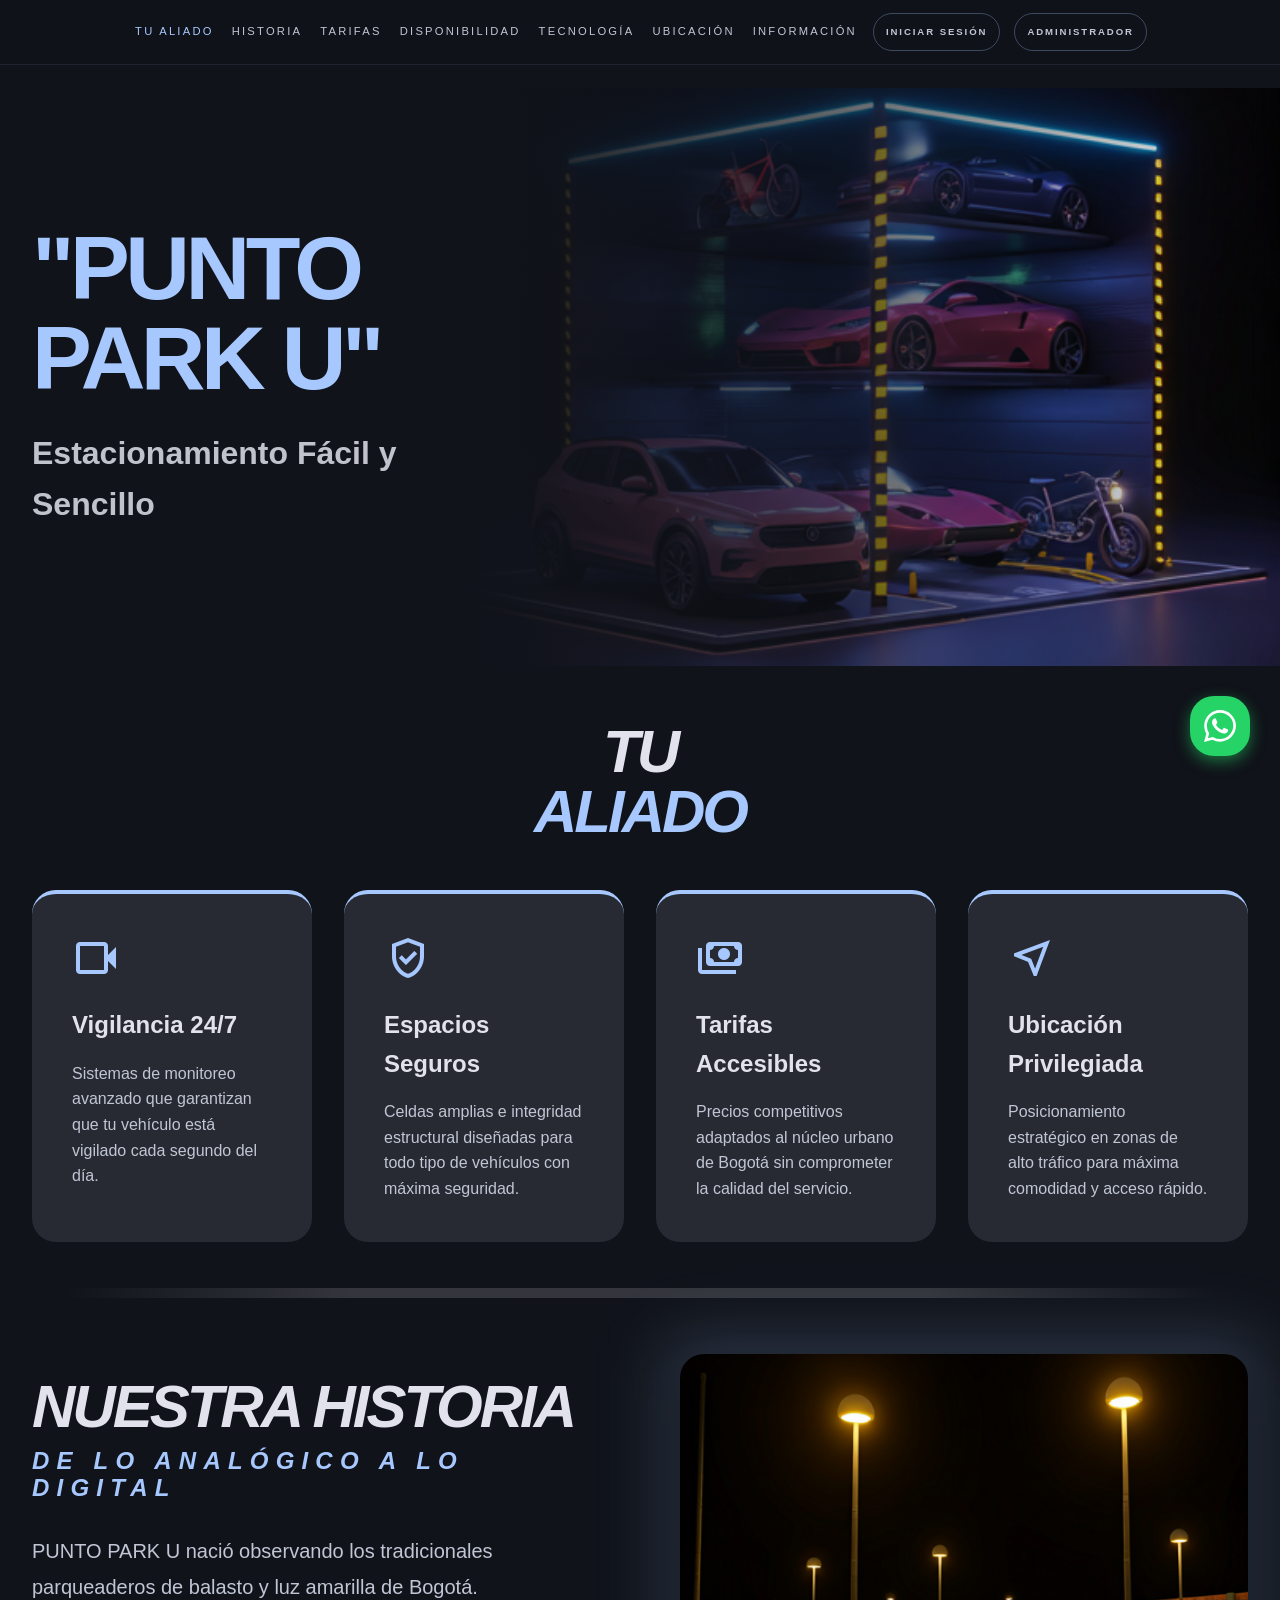
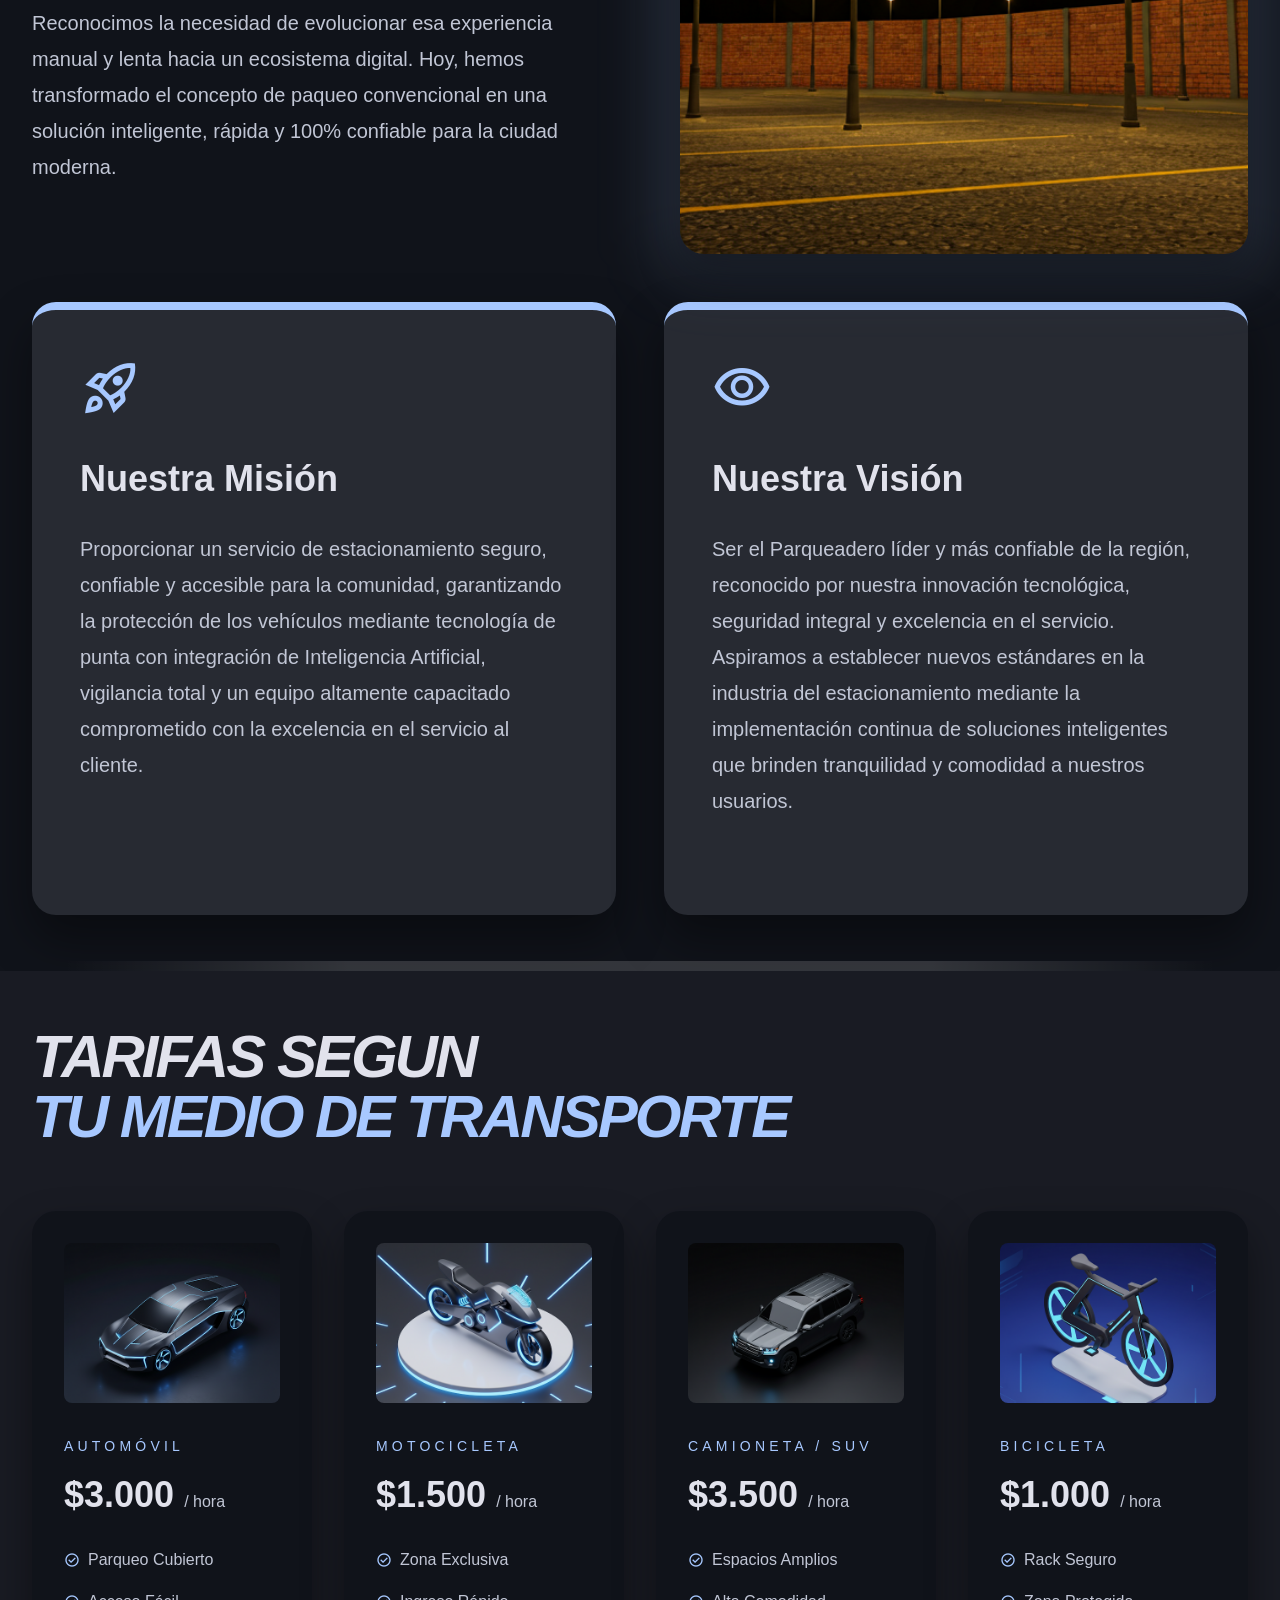
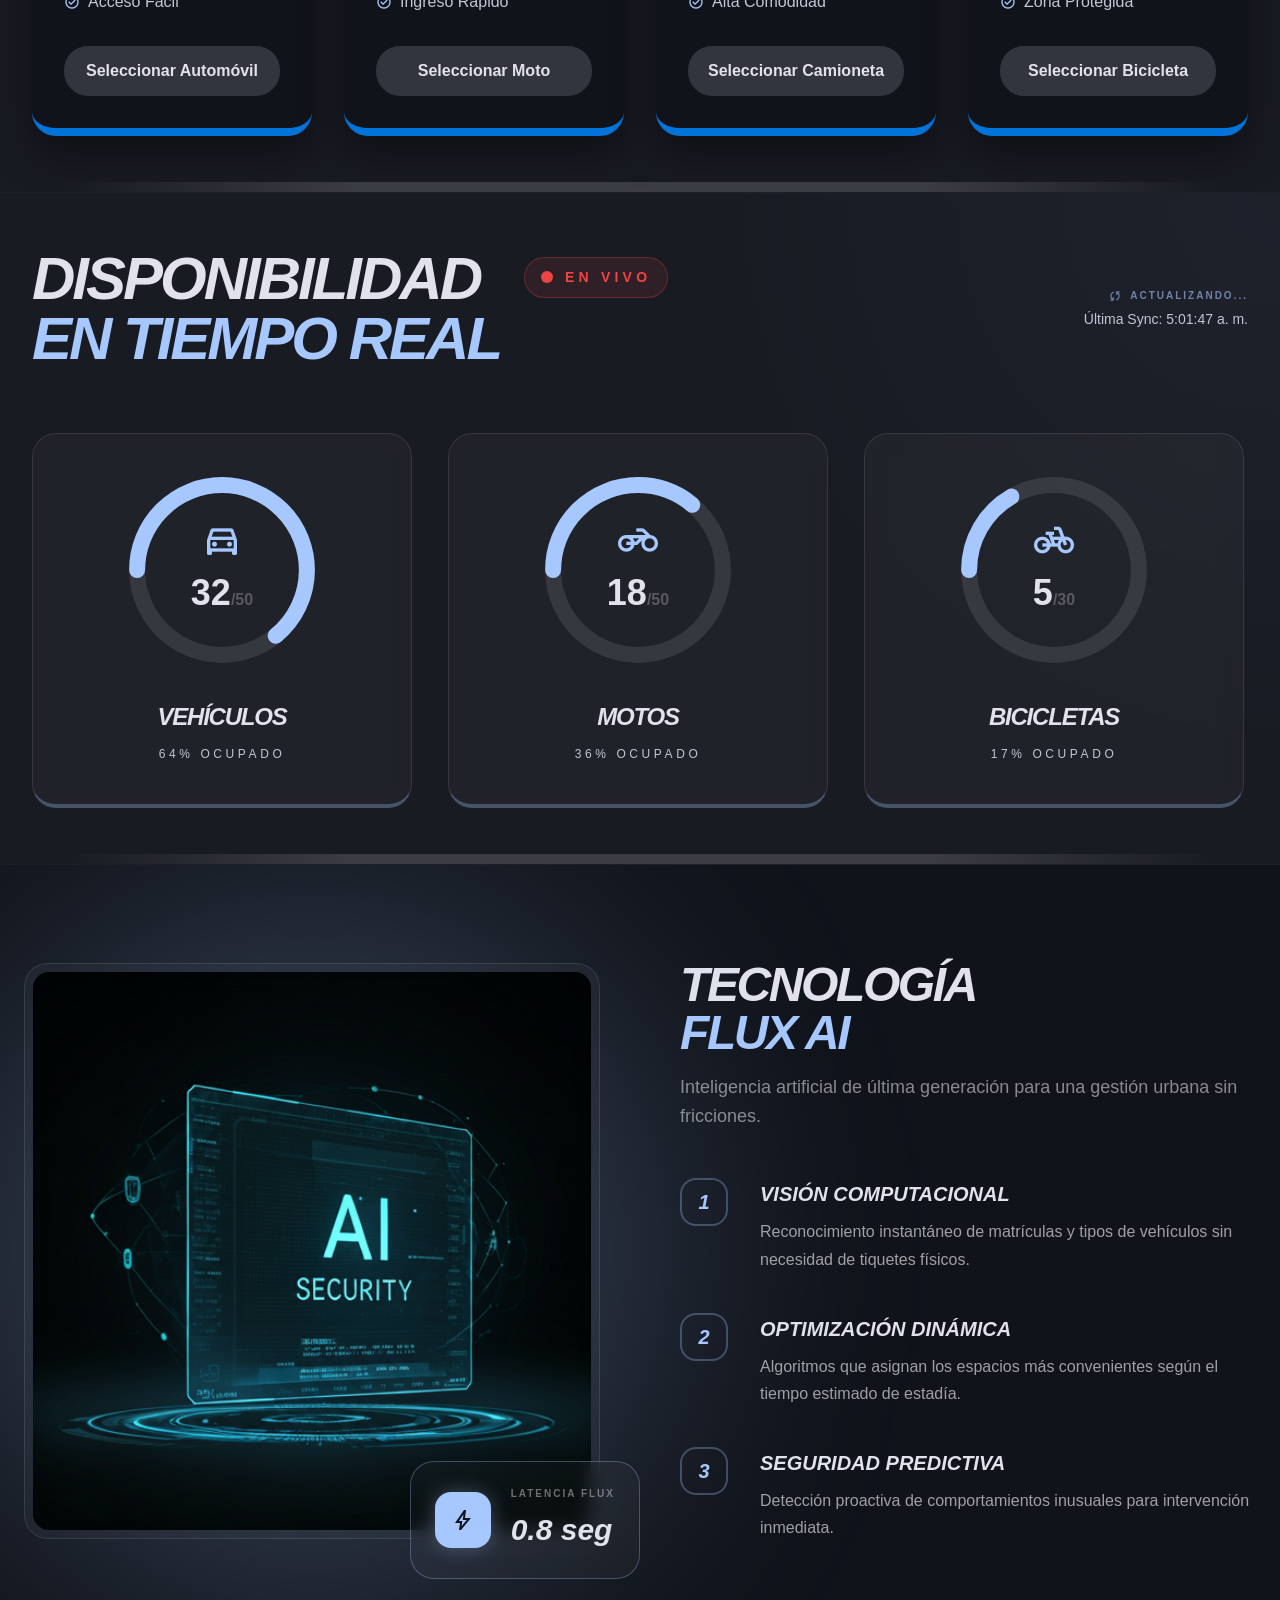
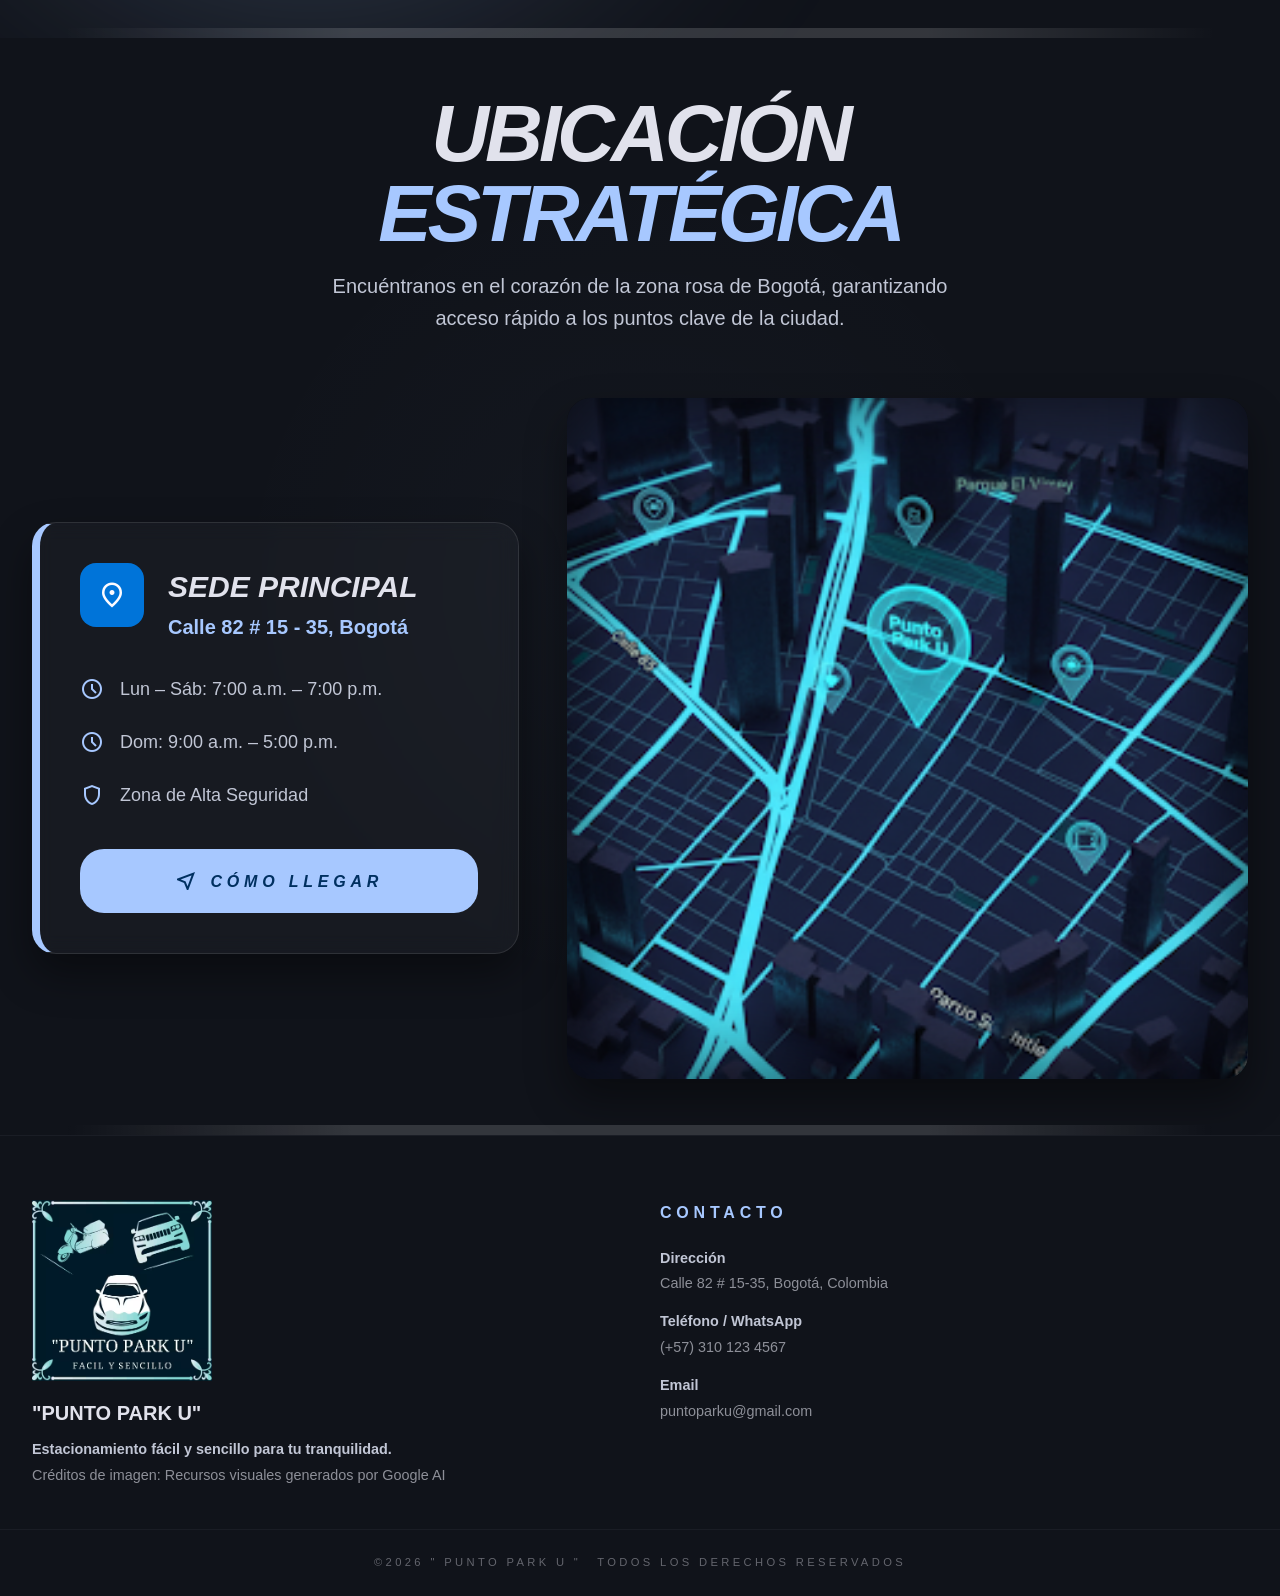
==== commit 565d3f47: "Actualización" ====
--- a/index.html
+++ b/index.html
@@ -1,4 +1,4 @@
-<!Doctype html>
+<!DOCTYPE html>
 <html lang="es" class="dark">
 
 <head>
@@ -19,8 +19,8 @@
     <meta name="robots" content="follow, index" />
     <link rel="canonical" href="https://.vercel.app/" />
 
-    <!-- Seguridad -->
-    <meta http-equiv="X-Content-Type-Options" content="nosniff" />
+    <!-- Seguridad 
+    <meta http-equiv="X-Content-Type-Options" content="nosniff" /> -->
 
     <!-- Favicon -->
     <link rel="apple-touch-icon" sizes="180x180" href="Images/apple-touch-icon.png" />
@@ -698,5 +698,4 @@
     </script>
     
 </body>
-
 </html>
--- a/Styles.css
+++ b/Styles.css
@@ -142,7 +142,7 @@
     }
 
     45% {
-        right: calc(100% - 60px);
+        right: calc(100% - 85px);
         opacity: 1;
     }
 
@@ -304,13 +304,13 @@
 .vehicle-car {
     width: 32px;
     height: 32px;
-    top: 6px;
+    top: 12px;
     animation: driveToLeft 6s infinite ease-in-out;
 }
 
 .vehicle-moto {
-    width: 26px;
-    height: 26px;
+    width: 28px;
+    height: 28px;
     top: 50%;
     transform: translateY(-50%) scaleX(-1);
     animation: driveToLeft 6s infinite ease-in-out;
@@ -318,16 +318,114 @@
 }
 
 .vehicle-bike {
-    width: 24px;
-    height: 24px;
-    bottom: 5px;
+    width: 26px;
+    height: 26px;
+    bottom: 15px;
     animation: driveToLeft 6s infinite ease-in-out;
     animation-delay: 4s;
+}
+
+/* --- ANIMACIONES DE LA CARRETERA Y CARRILES --- */
+
+/* Movimiento de las líneas */
+@keyframes moveRoad {
+  from { background-position: 0 50%; }
+  to { background-position: -30px 50%; }
+}
+
+/* Rotación dinámica de carriles */
+@keyframes laneSuperior {
+  0%, 100% { transform: translateY(-100%) translateY(-4px) scaleX(-1); }
+  33% { transform: translateY(-50%) scaleX(-1); }
+  66% { transform: translateY(4px) scaleX(-1); }
+}
+
+@keyframes laneCentro {
+  0%, 100% { transform: translateY(-50%) scaleX(-1); }
+  33% { transform: translateY(4px) scaleX(-1); }
+  66% { transform: translateY(-100%) translateY(-4px) scaleX(-1); }
+}
+
+@keyframes laneInferior {
+  0%, 100% { transform: translateY(4px) scaleX(-1); }
+  33% { transform: translateY(-100%) translateY(-4px) scaleX(-1); }
+  66% { transform: translateY(-50%) scaleX(-1); }
+}
+
+/* --- ESTADO DEL BOTÓN --- */
+
+#menuToggle {
+  position: relative;
+  overflow: hidden;
+}
+
+/* La carretera (Estado normal) */
+#menuToggle::after {
+  content: "";
+  position: absolute;
+  top: 50%;
+  left: 50px; /* Espacio para el garaje */
+  right: 0;
+  height: 2px;
+  background-image: linear-gradient(90deg, rgba(255, 255, 255, 0.3) 50%, transparent 50%);
+  background-size: 30px 2px;
+  background-repeat: repeat-x;
+  transform: translateY(-50%);
+  z-index: 1;
+  animation: moveRoad 0.6s linear infinite;
+  pointer-events: none;
+}
+
+/* Botón de Cierre (Estado activo) */
+#menuToggle.active::after {
+  content: "✕ CERRAR" !important;
+  background: none !important;
+  animation: none !important;
+  left: 0 !important;
+  right: 0 !important;
+  color: #ef4444 !important;
+  font-weight: 700;
+  display: flex;
+  align-items: center;
+  justify-content: center;
+  text-transform: uppercase;
+}
+
+/* Ocultar vehículos al abrir el menú */
+#menuToggle.active .vehicle-animation {
+  display: none !important;
+}
+
+/* --- CONFIGURACIÓN DE LOS VEHÍCULOS --- */
+
+.vehicle-animation {
+  position: absolute;
+  top: 50% !important;
+  z-index: 2 !important;
+}
+
+/* Moto: Sale al seg 0 */
+.vehicle-moto {
+  animation: driveToLeft 6s infinite ease-in-out, laneSuperior 18s infinite steps(1) !important;
+  animation-delay: 0s, 0s !important;
+}
+
+/* Coche: Sale al seg 2 */
+.vehicle-car {
+  animation: driveToLeft 6s infinite ease-in-out, laneInferior 18s infinite steps(1) !important;
+  animation-delay: 2s, 2s !important;
+}
+
+/* Bici: Sale al seg 4 */
+.vehicle-bike {
+  animation: driveToLeft 6s infinite ease-in-out, laneCentro 18s infinite steps(1) !important;
+  animation-delay: 4s, 4s !important;
 }
 
 /* ── MOBILE OVERLAY ── */
 #mobile-overlay {
     position: fixed;
+    overflow: hidden;
     inset: 0;
     z-index: 200; 
     background: var(--bg);
@@ -437,7 +535,7 @@
 .hero h1 {
     font-size: clamp(3rem, 7vw, 6rem);
     font-weight: 900;
-    color: var(--on-bg);
+    color: var(--primary);
     letter-spacing: -0.05em;
     line-height: 1;
     margin-bottom: 1.5rem;
@@ -447,7 +545,7 @@
 .hero-subtitle {
     font-size: clamp(1.25rem, 3vw, 2rem);
     font-weight: 600;
-    color: var(--primary);
+    color: var(--on-bg);
     opacity: 0.85;
 }
 
@@ -1477,7 +1575,8 @@
         display: flex;
         flex-direction: column;
         height: auto;
-        padding: 40px 20px;
+        padding: 30px 5px;
+        min-height: 60vh;
         text-align: center;
         align-items: center;
     }
@@ -1516,7 +1615,8 @@
 /* ── RESPONSIVE 768px+ ── */
 @media (min-width: 768px)  {
     section#hero {
-        min-height: 0vh; /* O incluso auto si el contenido es mucho */
+        min-height: 0vh;
+        padding-top: 40px; /* O incluso auto si el contenido es mucho */
     }
 
     .why-grid {
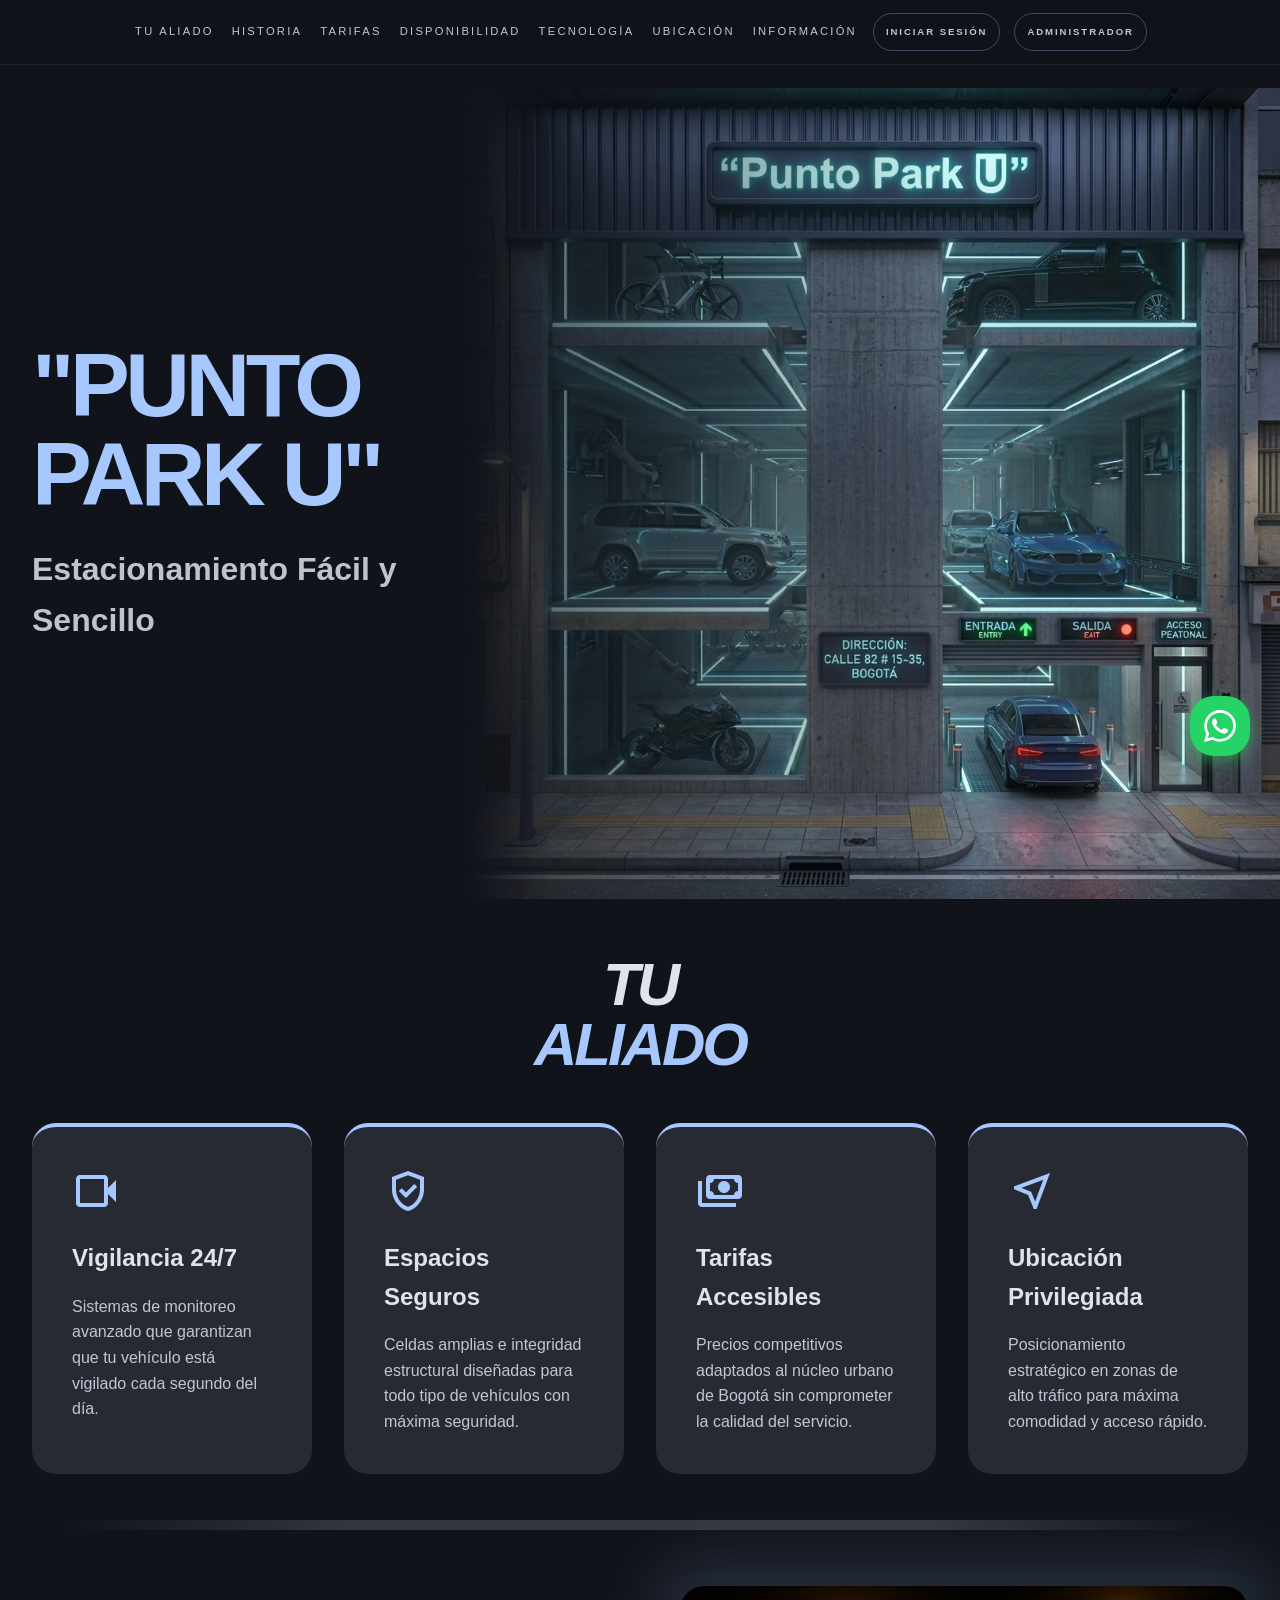
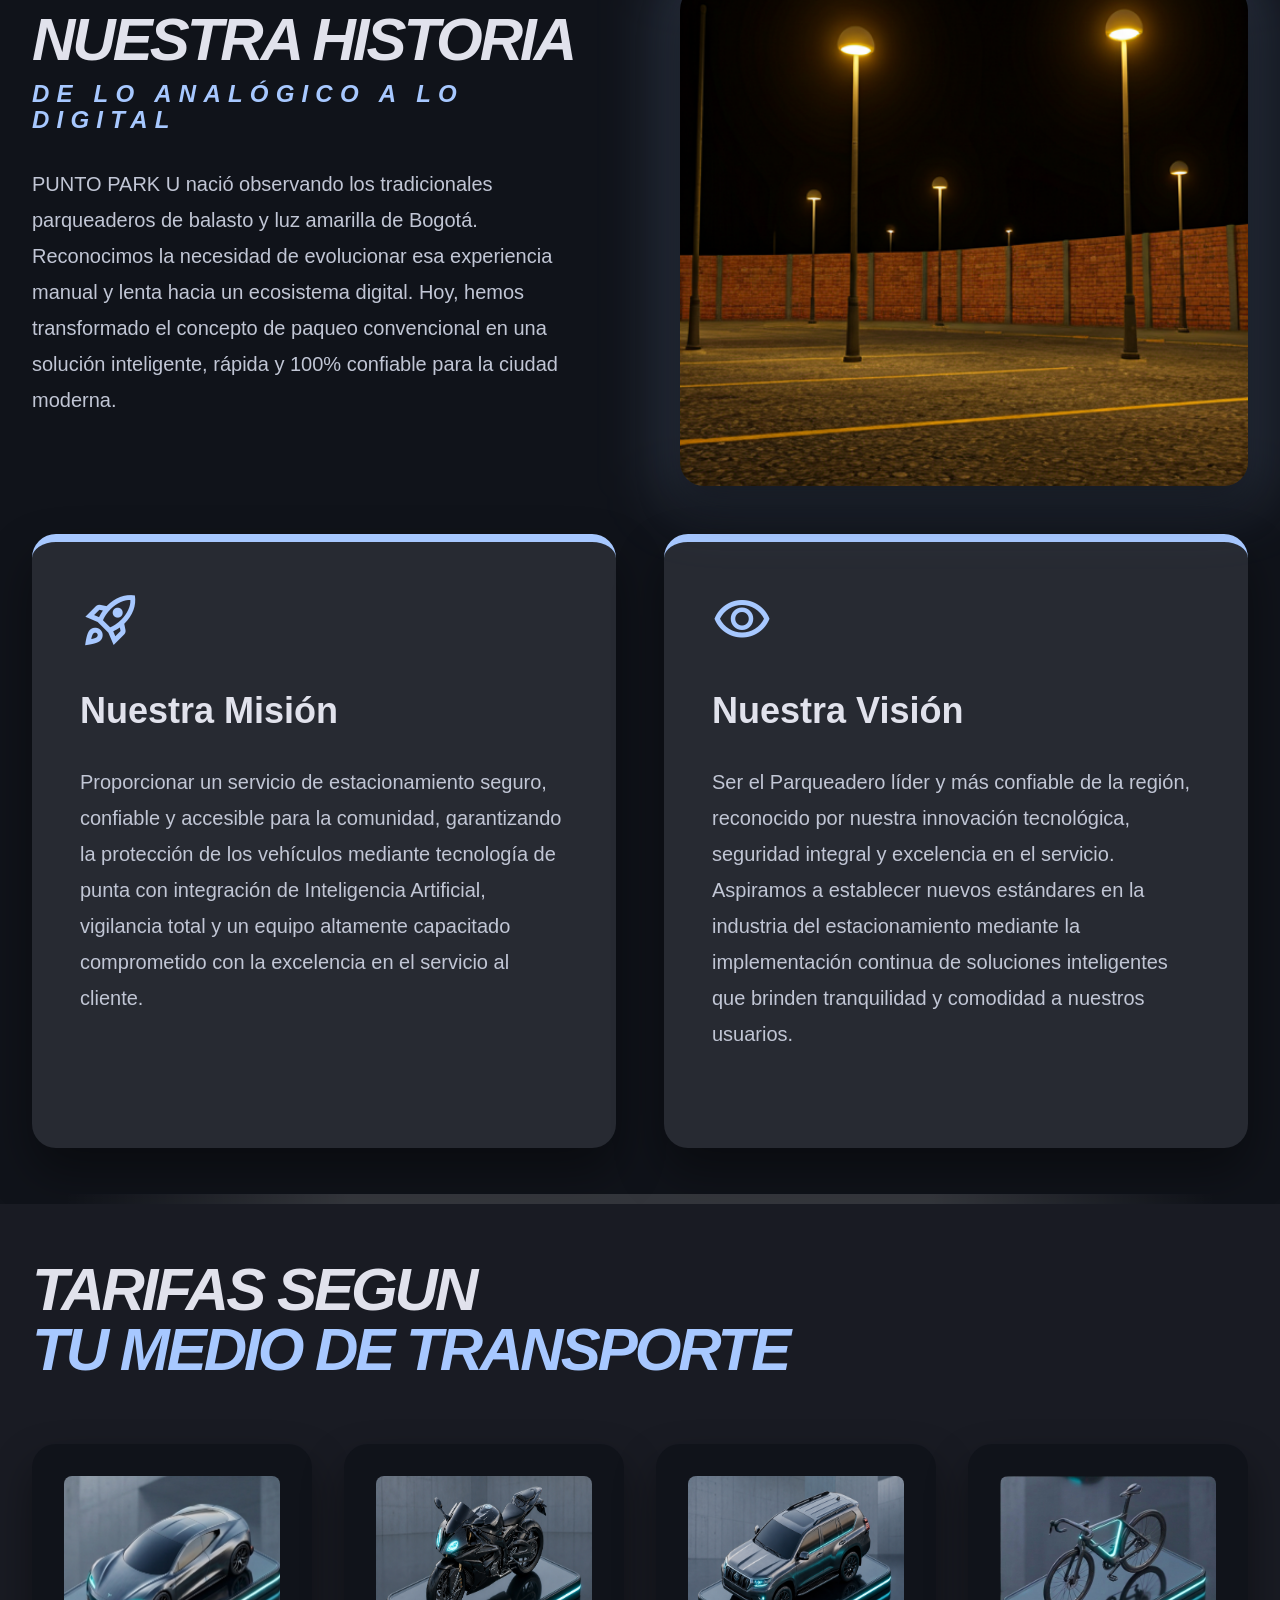
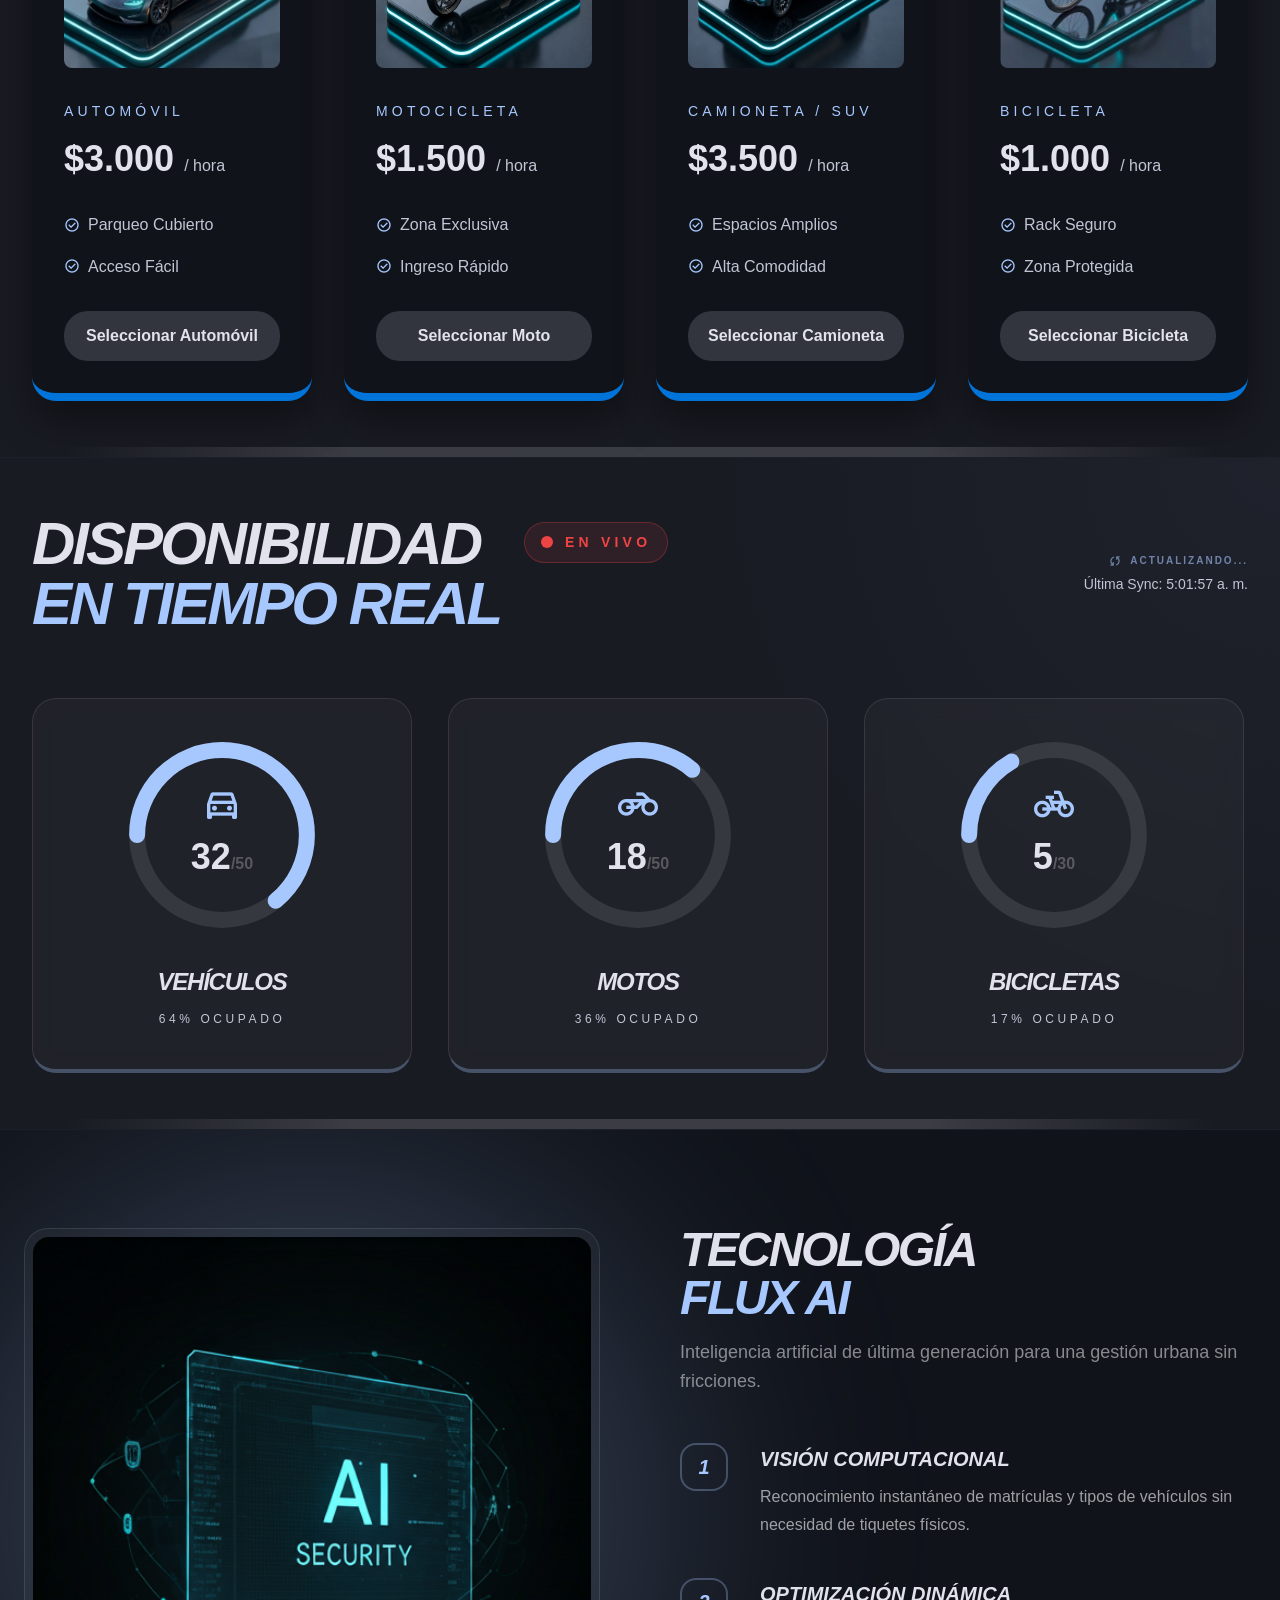
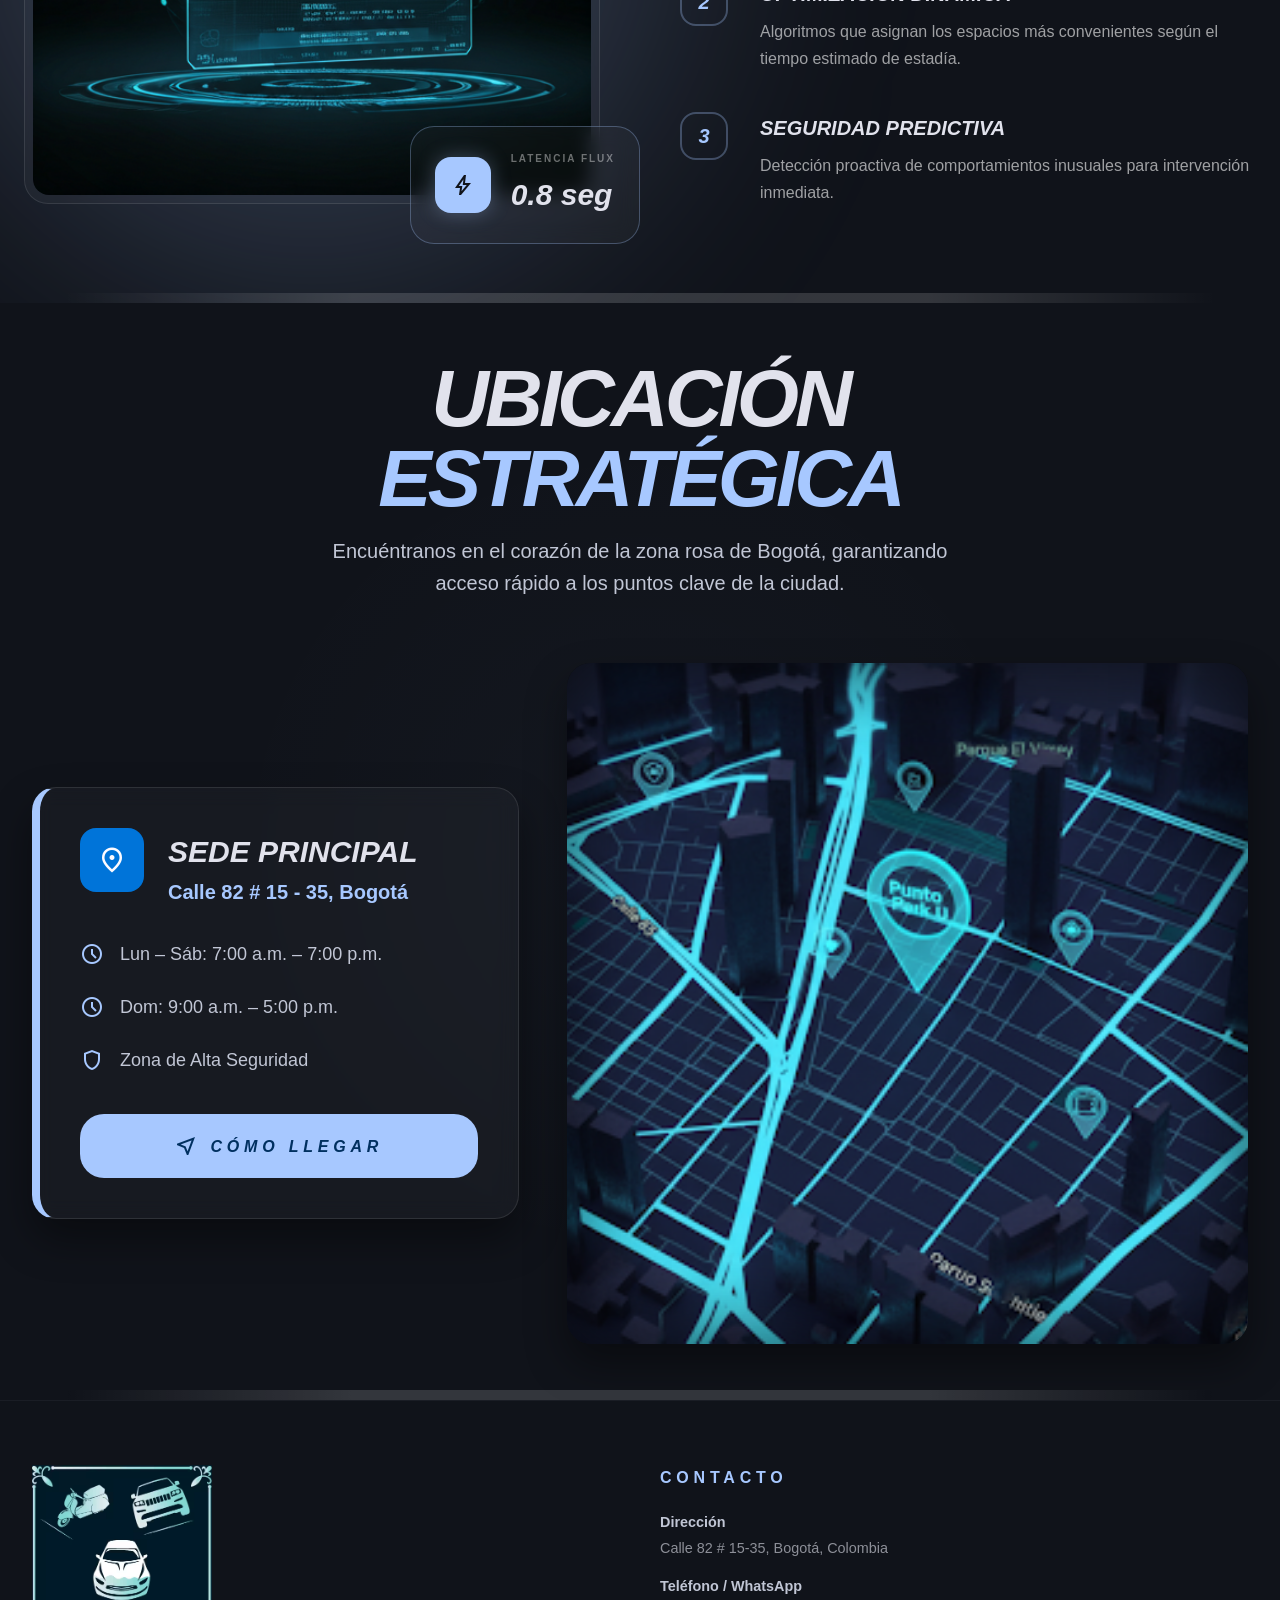
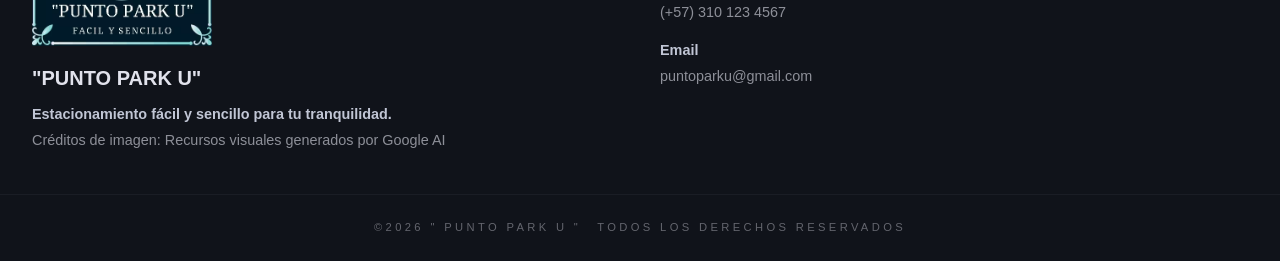
==== commit 96d3644c: "actualizacion" ====
--- a/index.html
+++ b/index.html
@@ -7,12 +7,12 @@
     <meta name="viewport" content="width=device-width, initial-scale=1.0" />
 
     <!--Titulo de pagina-->
-    <title>"Punto Park U" - Parqueadero Fácil y Sencillo </title>
+    <title>&ldquo;Punto Park U&rdquo; - Parqueadero Fácil y Sencillo </title>
 
     <!--Descripción de la pagina-->
     <meta name="author" content="Alexander Medina & Miguel Palacio" />
     <meta name="description" content="Aplicativo Web creado para la visualización de Información
-   de los usuarios de Punto Park U" />
+          de los usuarios de &ldquo;Punto Park U&rdquo;" />
     <meta name="keywords" content="">
 
     <!-- Meta para SEO -->
--- a/Styles.css
+++ b/Styles.css
@@ -516,8 +516,8 @@
     inset: 0;
     background: linear-gradient(to right,
             var(--bg) 0%,
-            rgba(16, 19, 26, 0.6) 50%,
-            transparent 100%);
+            rgba(16, 19, 26, 0.6) 10%,
+            transparent 60%);
 }
 
 #hero .container {
@@ -659,8 +659,8 @@
 }
 
 .rate-card-img {
-    height: 10rem;
-    margin-bottom: 2rem;
+    height: 12rem; 
+     margin-bottom: 2rem;
     background: var(--surface-highest);
     border-radius: var(--radius-md);
     overflow: hidden;
@@ -669,7 +669,6 @@
 .rate-card-img img {
     width: 100%;
     height: 100%;
-    object-fit: cover;
 }
 
 .rate-type {
@@ -1609,6 +1608,10 @@
         width: 90%;
         max-width: 450px; /* Un poco más grande para estas pantallas */
         height: auto;
+    }
+
+    .rate-card-img {
+        height: 15rem; 
     }
 }
 
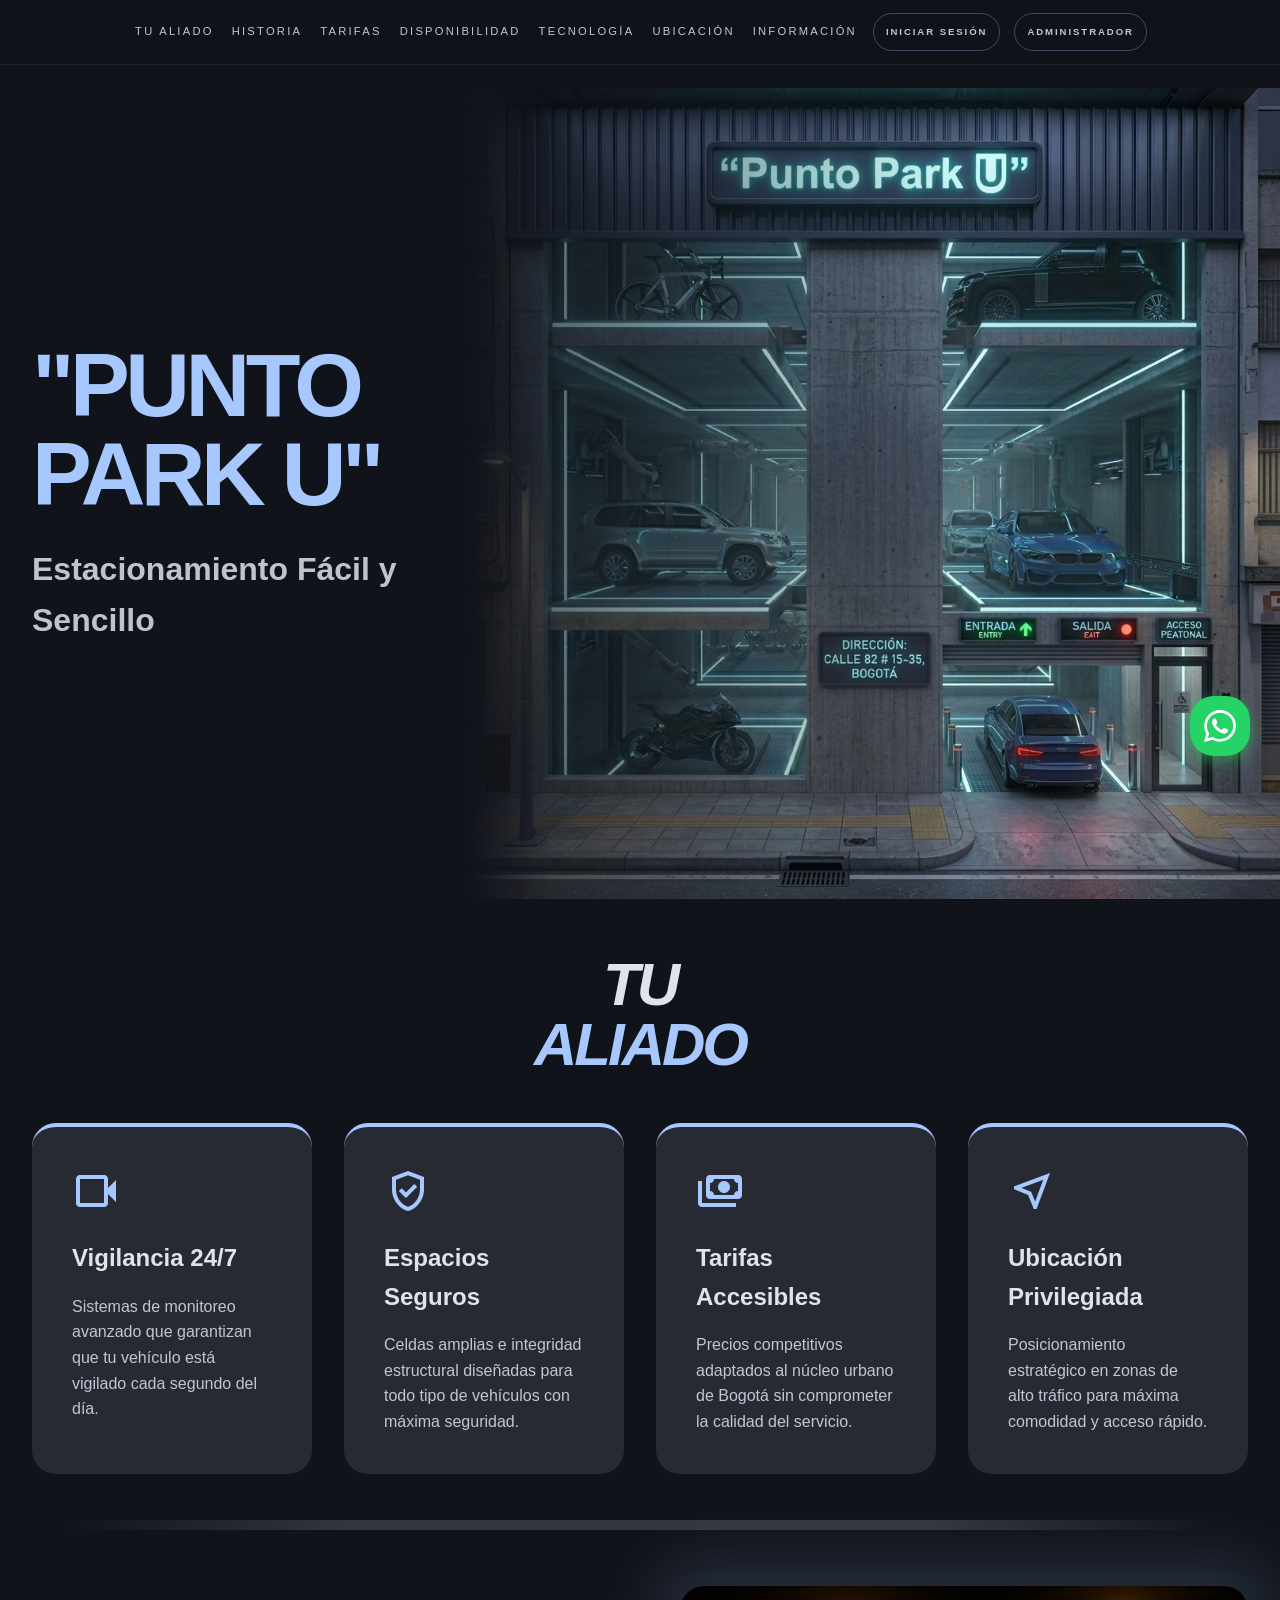
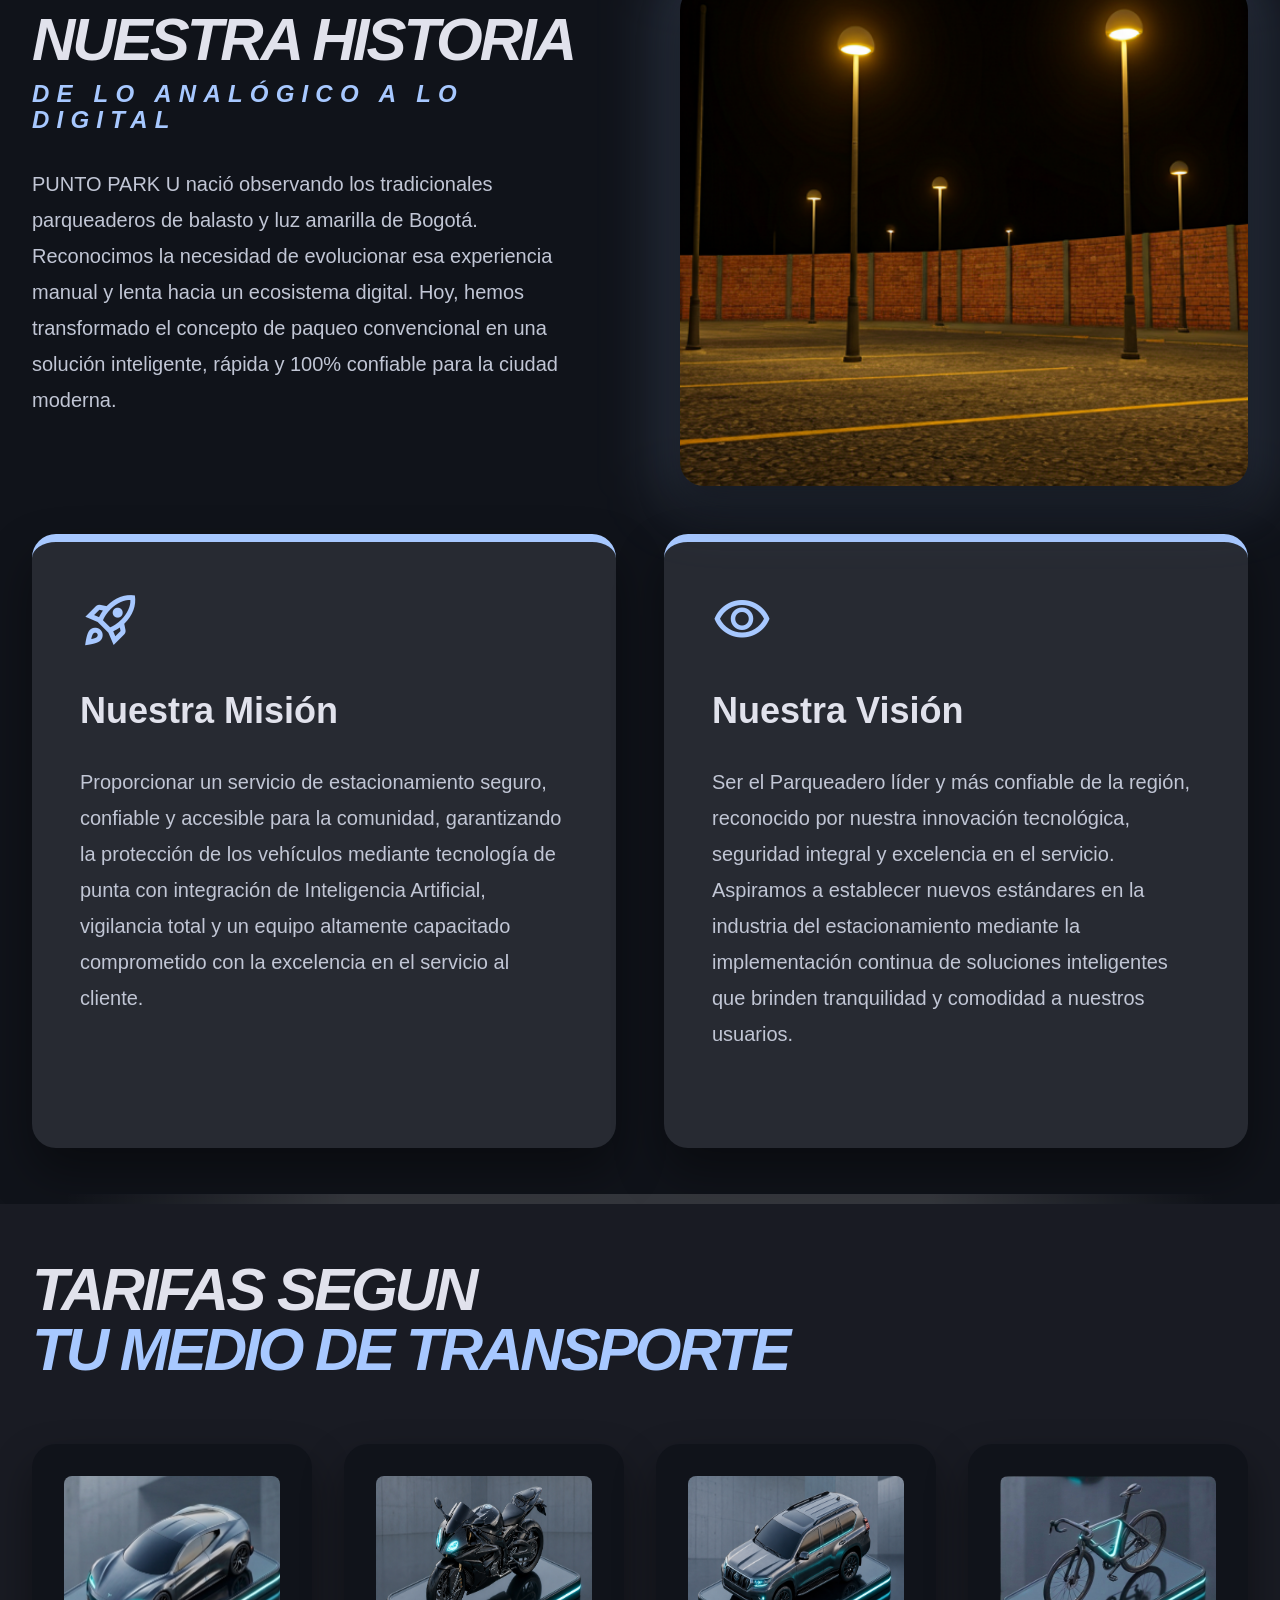
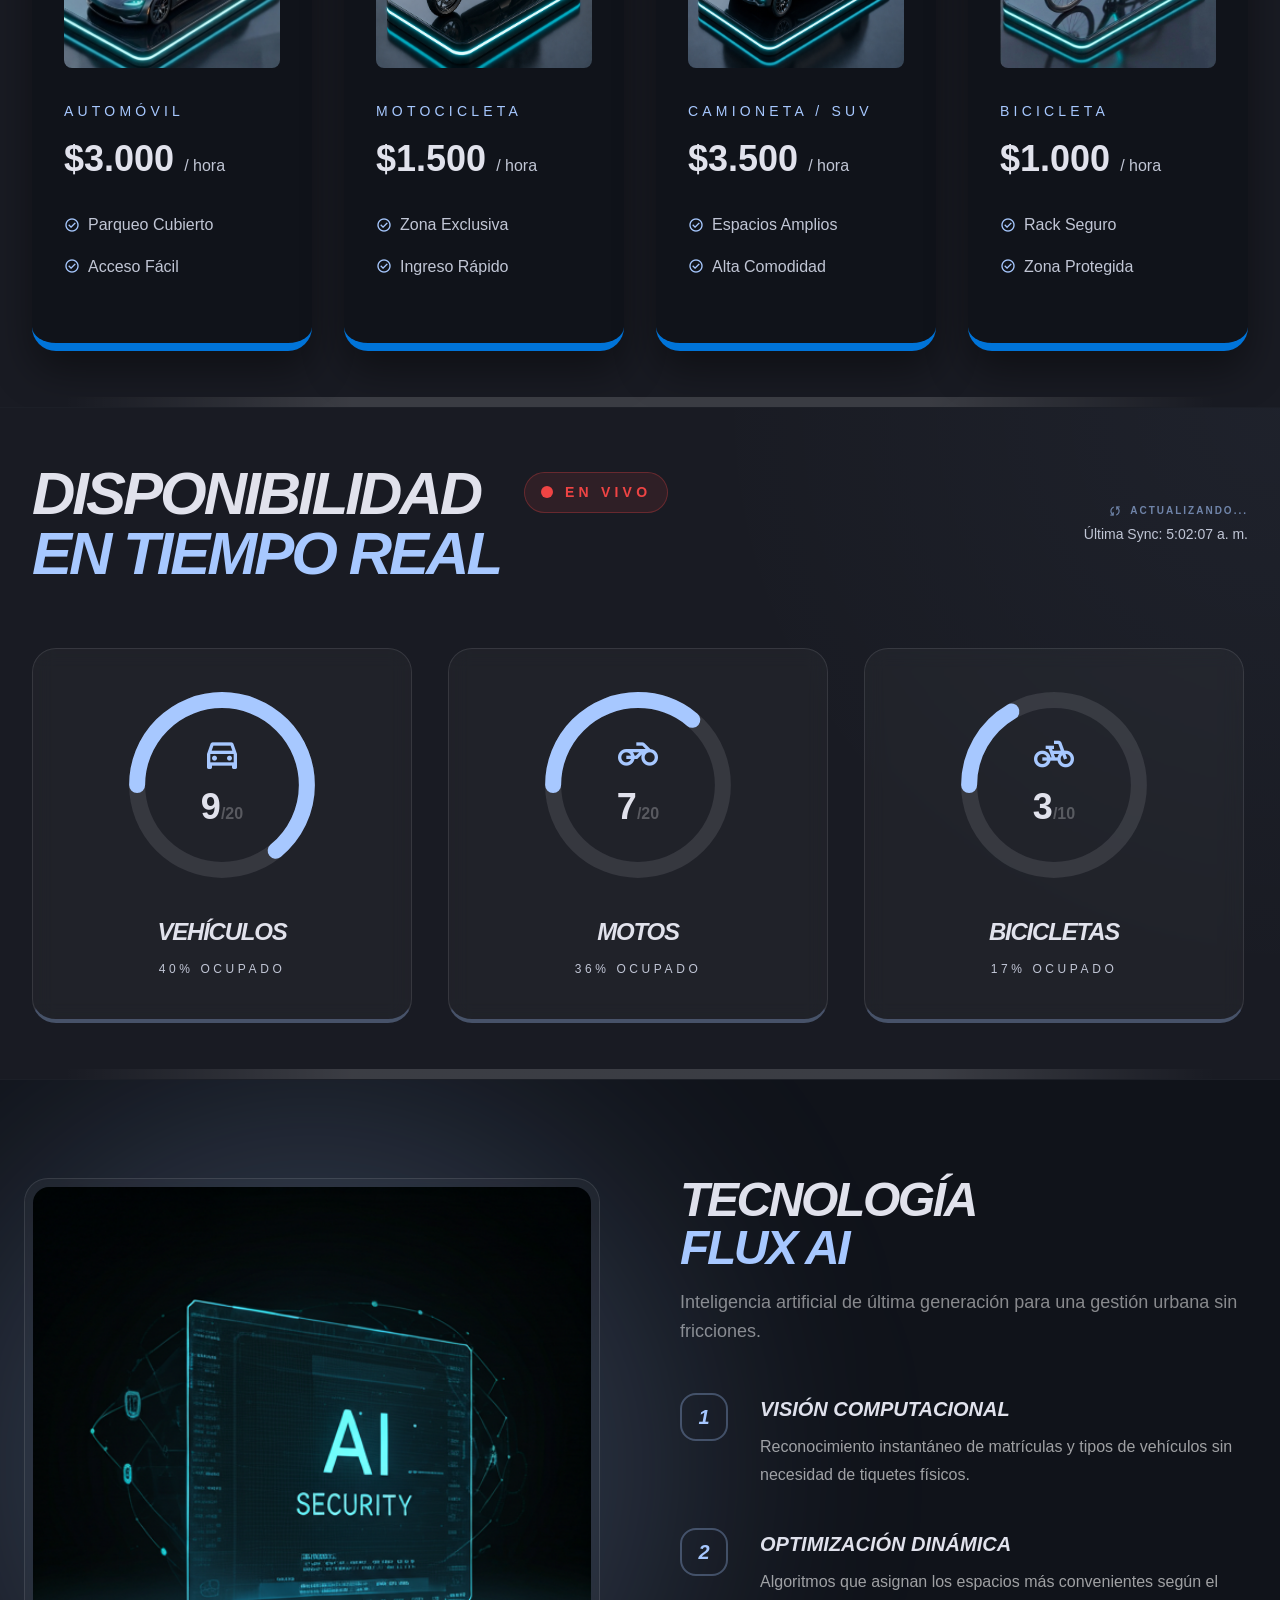
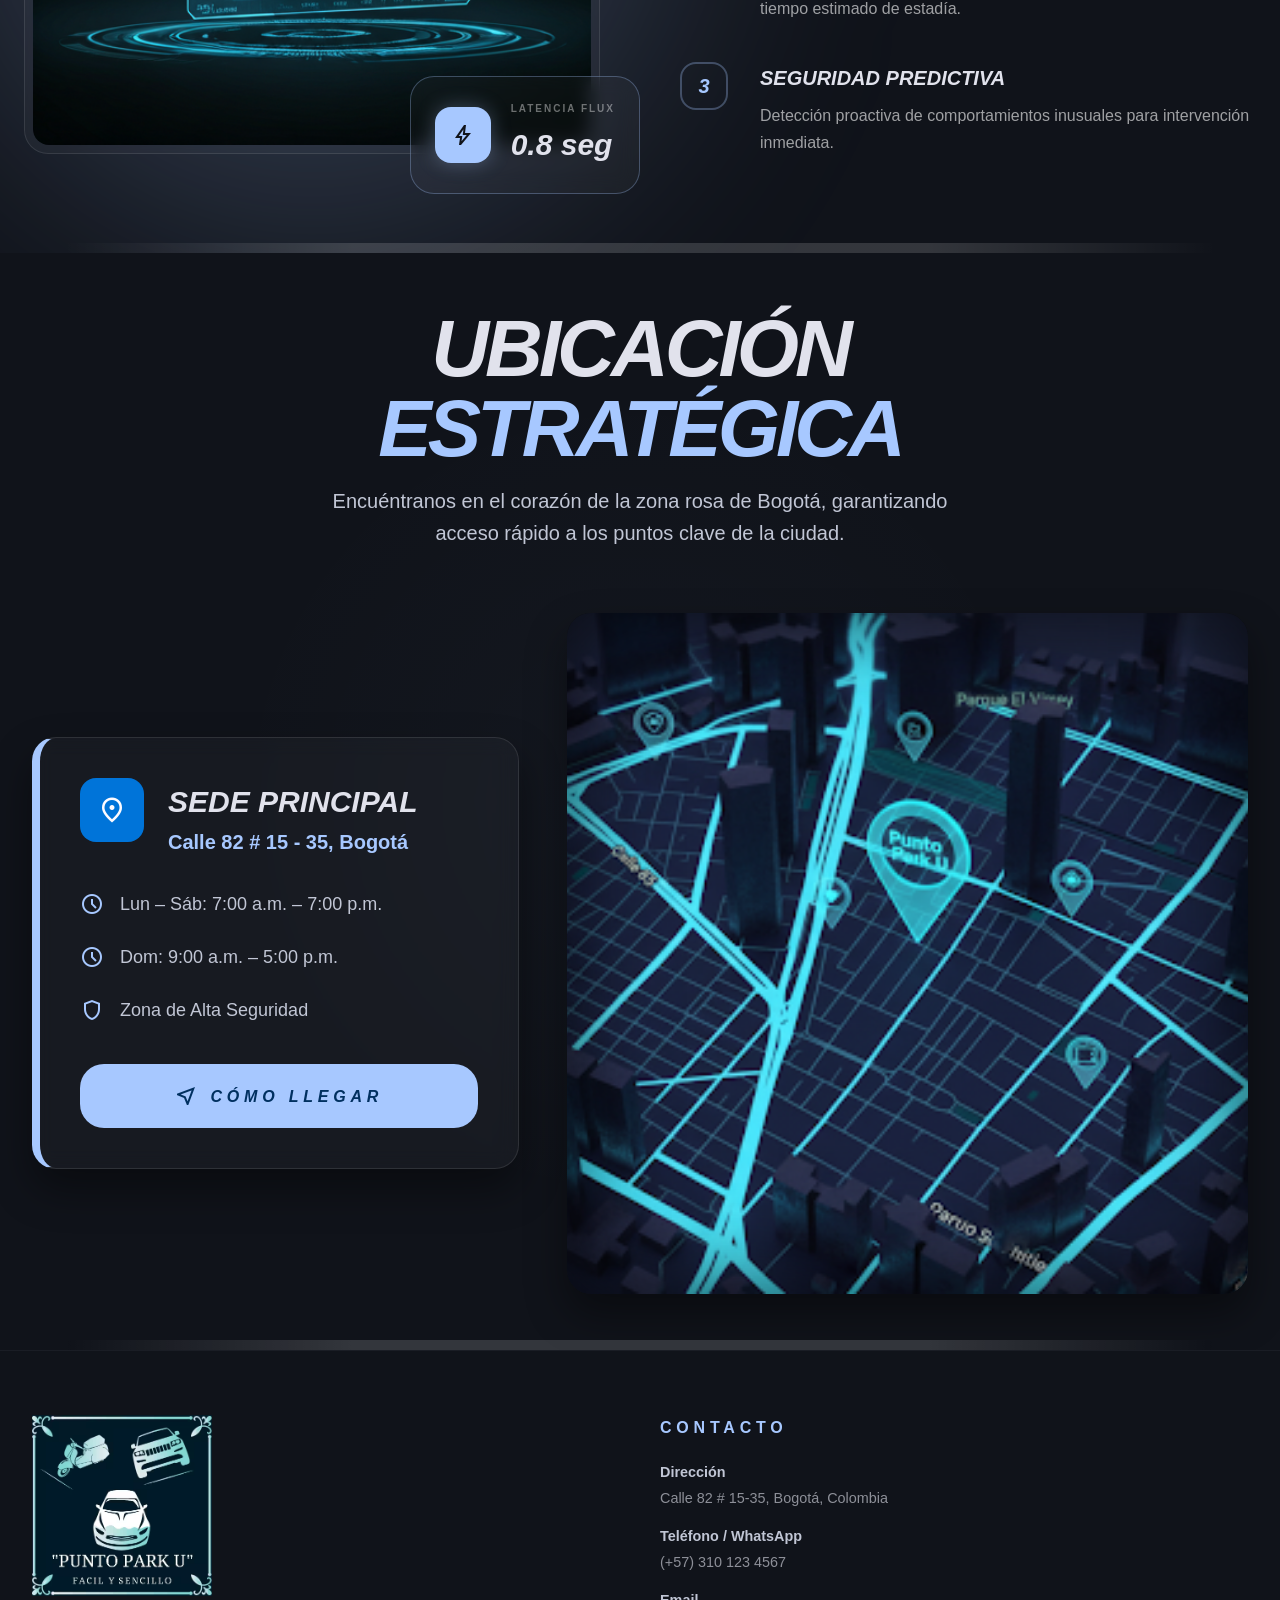
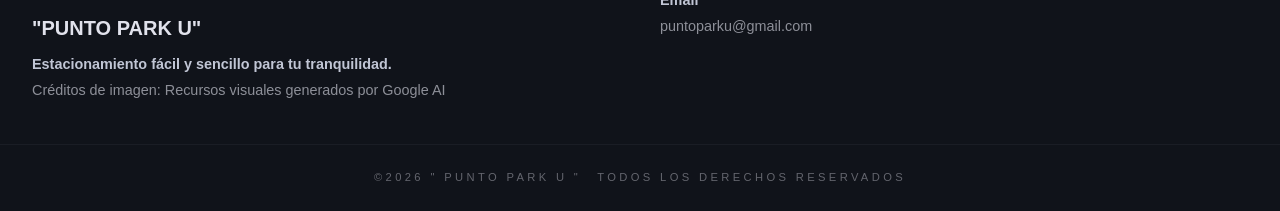
==== commit 253712cf: "2" ====
--- a/index.html
+++ b/index.html
@@ -252,7 +252,6 @@
                                 Acceso Fácil
                             </li>
                         </ul>
-                        <button class="btn-rate">Seleccionar Automóvil</button>
                     </div>
                     <div class="rate-card">
                         <div class="rate-card-img">
@@ -272,7 +271,6 @@
                                 Ingreso Rápido
                             </li>
                         </ul>
-                        <button class="btn-rate">Seleccionar Moto</button>
                     </div>
                     <div class="rate-card">
                         <div class="rate-card-img">
@@ -292,7 +290,6 @@
                                 Alta Comodidad
                             </li>
                         </ul>
-                        <button class="btn-rate">Seleccionar Camioneta</button>
                     </div>
                     <div class="rate-card">
                         <div class="rate-card-img">
@@ -312,7 +309,6 @@
                                 Zona Protegida
                             </li>
                         </ul>
-                        <button class="btn-rate">Seleccionar Bicicleta</button>
                     </div>
                 </div>
             </div>
@@ -353,11 +349,11 @@
                             </svg>
                             <div class="gauge-inner">
                                 <span class="material-symbols-outlined">directions_car</span><span
-                                    class="gauge-count">32<span class="gauge-total">/50</span></span>
+                                    class="gauge-count">9<span class="gauge-total">/20</span></span>
                             </div>
                         </div>
                         <h3>Vehículos</h3>
-                        <p>64% Ocupado</p>
+                        <p>40% Ocupado</p>
                     </div>
                     <div class="avail-card glass">
                         <div class="gauge-wrap">
@@ -370,7 +366,7 @@
                             </svg>
                             <div class="gauge-inner">
                                 <span class="material-symbols-outlined">motorcycle</span><span
-                                    class="gauge-count">18<span class="gauge-total">/50</span></span>
+                                    class="gauge-count">7<span class="gauge-total">/20</span></span>
                             </div>
                         </div>
                         <h3>Motos</h3>
@@ -387,7 +383,7 @@
                             </svg>
                             <div class="gauge-inner">
                                 <span class="material-symbols-outlined">pedal_bike</span><span
-                                    class="gauge-count">5<span class="gauge-total">/30</span></span>
+                                    class="gauge-count">3<span class="gauge-total">/10</span></span>
                             </div>
                         </div>
                         <h3>Bicicletas</h3>
--- a/Styles.css
+++ b/Styles.css
@@ -713,23 +713,7 @@
     font-size: 1rem;
 }
 
-.btn-rate {
-    width: 100%;
-    padding: 1rem;
-    border-radius: var(--radius-lg);
-    background: var(--surface-variant);
-    color: var(--on-surface);
-    font-weight: 700;
-    font-size: 1rem;
-    transition:
-        background 0.2s,
-        color 0.2s;
-}
-
-.btn-rate:hover {
-    background: var(--primary-container);
-    color: var(--on-primary-container);
-}
+
 
 /* ── ABOUT ── */
 .about {
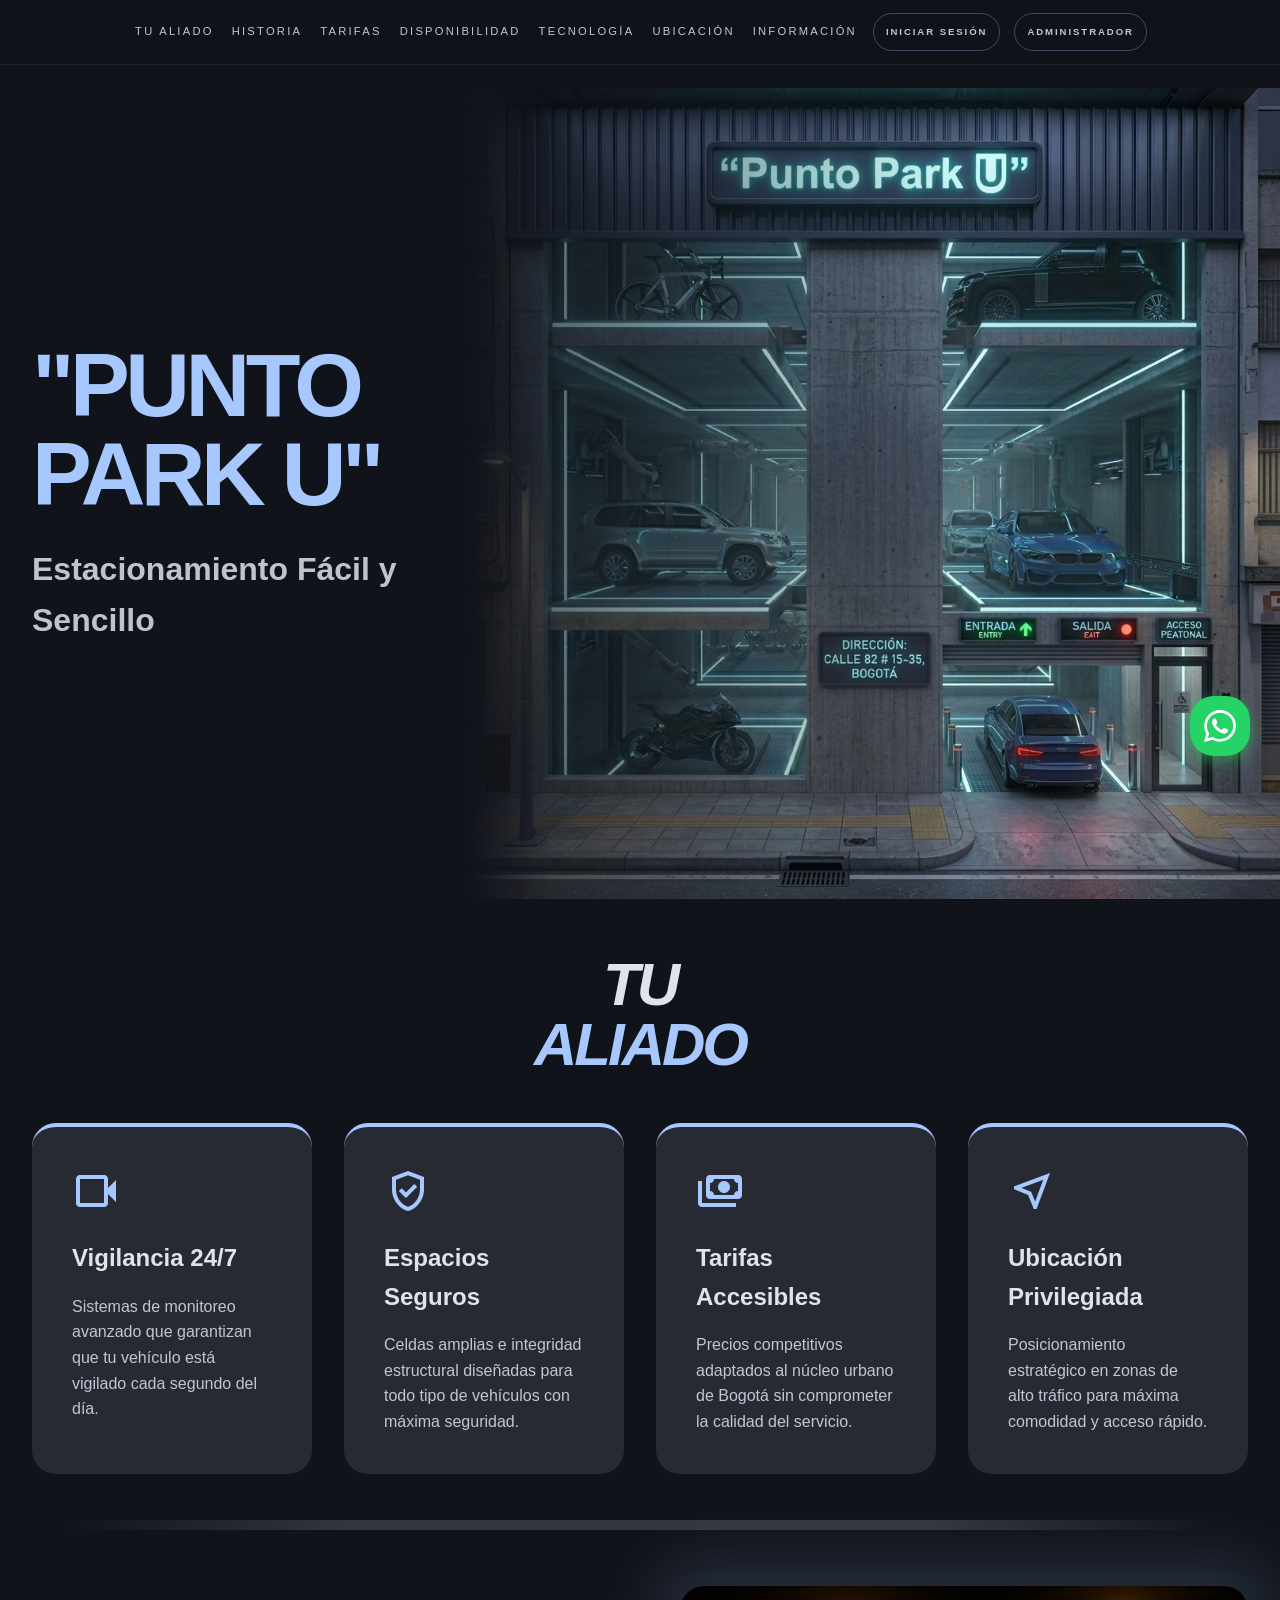
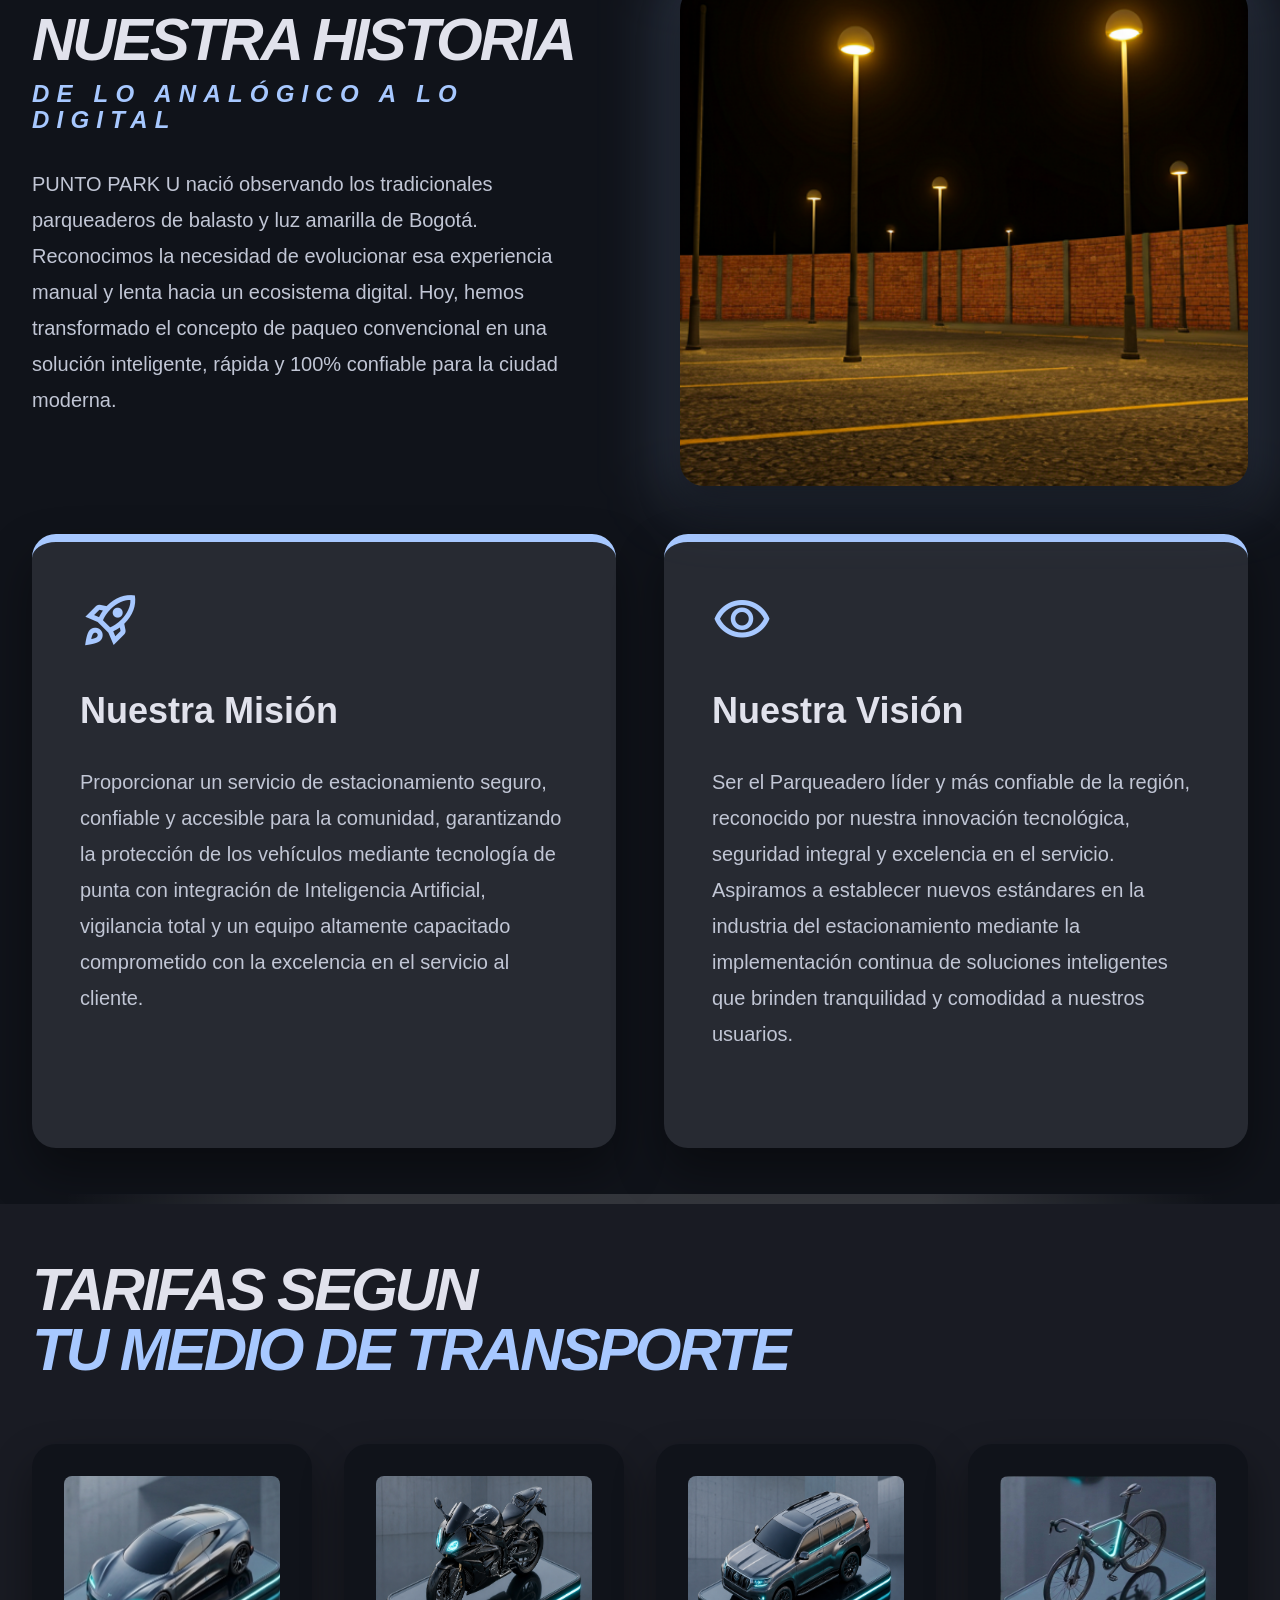
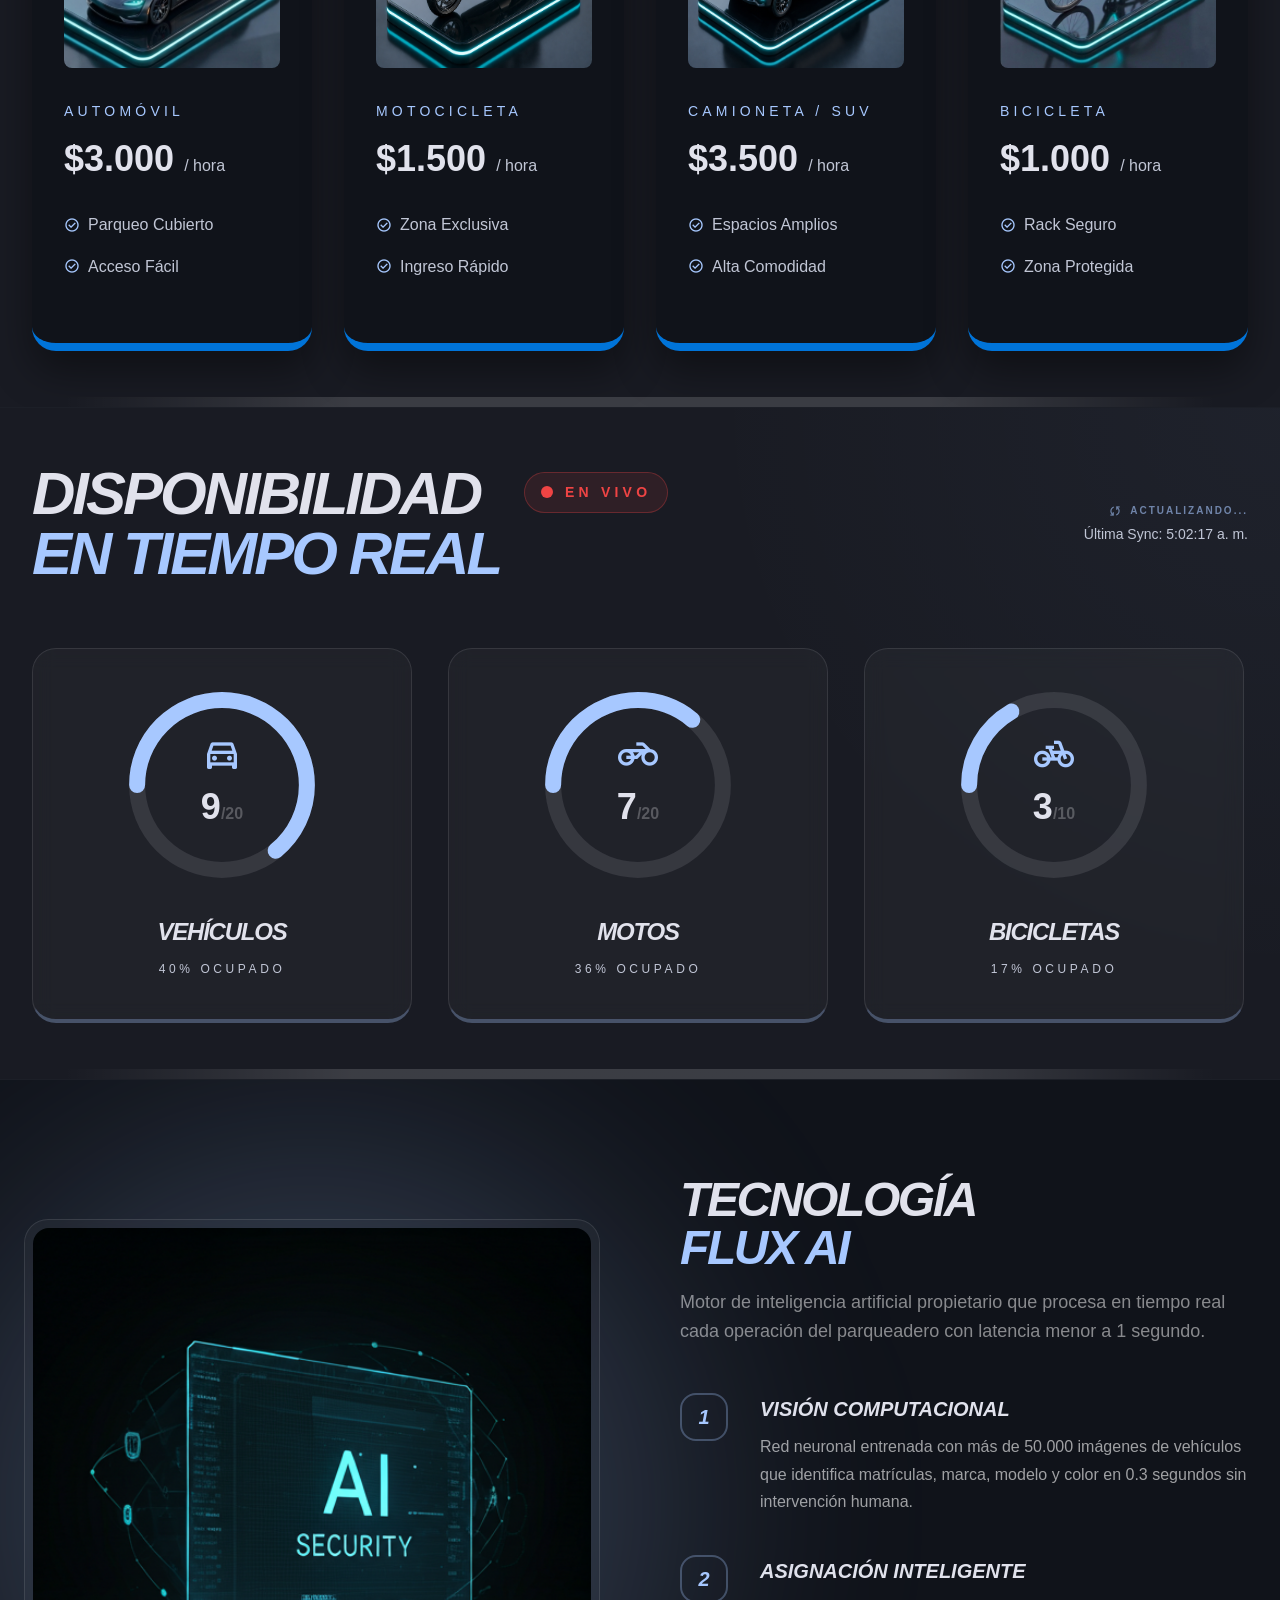
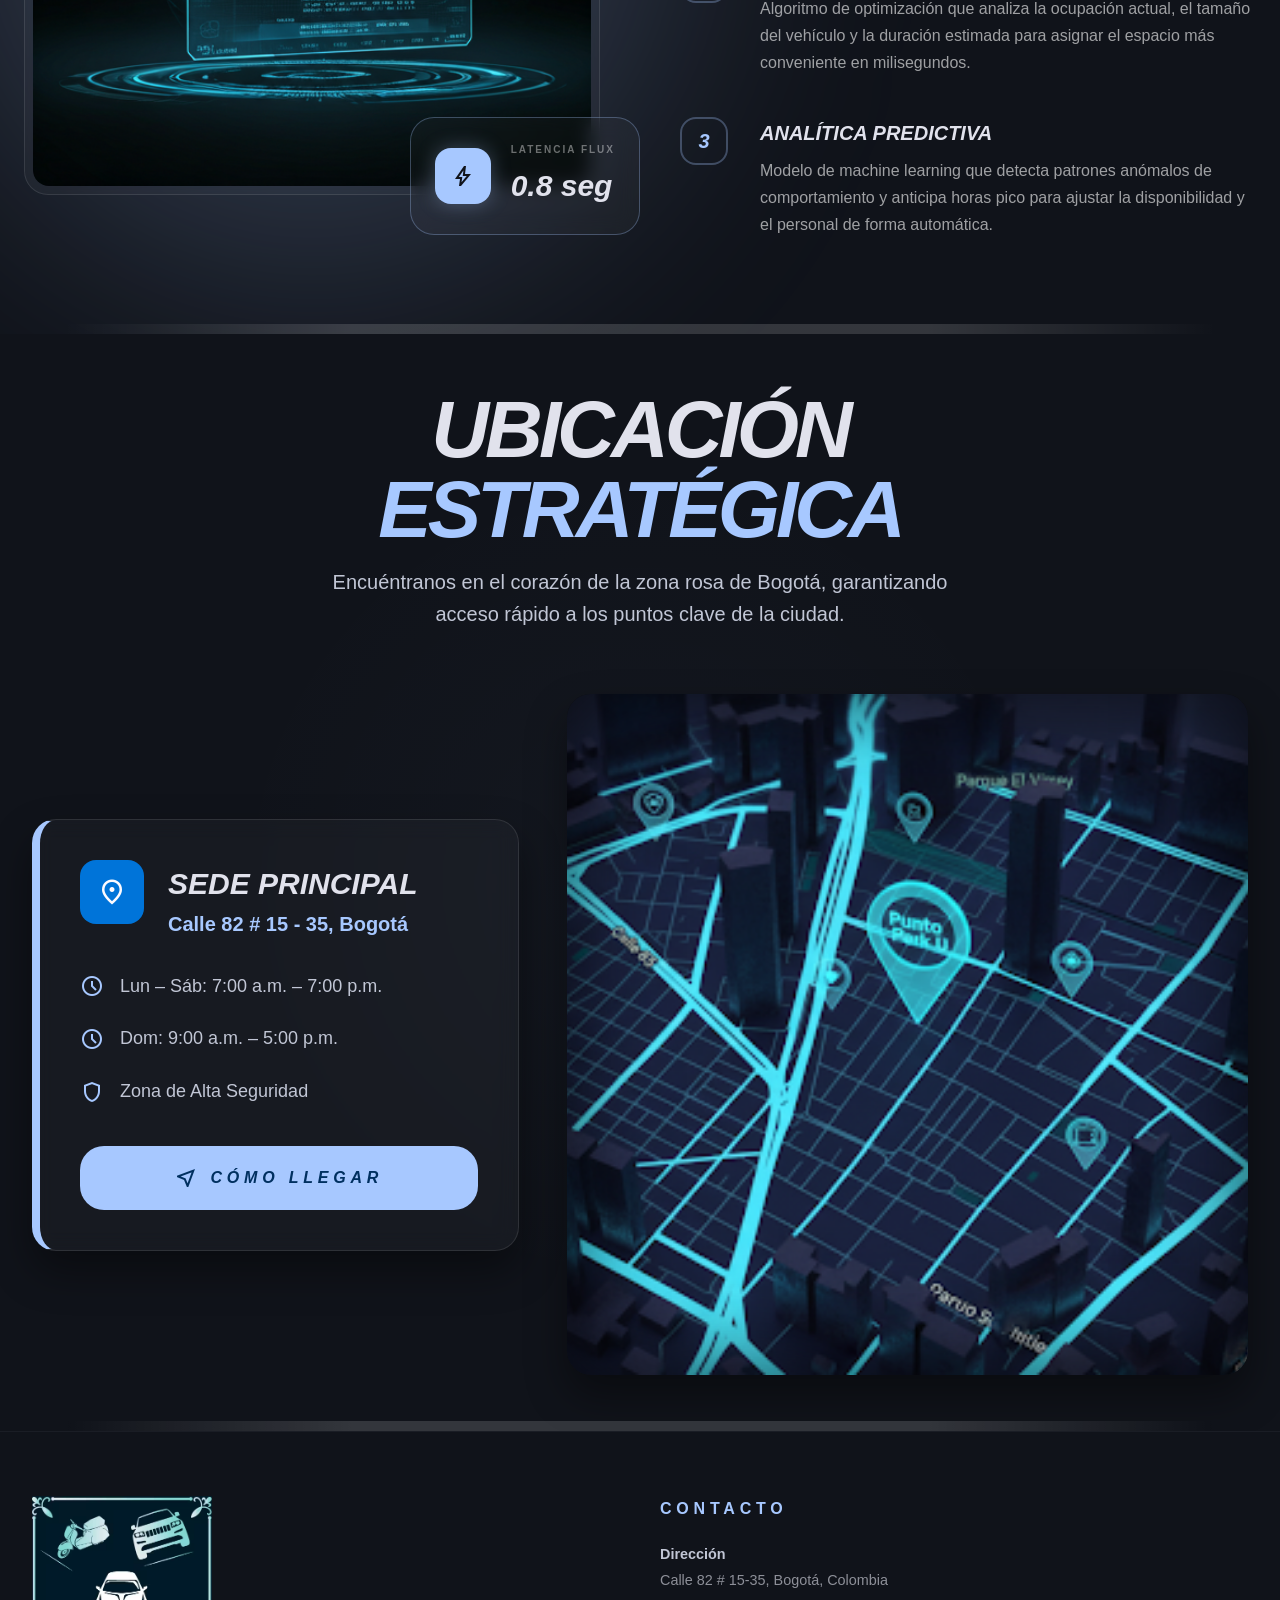
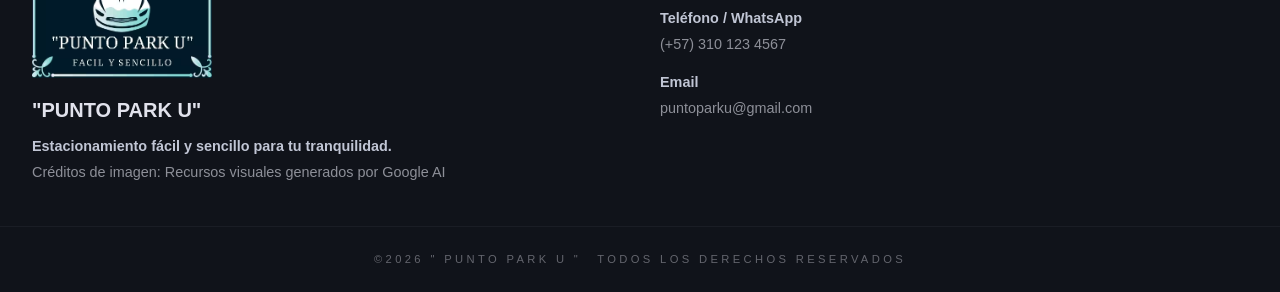
==== commit edd421bb: "Cambios importantes" ====
--- a/index.html
+++ b/index.html
@@ -417,8 +417,8 @@
                 <div class="flux-content">
                     <h2>Tecnología<br /><span class="accent">Flux AI</span></h2>
                     <p class="sub">
-                        Inteligencia artificial de última generación para una gestión
-                        urbana sin fricciones.
+                        Motor de inteligencia artificial propietario que procesa en tiempo
+                        real cada operación del parqueadero con latencia menor a 1 segundo.
                     </p>
                     <div class="flux-steps">
                         <div class="flux-step">
@@ -426,28 +426,31 @@
                             <div>
                                 <h4>Visión Computacional</h4>
                                 <p>
-                                    Reconocimiento instantáneo de matrículas y tipos de
-                                    vehículos sin necesidad de tiquetes físicos.
+                                    Red neuronal entrenada con más de 50.000 imágenes de
+                                    vehículos que identifica matrículas, marca, modelo y color
+                                    en 0.3 segundos sin intervención humana.
                                 </p>
                             </div>
                         </div>
                         <div class="flux-step">
                             <div class="flux-step-num">2</div>
                             <div>
-                                <h4>Optimización Dinámica</h4>
+                                <h4>Asignación Inteligente</h4>
                                 <p>
-                                    Algoritmos que asignan los espacios más convenientes según
-                                    el tiempo estimado de estadía.
+                                    Algoritmo de optimización que analiza la ocupación actual,
+                                    el tamaño del vehículo y la duración estimada para asignar
+                                    el espacio más conveniente en milisegundos.
                                 </p>
                             </div>
                         </div>
                         <div class="flux-step">
                             <div class="flux-step-num">3</div>
                             <div>
-                                <h4>Seguridad Predictiva</h4>
+                                <h4>Analítica Predictiva</h4>
                                 <p>
-                                    Detección proactiva de comportamientos inusuales para
-                                    intervención inmediata.
+                                    Modelo de machine learning que detecta patrones anómalos
+                                    de comportamiento y anticipa horas pico para ajustar la
+                                    disponibilidad y el personal de forma automática.
                                 </p>
                             </div>
                         </div>
--- a/Styles.css
+++ b/Styles.css
@@ -239,7 +239,7 @@
     display: flex;
     position: relative;
     width: 100%;
-    height: 3.5rem;
+    height: 4rem;
     background: var(--surface-high);
     border: 1px solid rgba(167, 200, 255, 0.25);
     border-radius: var(--radius-md);
@@ -260,8 +260,8 @@
     left: 8px;
     top: 50%;
     transform: translateY(-50%);
-    width: 36px;
-    height: 44px;
+    width: 50px;
+    height: 100%;
     background-image: url("Images/Garaje.png");
     background-size: contain;
     background-repeat: no-repeat;
@@ -275,17 +275,21 @@
 
 .menu-toggle.active::after {
     content: "✕ CERRAR";
-    position: absolute;
     left: 50%;
     transform: translateX(-50%);
     top: 50%;
     margin-top: -0.6rem;
-    font-size: 0.8rem;
+    font-size: 1.2rem;
     font-weight: 700;
     color: #ef4444;
     text-transform: uppercase;
-    letter-spacing: 0.1em;
+    letter-spacing: 0.15em;
     white-space: nowrap;
+    position: static; 
+    display: flex;
+    align-items: center;
+    justify-content: center;
+    width: 100%;
 }
 
 .menu-toggle.active .vehicle-animation {
@@ -378,17 +382,26 @@
 
 /* Botón de Cierre (Estado activo) */
 #menuToggle.active::after {
-  content: "✕ CERRAR" !important;
-  background: none !important;
-  animation: none !important;
-  left: 0 !important;
-  right: 0 !important;
-  color: #ef4444 !important;
-  font-weight: 700;
+  content: "✕ CERRAR";
+  position: absolute;
+  top: 0;
+  left: 0;
+  right: 0;
+  bottom: 0;
+  background: none;
+  animation: none;
+  transform: none;
   display: flex;
   align-items: center;
   justify-content: center;
+  font-size: 1.2rem;
+  font-weight: 700;
+  color: #ef4444;
   text-transform: uppercase;
+  letter-spacing: 0.15em;
+  white-space: nowrap;
+  margin: 0;
+  height: auto;
 }
 
 /* Ocultar vehículos al abrir el menú */
